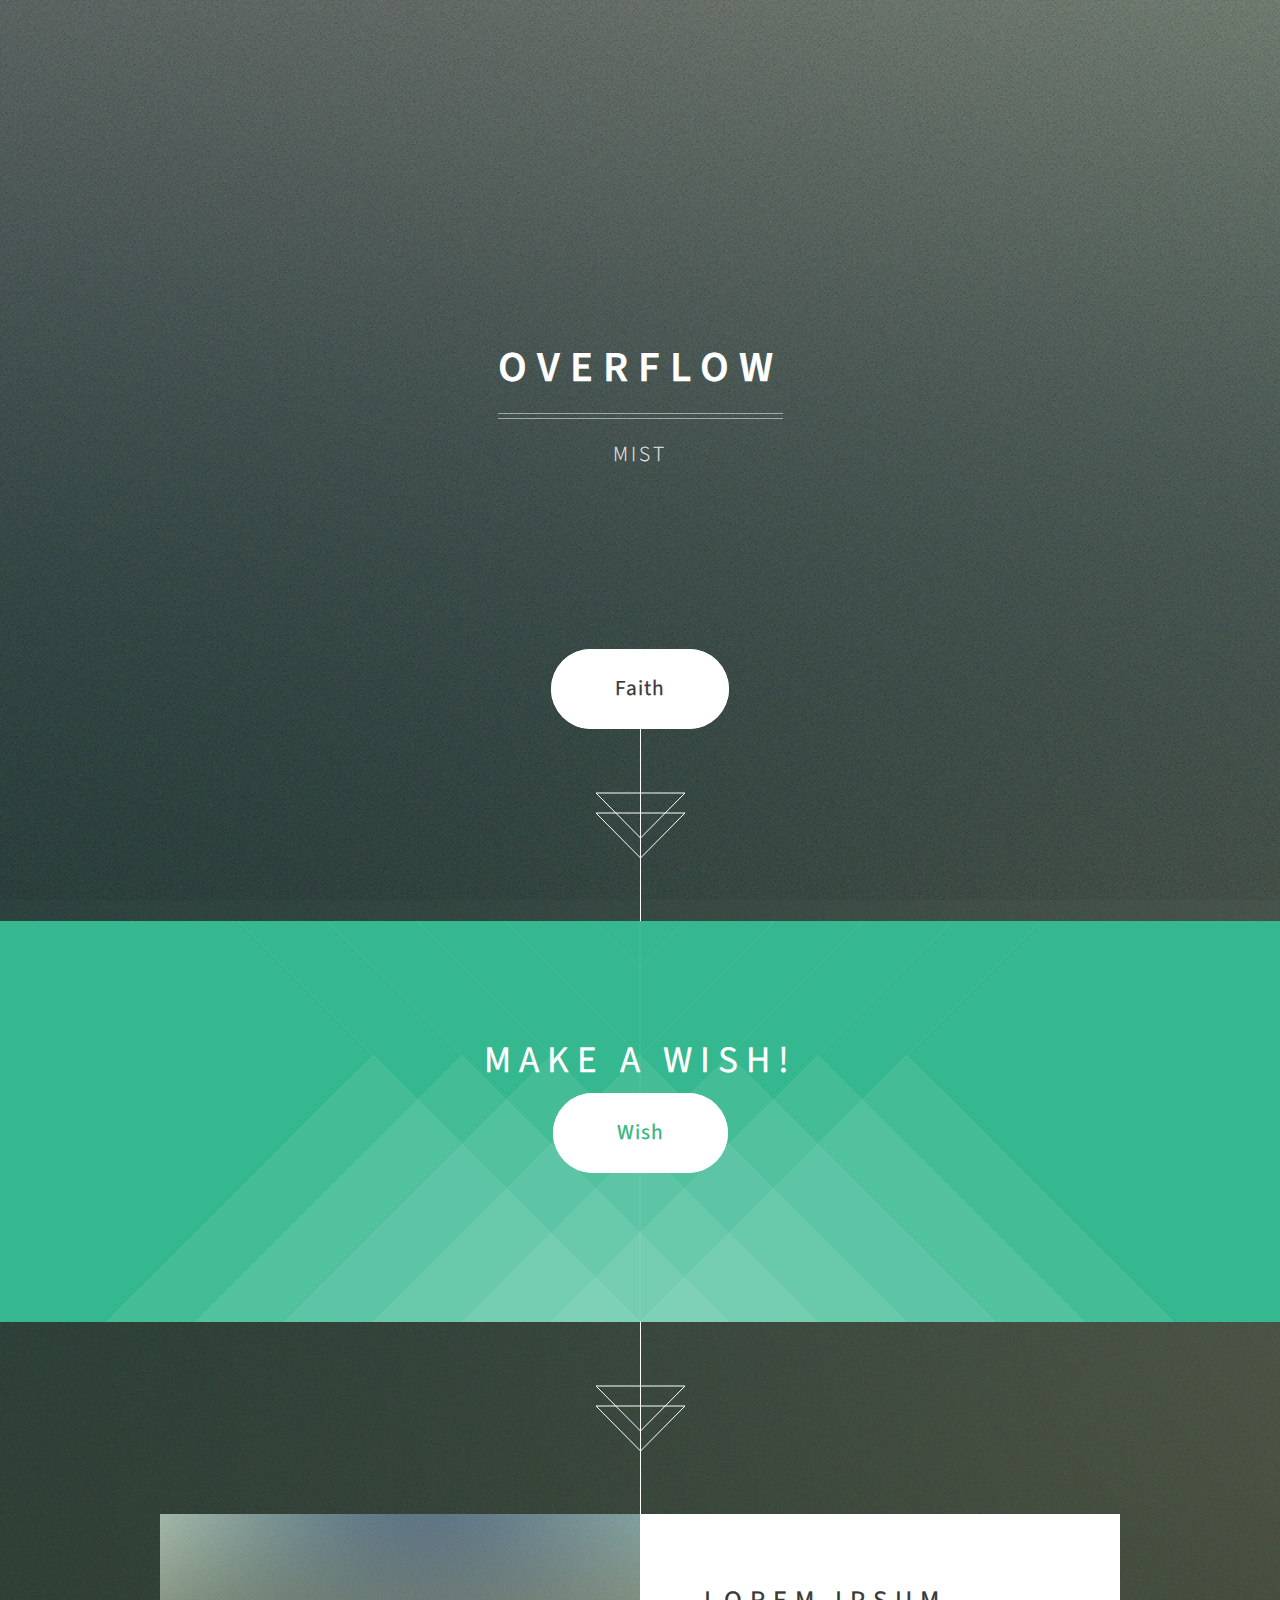
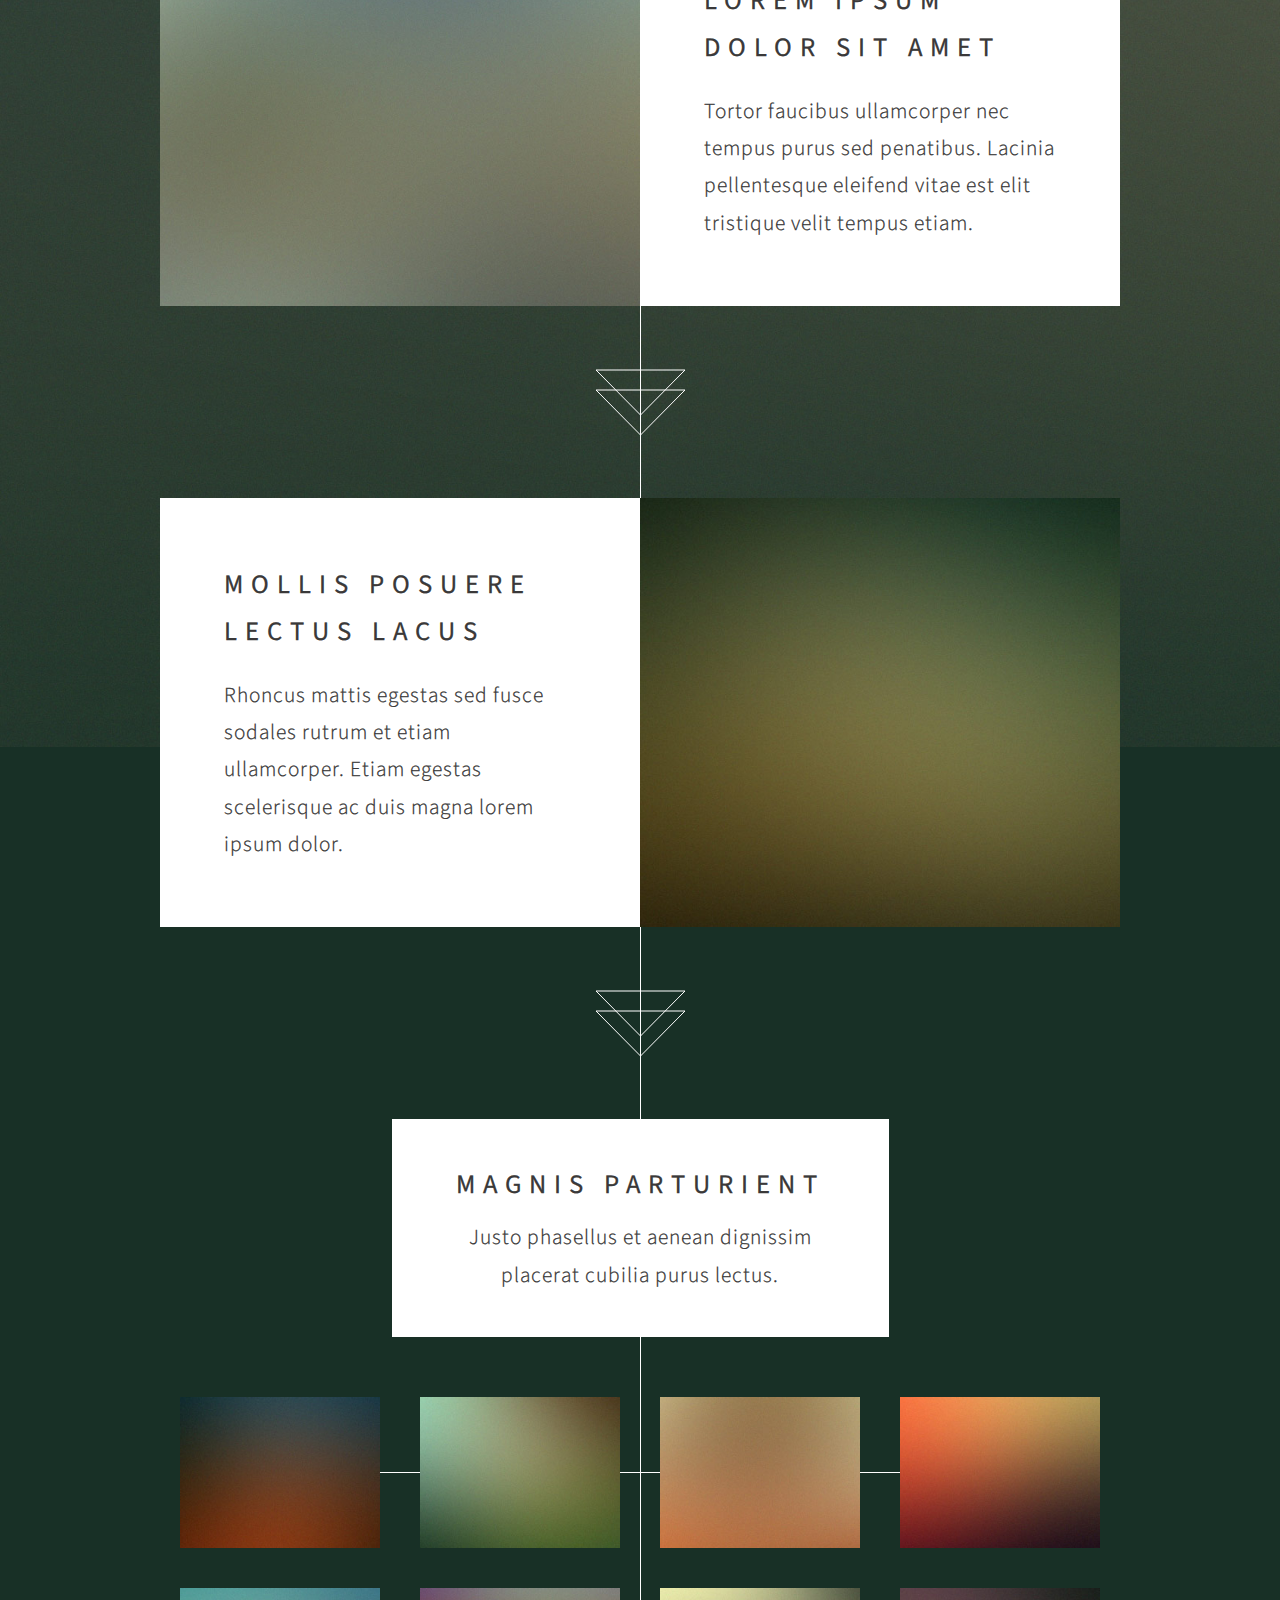
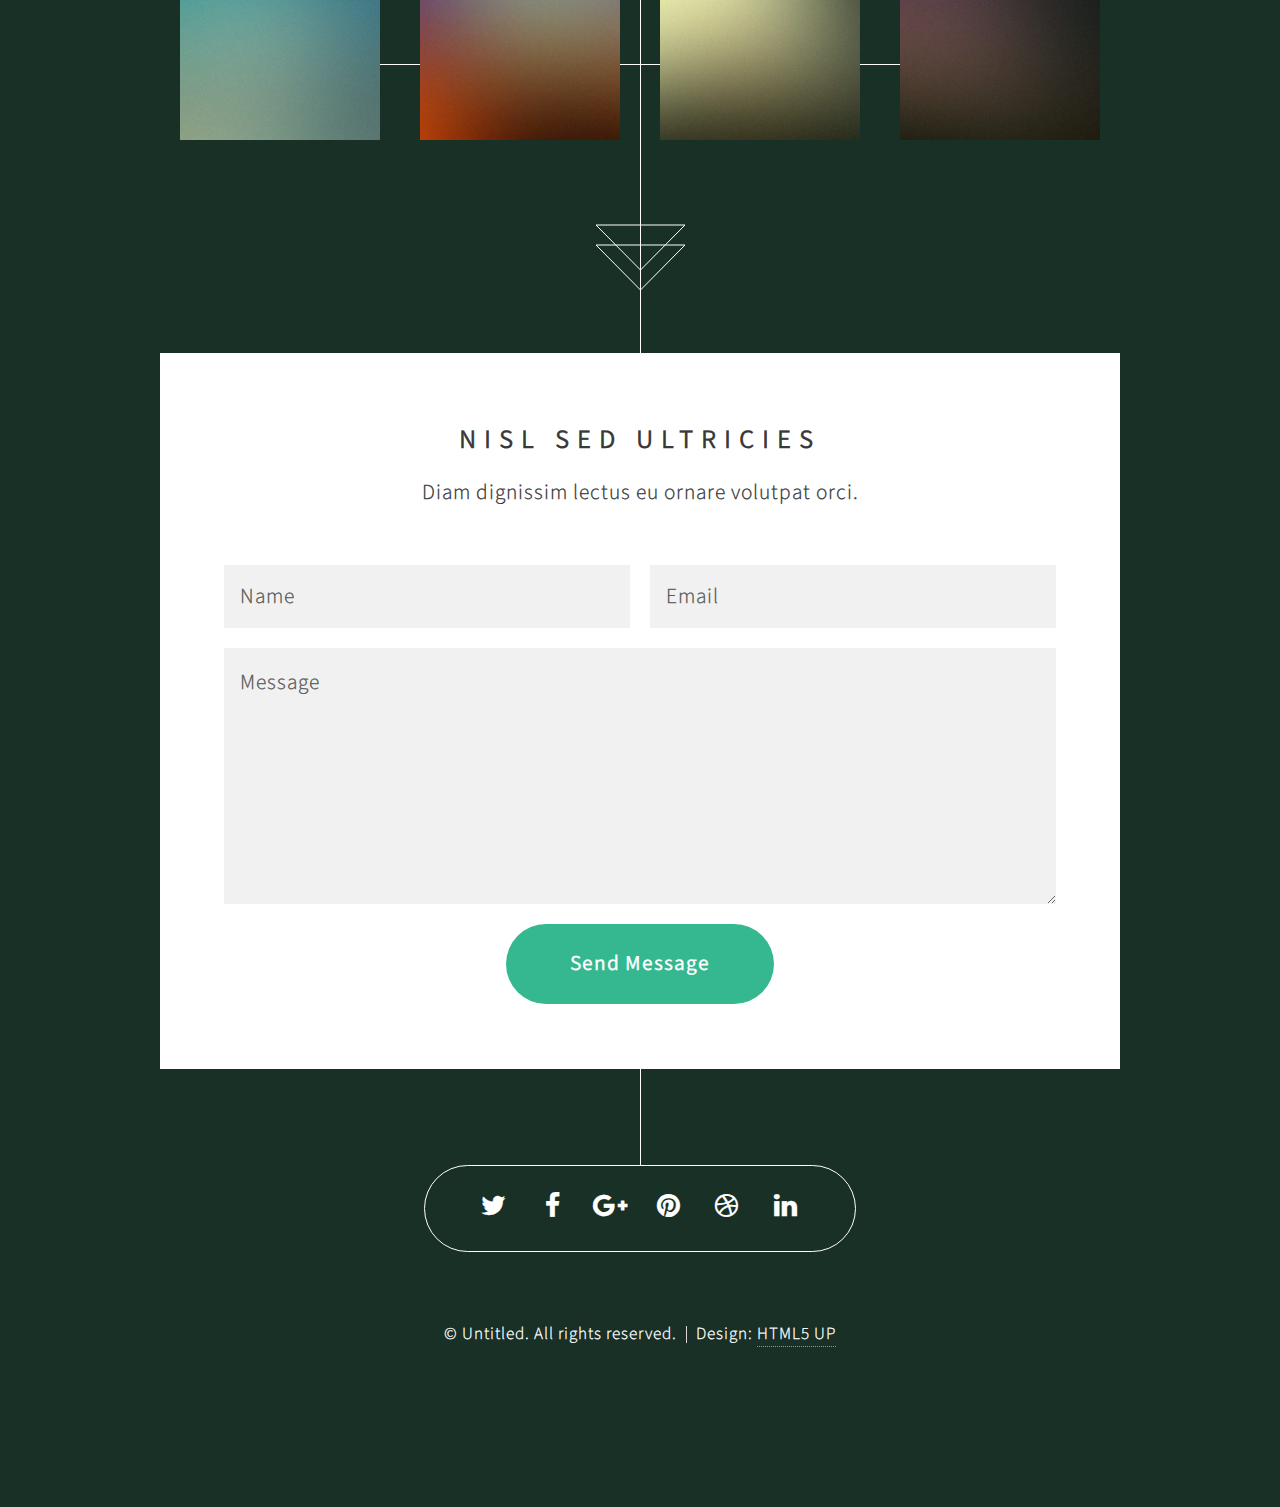
==== index.html @ a1694f2d "Getting rid of header and footer" ====
<!DOCTYPE HTML>
<!--
	Overflow by HTML5 UP
	html5up.net | @ajlkn
	Free for personal and commercial use under the CCA 3.0 license (html5up.net/license)
-->
<html>
	<head>
		<title>Overflow by HTML5 UP</title>
		<meta charset="utf-8" />
		<meta name="viewport" content="width=device-width, initial-scale=1" />
		<!--[if lte IE 8]><script src="assets/js/ie/html5shiv.js"></script><![endif]-->
		<link rel="stylesheet" href="assets/css/main.css" />
		<!--[if lte IE 8]><link rel="stylesheet" href="assets/css/ie8.css" /><![endif]-->
	</head>
	<body>

		<!-- Header -->
			<section id="header">
				<header>
					<h1>Overflow</h1>
					<p>Mist</p>
				</header>
				<footer>
					<a href="#banner" class="button style2 scrolly-middle">Faith</a>
				</footer>
			</section>

		<!-- Banner -->
			<section id="banner">
				<header>
					<h2>Make a wish!</h2>
					<a href="#first" class="button style2 scrolly">Wish</a>
				</footer>
			</section>

		<!-- Feature 1 -->
			<article id="first" class="container box style1 right">
				<a href="#" class="image fit"><img src="images/pic01.jpg" alt="" /></a>
				<div class="inner">
					<header>
						<h2>Lorem ipsum<br />
						dolor sit amet</h2>
					</header>
					<p>Tortor faucibus ullamcorper nec tempus purus sed penatibus. Lacinia pellentesque eleifend vitae est elit tristique velit tempus etiam.</p>
				</div>
			</article>

		<!-- Feature 2 -->
			<article class="container box style1 left">
				<a href="#" class="image fit"><img src="images/pic02.jpg" alt="" /></a>
				<div class="inner">
					<header>
						<h2>Mollis posuere<br />
						lectus lacus</h2>
					</header>
					<p>Rhoncus mattis egestas sed fusce sodales rutrum et etiam ullamcorper. Etiam egestas scelerisque ac duis magna lorem ipsum dolor.</p>
				</div>
			</article>

		<!-- Portfolio -->
			<article class="container box style2">
				<header>
					<h2>Magnis parturient</h2>
					<p>Justo phasellus et aenean dignissim<br />
					placerat cubilia purus lectus.</p>
				</header>
				<div class="inner gallery">
					<div class="row 0%">
						<div class="3u 12u(mobile)"><a href="images/fulls/01.jpg" class="image fit"><img src="images/thumbs/01.jpg" alt="" title="Ad infinitum" /></a></div>
						<div class="3u 12u(mobile)"><a href="images/fulls/02.jpg" class="image fit"><img src="images/thumbs/02.jpg" alt="" title="Dressed in Clarity" /></a></div>
						<div class="3u 12u(mobile)"><a href="images/fulls/03.jpg" class="image fit"><img src="images/thumbs/03.jpg" alt="" title="Raven" /></a></div>
						<div class="3u 12u(mobile)"><a href="images/fulls/04.jpg" class="image fit"><img src="images/thumbs/04.jpg" alt="" title="I'll have a cup of Disneyland, please" /></a></div>
					</div>
					<div class="row 0%">
						<div class="3u 12u(mobile)"><a href="images/fulls/05.jpg" class="image fit"><img src="images/thumbs/05.jpg" alt="" title="Cherish" /></a></div>
						<div class="3u 12u(mobile)"><a href="images/fulls/06.jpg" class="image fit"><img src="images/thumbs/06.jpg" alt="" title="Different." /></a></div>
						<div class="3u 12u(mobile)"><a href="images/fulls/07.jpg" class="image fit"><img src="images/thumbs/07.jpg" alt="" title="History was made here" /></a></div>
						<div class="3u 12u(mobile)"><a href="images/fulls/08.jpg" class="image fit"><img src="images/thumbs/08.jpg" alt="" title="People come and go and walk away" /></a></div>
					</div>
				</div>
			</article>

		<!-- Contact -->
			<article class="container box style3">
				<header>
					<h2>Nisl sed ultricies</h2>
					<p>Diam dignissim lectus eu ornare volutpat orci.</p>
				</header>
				<form method="post" action="#">
					<div class="row 50%">
						<div class="6u 12u$(mobile)"><input type="text" class="text" name="name" placeholder="Name" /></div>
						<div class="6u$ 12u$(mobile)"><input type="text" class="text" name="email" placeholder="Email" /></div>
						<div class="12u$">
							<textarea name="message" placeholder="Message"></textarea>
						</div>
						<div class="12u$">
							<ul class="actions">
								<li><input type="submit" value="Send Message" /></li>
							</ul>
						</div>
					</div>
				</form>
			</article>

		<!-- Generic -->
		<!--
			<article class="container box style3">
				<header>
					<h2>Generic Box</h2>
					<p>Just a generic box. Nothing to see here.</p>
				</header>
				<section>
					<header>
						<h3>Paragraph</h3>
						<p>This is a subtitle</p>
					</header>
					<p>Phasellus nisl nisl, varius id <sup>porttitor sed pellentesque</sup> ac orci. Pellentesque
					habitant <strong>strong</strong> tristique <b>bold</b> et netus <i>italic</i> malesuada <em>emphasized</em> ac turpis egestas. Morbi
					leo suscipit ut. Praesent <sub>id turpis vitae</sub> turpis pretium ultricies. Vestibulum sit
					amet risus elit.</p>
				</section>
				<section>
					<header>
						<h3>Blockquote</h3>
					</header>
					<blockquote>Fringilla nisl. Donec accumsan interdum nisi, quis tincidunt felis sagittis eget.
					tempus euismod. Vestibulum ante ipsum primis in faucibus.</blockquote>
				</section>
				<section>
					<header>
						<h3>Divider</h3>
					</header>
					<p>Donec consectetur <a href="#">vestibulum dolor et pulvinar</a>. Etiam vel felis enim, at viverra
					ligula. Ut porttitor sagittis lorem, quis eleifend nisi ornare vel. Praesent nec orci
					facilisis leo magna. Cras sit amet urna eros, id egestas urna. Quisque aliquam
					tempus euismod. Vestibulum ante ipsum primis in faucibus orci luctus et ultrices
					posuere cubilia.</p>
					<hr />
					<p>Donec consectetur vestibulum dolor et pulvinar. Etiam vel felis enim, at viverra
					ligula. Ut porttitor sagittis lorem, quis eleifend nisi ornare vel. Praesent nec orci
					facilisis leo magna. Cras sit amet urna eros, id egestas urna. Quisque aliquam
					tempus euismod. Vestibulum ante ipsum primis in faucibus orci luctus et ultrices
					posuere cubilia.</p>
				</section>
				<section>
					<header>
						<h3>Unordered List</h3>
					</header>
					<ul class="default">
						<li>Donec consectetur vestibulum dolor et pulvinar. Etiam vel felis enim, at viverra ligula. Ut porttitor sagittis lorem, quis eleifend nisi ornare vel.</li>
						<li>Donec consectetur vestibulum dolor et pulvinar. Etiam vel felis enim, at viverra ligula. Ut porttitor sagittis lorem, quis eleifend nisi ornare vel.</li>
						<li>Donec consectetur vestibulum dolor et pulvinar. Etiam vel felis enim, at viverra ligula. Ut porttitor sagittis lorem, quis eleifend nisi ornare vel.</li>
						<li>Donec consectetur vestibulum dolor et pulvinar. Etiam vel felis enim, at viverra ligula. Ut porttitor sagittis lorem, quis eleifend nisi ornare vel.</li>
					</ul>
				</section>
				<section>
					<header>
						<h3>Ordered List</h3>
					</header>
					<ol class="default">
						<li>Donec consectetur vestibulum dolor et pulvinar. Etiam vel felis enim, at viverra ligula. Ut porttitor sagittis lorem, quis eleifend nisi ornare vel.</li>
						<li>Donec consectetur vestibulum dolor et pulvinar. Etiam vel felis enim, at viverra ligula. Ut porttitor sagittis lorem, quis eleifend nisi ornare vel.</li>
						<li>Donec consectetur vestibulum dolor et pulvinar. Etiam vel felis enim, at viverra ligula. Ut porttitor sagittis lorem, quis eleifend nisi ornare vel.</li>
						<li>Donec consectetur vestibulum dolor et pulvinar. Etiam vel felis enim, at viverra ligula. Ut porttitor sagittis lorem, quis eleifend nisi ornare vel.</li>
					</ol>
				</section>
				<section>
					<header>
						<h3>Table</h3>
					</header>
					<div class="table-wrapper">
						<table class="default">
							<thead>
								<tr>
									<th>ID</th>
									<th>Name</th>
									<th>Description</th>
									<th>Price</th>
								</tr>
							</thead>
							<tbody>
								<tr>
									<td>45815</td>
									<td>Something</td>
									<td>Ut porttitor sagittis lorem quis nisi ornare.</td>
									<td>29.99</td>
								</tr>
								<tr>
									<td>24524</td>
									<td>Nothing</td>
									<td>Ut porttitor sagittis lorem quis nisi ornare.</td>
									<td>19.99</td>
								</tr>
								<tr>
									<td>45815</td>
									<td>Something</td>
									<td>Ut porttitor sagittis lorem quis nisi ornare.</td>
									<td>29.99</td>
								</tr>
								<tr>
									<td>24524</td>
									<td>Nothing</td>
									<td>Ut porttitor sagittis lorem quis nisi ornare.</td>
									<td>19.99</td>
								</tr>
							</tbody>
							<tfoot>
								<tr>
									<td colspan="3"></td>
									<td>100.00</td>
								</tr>
							</tfoot>
						</table>
					</div>
				</section>
				<section>
					<header>
						<h3>Form</h3>
					</header>
					<form method="post" action="#">
						<div class="row">
							<div class="6u">
								<input class="text" type="text" name="name" id="name" value="" placeholder="John Doe" />
							</div>
							<div class="6u">
								<input class="text" type="text" name="email" id="email" value="" placeholder="johndoe@domain.tld" />
							</div>
						</div>
						<div class="row">
							<div class="12u">
								<select name="department" id="department">
									<option value="">Choose a department</option>
									<option value="1">Manufacturing</option>
									<option value="2">Administration</option>
									<option value="3">Support</option>
								</select>
							</div>
						</div>
						<div class="row">
							<div class="12u">
								<input class="text" type="text" name="subject" id="subject" value="" placeholder="Enter your subject" />
							</div>
						</div>
						<div class="row">
							<div class="12u">
								<textarea name="message" id="message" placeholder="Enter your message"></textarea>
							</div>
						</div>
						<div class="row">
							<div class="12u">
								<ul class="actions">
									<li><input type="submit" value="Submit" /></li>
									<li><input type="reset" class="style3" value="Clear Form" /></li>
								</ul>
							</div>
						</div>
					</form>
				</section>
			</article>
		-->

		<section id="footer">
			<ul class="icons">
				<li><a href="#" class="icon fa-twitter"><span class="label">Twitter</span></a></li>
				<li><a href="#" class="icon fa-facebook"><span class="label">Facebook</span></a></li>
				<li><a href="#" class="icon fa-google-plus"><span class="label">Google+</span></a></li>
				<li><a href="#" class="icon fa-pinterest"><span class="label">Pinterest</span></a></li>
				<li><a href="#" class="icon fa-dribbble"><span class="label">Dribbble</span></a></li>
				<li><a href="#" class="icon fa-linkedin"><span class="label">LinkedIn</span></a></li>
			</ul>
			<div class="copyright">
				<ul class="menu">
					<li>&copy; Untitled. All rights reserved.</li><li>Design: <a href="http://html5up.net">HTML5 UP</a></li>
				</ul>
			</div>
		</section>

		<!-- Scripts -->
			<script src="assets/js/jquery.min.js"></script>
			<script src="assets/js/jquery.scrolly.min.js"></script>
			<script src="assets/js/jquery.poptrox.min.js"></script>
			<script src="assets/js/skel.min.js"></script>
			<script src="assets/js/util.js"></script>
			<!--[if lte IE 8]><script src="assets/js/ie/respond.min.js"></script><![endif]-->
			<script src="assets/js/main.js"></script>

	</body>
</html>
---- assets/css/main.css ----
@import url("http://fonts.googleapis.com/css?family=Source+Sans+Pro:300,300italic,400,600");
@import url("font-awesome.min.css");

/*
	Overflow by HTML5 UP
	html5up.net | @ajlkn
	Free for personal and commercial use under the CCA 3.0 license (html5up.net/license)
*/

/* Reset */

	html, body, div, span, applet, object, iframe, h1, h2, h3, h4, h5, h6, p, blockquote, pre, a, abbr, acronym, address, big, cite, code, del, dfn, em, img, ins, kbd, q, s, samp, small, strike, strong, sub, sup, tt, var, b, u, i, center, dl, dt, dd, ol, ul, li, fieldset, form, label, legend, table, caption, tbody, tfoot, thead, tr, th, td, article, aside, canvas, details, embed, figure, figcaption, footer, header, hgroup, menu, nav, output, ruby, section, summary, time, mark, audio, video {
		margin: 0;
		padding: 0;
		border: 0;
		font-size: 100%;
		font: inherit;
		vertical-align: baseline;
	}

	article, aside, details, figcaption, figure, footer, header, hgroup, menu, nav, section {
		display: block;
	}

	body {
		line-height: 1;
	}

	ol, ul {
		list-style: none;
	}

	blockquote, q {
		quotes: none;
	}

	blockquote:before, blockquote:after, q:before, q:after {
		content: '';
		content: none;
	}

	table {
		border-collapse: collapse;
		border-spacing: 0;
	}

	body {
		-webkit-text-size-adjust: none;
	}

/* Box Model */

	*, *:before, *:after {
		-moz-box-sizing: border-box;
		-webkit-box-sizing: border-box;
		box-sizing: border-box;
	}

/* Containers */

	.container {
		margin-left: auto;
		margin-right: auto;
	}

	.container.\31 25\25 {
		width: 100%;
		max-width: 1425px;
		min-width: 1140px;
	}

	.container.\37 5\25 {
		width: 855px;
	}

	.container.\35 0\25 {
		width: 570px;
	}

	.container.\32 5\25 {
		width: 285px;
	}

	.container {
		width: 1140px;
	}

	@media screen and (max-width: 1680px) {

		.container.\31 25\25 {
			width: 100%;
			max-width: 1200px;
			min-width: 960px;
		}

		.container.\37 5\25 {
			width: 720px;
		}

		.container.\35 0\25 {
			width: 480px;
		}

		.container.\32 5\25 {
			width: 240px;
		}

		.container {
			width: 960px;
		}

	}

	@media screen and (max-width: 1080px) {

		.container.\31 25\25 {
			width: 100%;
			max-width: 118.75%;
			min-width: 95%;
		}

		.container.\37 5\25 {
			width: 71.25%;
		}

		.container.\35 0\25 {
			width: 47.5%;
		}

		.container.\32 5\25 {
			width: 23.75%;
		}

		.container {
			width: 95%;
		}

	}

	@media screen and (max-width: 840px) {

		.container.\31 25\25 {
			width: 100%;
			max-width: 118.75%;
			min-width: 95%;
		}

		.container.\37 5\25 {
			width: 71.25%;
		}

		.container.\35 0\25 {
			width: 47.5%;
		}

		.container.\32 5\25 {
			width: 23.75%;
		}

		.container {
			width: 95%;
		}

	}

	@media screen and (max-width: 736px) {

		.container.\31 25\25 {
			width: 100%;
			max-width: 118.75%;
			min-width: 95%;
		}

		.container.\37 5\25 {
			width: 71.25%;
		}

		.container.\35 0\25 {
			width: 47.5%;
		}

		.container.\32 5\25 {
			width: 23.75%;
		}

		.container {
			width: 95% !important;
		}

	}

/* Grid */

	.row {
		border-bottom: solid 1px transparent;
		-moz-box-sizing: border-box;
		-webkit-box-sizing: border-box;
		box-sizing: border-box;
	}

	.row > * {
		float: left;
		-moz-box-sizing: border-box;
		-webkit-box-sizing: border-box;
		box-sizing: border-box;
	}

	.row:after, .row:before {
		content: '';
		display: block;
		clear: both;
		height: 0;
	}

	.row.uniform > * > :first-child {
		margin-top: 0;
	}

	.row.uniform > * > :last-child {
		margin-bottom: 0;
	}

	.row.\30 \25 > * {
		padding: 0px 0 0 0px;
	}

	.row.\30 \25 {
		margin: 0px 0 -1px 0px;
	}

	.row.uniform.\30 \25 > * {
		padding: 0px 0 0 0px;
	}

	.row.uniform.\30 \25 {
		margin: 0px 0 -1px 0px;
	}

	.row > * {
		padding: 40px 0 0 40px;
	}

	.row {
		margin: -40px 0 -1px -40px;
	}

	.row.uniform > * {
		padding: 40px 0 0 40px;
	}

	.row.uniform {
		margin: -40px 0 -1px -40px;
	}

	.row.\32 00\25 > * {
		padding: 80px 0 0 80px;
	}

	.row.\32 00\25 {
		margin: -80px 0 -1px -80px;
	}

	.row.uniform.\32 00\25 > * {
		padding: 80px 0 0 80px;
	}

	.row.uniform.\32 00\25 {
		margin: -80px 0 -1px -80px;
	}

	.row.\31 50\25 > * {
		padding: 60px 0 0 60px;
	}

	.row.\31 50\25 {
		margin: -60px 0 -1px -60px;
	}

	.row.uniform.\31 50\25 > * {
		padding: 60px 0 0 60px;
	}

	.row.uniform.\31 50\25 {
		margin: -60px 0 -1px -60px;
	}

	.row.\35 0\25 > * {
		padding: 20px 0 0 20px;
	}

	.row.\35 0\25 {
		margin: -20px 0 -1px -20px;
	}

	.row.uniform.\35 0\25 > * {
		padding: 20px 0 0 20px;
	}

	.row.uniform.\35 0\25 {
		margin: -20px 0 -1px -20px;
	}

	.row.\32 5\25 > * {
		padding: 10px 0 0 10px;
	}

	.row.\32 5\25 {
		margin: -10px 0 -1px -10px;
	}

	.row.uniform.\32 5\25 > * {
		padding: 10px 0 0 10px;
	}

	.row.uniform.\32 5\25 {
		margin: -10px 0 -1px -10px;
	}

	.\31 2u, .\31 2u\24 {
		width: 100%;
		clear: none;
		margin-left: 0;
	}

	.\31 1u, .\31 1u\24 {
		width: 91.6666666667%;
		clear: none;
		margin-left: 0;
	}

	.\31 0u, .\31 0u\24 {
		width: 83.3333333333%;
		clear: none;
		margin-left: 0;
	}

	.\39 u, .\39 u\24 {
		width: 75%;
		clear: none;
		margin-left: 0;
	}

	.\38 u, .\38 u\24 {
		width: 66.6666666667%;
		clear: none;
		margin-left: 0;
	}

	.\37 u, .\37 u\24 {
		width: 58.3333333333%;
		clear: none;
		margin-left: 0;
	}

	.\36 u, .\36 u\24 {
		width: 50%;
		clear: none;
		margin-left: 0;
	}

	.\35 u, .\35 u\24 {
		width: 41.6666666667%;
		clear: none;
		margin-left: 0;
	}

	.\34 u, .\34 u\24 {
		width: 33.3333333333%;
		clear: none;
		margin-left: 0;
	}

	.\33 u, .\33 u\24 {
		width: 25%;
		clear: none;
		margin-left: 0;
	}

	.\32 u, .\32 u\24 {
		width: 16.6666666667%;
		clear: none;
		margin-left: 0;
	}

	.\31 u, .\31 u\24 {
		width: 8.3333333333%;
		clear: none;
		margin-left: 0;
	}

	.\31 2u\24 + *,
	.\31 1u\24 + *,
	.\31 0u\24 + *,
	.\39 u\24 + *,
	.\38 u\24 + *,
	.\37 u\24 + *,
	.\36 u\24 + *,
	.\35 u\24 + *,
	.\34 u\24 + *,
	.\33 u\24 + *,
	.\32 u\24 + *,
	.\31 u\24 + * {
		clear: left;
	}

	.\-11u {
		margin-left: 91.66667%;
	}

	.\-10u {
		margin-left: 83.33333%;
	}

	.\-9u {
		margin-left: 75%;
	}

	.\-8u {
		margin-left: 66.66667%;
	}

	.\-7u {
		margin-left: 58.33333%;
	}

	.\-6u {
		margin-left: 50%;
	}

	.\-5u {
		margin-left: 41.66667%;
	}

	.\-4u {
		margin-left: 33.33333%;
	}

	.\-3u {
		margin-left: 25%;
	}

	.\-2u {
		margin-left: 16.66667%;
	}

	.\-1u {
		margin-left: 8.33333%;
	}

	@media screen and (max-width: 1680px) {

		.row > * {
			padding: 40px 0 0 40px;
		}

		.row {
			margin: -40px 0 -1px -40px;
		}

		.row.uniform > * {
			padding: 40px 0 0 40px;
		}

		.row.uniform {
			margin: -40px 0 -1px -40px;
		}

		.row.\32 00\25 > * {
			padding: 80px 0 0 80px;
		}

		.row.\32 00\25 {
			margin: -80px 0 -1px -80px;
		}

		.row.uniform.\32 00\25 > * {
			padding: 80px 0 0 80px;
		}

		.row.uniform.\32 00\25 {
			margin: -80px 0 -1px -80px;
		}

		.row.\31 50\25 > * {
			padding: 60px 0 0 60px;
		}

		.row.\31 50\25 {
			margin: -60px 0 -1px -60px;
		}

		.row.uniform.\31 50\25 > * {
			padding: 60px 0 0 60px;
		}

		.row.uniform.\31 50\25 {
			margin: -60px 0 -1px -60px;
		}

		.row.\35 0\25 > * {
			padding: 20px 0 0 20px;
		}

		.row.\35 0\25 {
			margin: -20px 0 -1px -20px;
		}

		.row.uniform.\35 0\25 > * {
			padding: 20px 0 0 20px;
		}

		.row.uniform.\35 0\25 {
			margin: -20px 0 -1px -20px;
		}

		.row.\32 5\25 > * {
			padding: 10px 0 0 10px;
		}

		.row.\32 5\25 {
			margin: -10px 0 -1px -10px;
		}

		.row.uniform.\32 5\25 > * {
			padding: 10px 0 0 10px;
		}

		.row.uniform.\32 5\25 {
			margin: -10px 0 -1px -10px;
		}

		.\31 2u\28wide\29, .\31 2u\24\28wide\29 {
			width: 100%;
			clear: none;
			margin-left: 0;
		}

		.\31 1u\28wide\29, .\31 1u\24\28wide\29 {
			width: 91.6666666667%;
			clear: none;
			margin-left: 0;
		}

		.\31 0u\28wide\29, .\31 0u\24\28wide\29 {
			width: 83.3333333333%;
			clear: none;
			margin-left: 0;
		}

		.\39 u\28wide\29, .\39 u\24\28wide\29 {
			width: 75%;
			clear: none;
			margin-left: 0;
		}

		.\38 u\28wide\29, .\38 u\24\28wide\29 {
			width: 66.6666666667%;
			clear: none;
			margin-left: 0;
		}

		.\37 u\28wide\29, .\37 u\24\28wide\29 {
			width: 58.3333333333%;
			clear: none;
			margin-left: 0;
		}

		.\36 u\28wide\29, .\36 u\24\28wide\29 {
			width: 50%;
			clear: none;
			margin-left: 0;
		}

		.\35 u\28wide\29, .\35 u\24\28wide\29 {
			width: 41.6666666667%;
			clear: none;
			margin-left: 0;
		}

		.\34 u\28wide\29, .\34 u\24\28wide\29 {
			width: 33.3333333333%;
			clear: none;
			margin-left: 0;
		}

		.\33 u\28wide\29, .\33 u\24\28wide\29 {
			width: 25%;
			clear: none;
			margin-left: 0;
		}

		.\32 u\28wide\29, .\32 u\24\28wide\29 {
			width: 16.6666666667%;
			clear: none;
			margin-left: 0;
		}

		.\31 u\28wide\29, .\31 u\24\28wide\29 {
			width: 8.3333333333%;
			clear: none;
			margin-left: 0;
		}

		.\31 2u\24\28wide\29 + *,
		.\31 1u\24\28wide\29 + *,
		.\31 0u\24\28wide\29 + *,
		.\39 u\24\28wide\29 + *,
		.\38 u\24\28wide\29 + *,
		.\37 u\24\28wide\29 + *,
		.\36 u\24\28wide\29 + *,
		.\35 u\24\28wide\29 + *,
		.\34 u\24\28wide\29 + *,
		.\33 u\24\28wide\29 + *,
		.\32 u\24\28wide\29 + *,
		.\31 u\24\28wide\29 + * {
			clear: left;
		}

		.\-11u\28wide\29 {
			margin-left: 91.66667%;
		}

		.\-10u\28wide\29 {
			margin-left: 83.33333%;
		}

		.\-9u\28wide\29 {
			margin-left: 75%;
		}

		.\-8u\28wide\29 {
			margin-left: 66.66667%;
		}

		.\-7u\28wide\29 {
			margin-left: 58.33333%;
		}

		.\-6u\28wide\29 {
			margin-left: 50%;
		}

		.\-5u\28wide\29 {
			margin-left: 41.66667%;
		}

		.\-4u\28wide\29 {
			margin-left: 33.33333%;
		}

		.\-3u\28wide\29 {
			margin-left: 25%;
		}

		.\-2u\28wide\29 {
			margin-left: 16.66667%;
		}

		.\-1u\28wide\29 {
			margin-left: 8.33333%;
		}

	}

	@media screen and (max-width: 1080px) {

		.row > * {
			padding: 40px 0 0 40px;
		}

		.row {
			margin: -40px 0 -1px -40px;
		}

		.row.uniform > * {
			padding: 40px 0 0 40px;
		}

		.row.uniform {
			margin: -40px 0 -1px -40px;
		}

		.row.\32 00\25 > * {
			padding: 80px 0 0 80px;
		}

		.row.\32 00\25 {
			margin: -80px 0 -1px -80px;
		}

		.row.uniform.\32 00\25 > * {
			padding: 80px 0 0 80px;
		}

		.row.uniform.\32 00\25 {
			margin: -80px 0 -1px -80px;
		}

		.row.\31 50\25 > * {
			padding: 60px 0 0 60px;
		}

		.row.\31 50\25 {
			margin: -60px 0 -1px -60px;
		}

		.row.uniform.\31 50\25 > * {
			padding: 60px 0 0 60px;
		}

		.row.uniform.\31 50\25 {
			margin: -60px 0 -1px -60px;
		}

		.row.\35 0\25 > * {
			padding: 20px 0 0 20px;
		}

		.row.\35 0\25 {
			margin: -20px 0 -1px -20px;
		}

		.row.uniform.\35 0\25 > * {
			padding: 20px 0 0 20px;
		}

		.row.uniform.\35 0\25 {
			margin: -20px 0 -1px -20px;
		}

		.row.\32 5\25 > * {
			padding: 10px 0 0 10px;
		}

		.row.\32 5\25 {
			margin: -10px 0 -1px -10px;
		}

		.row.uniform.\32 5\25 > * {
			padding: 10px 0 0 10px;
		}

		.row.uniform.\32 5\25 {
			margin: -10px 0 -1px -10px;
		}

		.\31 2u\28normal\29, .\31 2u\24\28normal\29 {
			width: 100%;
			clear: none;
			margin-left: 0;
		}

		.\31 1u\28normal\29, .\31 1u\24\28normal\29 {
			width: 91.6666666667%;
			clear: none;
			margin-left: 0;
		}

		.\31 0u\28normal\29, .\31 0u\24\28normal\29 {
			width: 83.3333333333%;
			clear: none;
			margin-left: 0;
		}

		.\39 u\28normal\29, .\39 u\24\28normal\29 {
			width: 75%;
			clear: none;
			margin-left: 0;
		}

		.\38 u\28normal\29, .\38 u\24\28normal\29 {
			width: 66.6666666667%;
			clear: none;
			margin-left: 0;
		}

		.\37 u\28normal\29, .\37 u\24\28normal\29 {
			width: 58.3333333333%;
			clear: none;
			margin-left: 0;
		}

		.\36 u\28normal\29, .\36 u\24\28normal\29 {
			width: 50%;
			clear: none;
			margin-left: 0;
		}

		.\35 u\28normal\29, .\35 u\24\28normal\29 {
			width: 41.6666666667%;
			clear: none;
			margin-left: 0;
		}

		.\34 u\28normal\29, .\34 u\24\28normal\29 {
			width: 33.3333333333%;
			clear: none;
			margin-left: 0;
		}

		.\33 u\28normal\29, .\33 u\24\28normal\29 {
			width: 25%;
			clear: none;
			margin-left: 0;
		}

		.\32 u\28normal\29, .\32 u\24\28normal\29 {
			width: 16.6666666667%;
			clear: none;
			margin-left: 0;
		}

		.\31 u\28normal\29, .\31 u\24\28normal\29 {
			width: 8.3333333333%;
			clear: none;
			margin-left: 0;
		}

		.\31 2u\24\28normal\29 + *,
		.\31 1u\24\28normal\29 + *,
		.\31 0u\24\28normal\29 + *,
		.\39 u\24\28normal\29 + *,
		.\38 u\24\28normal\29 + *,
		.\37 u\24\28normal\29 + *,
		.\36 u\24\28normal\29 + *,
		.\35 u\24\28normal\29 + *,
		.\34 u\24\28normal\29 + *,
		.\33 u\24\28normal\29 + *,
		.\32 u\24\28normal\29 + *,
		.\31 u\24\28normal\29 + * {
			clear: left;
		}

		.\-11u\28normal\29 {
			margin-left: 91.66667%;
		}

		.\-10u\28normal\29 {
			margin-left: 83.33333%;
		}

		.\-9u\28normal\29 {
			margin-left: 75%;
		}

		.\-8u\28normal\29 {
			margin-left: 66.66667%;
		}

		.\-7u\28normal\29 {
			margin-left: 58.33333%;
		}

		.\-6u\28normal\29 {
			margin-left: 50%;
		}

		.\-5u\28normal\29 {
			margin-left: 41.66667%;
		}

		.\-4u\28normal\29 {
			margin-left: 33.33333%;
		}

		.\-3u\28normal\29 {
			margin-left: 25%;
		}

		.\-2u\28normal\29 {
			margin-left: 16.66667%;
		}

		.\-1u\28normal\29 {
			margin-left: 8.33333%;
		}

	}

	@media screen and (max-width: 840px) {

		.row > * {
			padding: 30px 0 0 30px;
		}

		.row {
			margin: -30px 0 -1px -30px;
		}

		.row.uniform > * {
			padding: 30px 0 0 30px;
		}

		.row.uniform {
			margin: -30px 0 -1px -30px;
		}

		.row.\32 00\25 > * {
			padding: 60px 0 0 60px;
		}

		.row.\32 00\25 {
			margin: -60px 0 -1px -60px;
		}

		.row.uniform.\32 00\25 > * {
			padding: 60px 0 0 60px;
		}

		.row.uniform.\32 00\25 {
			margin: -60px 0 -1px -60px;
		}

		.row.\31 50\25 > * {
			padding: 45px 0 0 45px;
		}

		.row.\31 50\25 {
			margin: -45px 0 -1px -45px;
		}

		.row.uniform.\31 50\25 > * {
			padding: 45px 0 0 45px;
		}

		.row.uniform.\31 50\25 {
			margin: -45px 0 -1px -45px;
		}

		.row.\35 0\25 > * {
			padding: 15px 0 0 15px;
		}

		.row.\35 0\25 {
			margin: -15px 0 -1px -15px;
		}

		.row.uniform.\35 0\25 > * {
			padding: 15px 0 0 15px;
		}

		.row.uniform.\35 0\25 {
			margin: -15px 0 -1px -15px;
		}

		.row.\32 5\25 > * {
			padding: 7.5px 0 0 7.5px;
		}

		.row.\32 5\25 {
			margin: -7.5px 0 -1px -7.5px;
		}

		.row.uniform.\32 5\25 > * {
			padding: 7.5px 0 0 7.5px;
		}

		.row.uniform.\32 5\25 {
			margin: -7.5px 0 -1px -7.5px;
		}

		.\31 2u\28narrow\29, .\31 2u\24\28narrow\29 {
			width: 100%;
			clear: none;
			margin-left: 0;
		}

		.\31 1u\28narrow\29, .\31 1u\24\28narrow\29 {
			width: 91.6666666667%;
			clear: none;
			margin-left: 0;
		}

		.\31 0u\28narrow\29, .\31 0u\24\28narrow\29 {
			width: 83.3333333333%;
			clear: none;
			margin-left: 0;
		}

		.\39 u\28narrow\29, .\39 u\24\28narrow\29 {
			width: 75%;
			clear: none;
			margin-left: 0;
		}

		.\38 u\28narrow\29, .\38 u\24\28narrow\29 {
			width: 66.6666666667%;
			clear: none;
			margin-left: 0;
		}

		.\37 u\28narrow\29, .\37 u\24\28narrow\29 {
			width: 58.3333333333%;
			clear: none;
			margin-left: 0;
		}

		.\36 u\28narrow\29, .\36 u\24\28narrow\29 {
			width: 50%;
			clear: none;
			margin-left: 0;
		}

		.\35 u\28narrow\29, .\35 u\24\28narrow\29 {
			width: 41.6666666667%;
			clear: none;
			margin-left: 0;
		}

		.\34 u\28narrow\29, .\34 u\24\28narrow\29 {
			width: 33.3333333333%;
			clear: none;
			margin-left: 0;
		}

		.\33 u\28narrow\29, .\33 u\24\28narrow\29 {
			width: 25%;
			clear: none;
			margin-left: 0;
		}

		.\32 u\28narrow\29, .\32 u\24\28narrow\29 {
			width: 16.6666666667%;
			clear: none;
			margin-left: 0;
		}

		.\31 u\28narrow\29, .\31 u\24\28narrow\29 {
			width: 8.3333333333%;
			clear: none;
			margin-left: 0;
		}

		.\31 2u\24\28narrow\29 + *,
		.\31 1u\24\28narrow\29 + *,
		.\31 0u\24\28narrow\29 + *,
		.\39 u\24\28narrow\29 + *,
		.\38 u\24\28narrow\29 + *,
		.\37 u\24\28narrow\29 + *,
		.\36 u\24\28narrow\29 + *,
		.\35 u\24\28narrow\29 + *,
		.\34 u\24\28narrow\29 + *,
		.\33 u\24\28narrow\29 + *,
		.\32 u\24\28narrow\29 + *,
		.\31 u\24\28narrow\29 + * {
			clear: left;
		}

		.\-11u\28narrow\29 {
			margin-left: 91.66667%;
		}

		.\-10u\28narrow\29 {
			margin-left: 83.33333%;
		}

		.\-9u\28narrow\29 {
			margin-left: 75%;
		}

		.\-8u\28narrow\29 {
			margin-left: 66.66667%;
		}

		.\-7u\28narrow\29 {
			margin-left: 58.33333%;
		}

		.\-6u\28narrow\29 {
			margin-left: 50%;
		}

		.\-5u\28narrow\29 {
			margin-left: 41.66667%;
		}

		.\-4u\28narrow\29 {
			margin-left: 33.33333%;
		}

		.\-3u\28narrow\29 {
			margin-left: 25%;
		}

		.\-2u\28narrow\29 {
			margin-left: 16.66667%;
		}

		.\-1u\28narrow\29 {
			margin-left: 8.33333%;
		}

	}

	@media screen and (max-width: 736px) {

		.row > * {
			padding: 20px 0 0 20px;
		}

		.row {
			margin: -20px 0 -1px -20px;
		}

		.row.uniform > * {
			padding: 20px 0 0 20px;
		}

		.row.uniform {
			margin: -20px 0 -1px -20px;
		}

		.row.\32 00\25 > * {
			padding: 40px 0 0 40px;
		}

		.row.\32 00\25 {
			margin: -40px 0 -1px -40px;
		}

		.row.uniform.\32 00\25 > * {
			padding: 40px 0 0 40px;
		}

		.row.uniform.\32 00\25 {
			margin: -40px 0 -1px -40px;
		}

		.row.\31 50\25 > * {
			padding: 30px 0 0 30px;
		}

		.row.\31 50\25 {
			margin: -30px 0 -1px -30px;
		}

		.row.uniform.\31 50\25 > * {
			padding: 30px 0 0 30px;
		}

		.row.uniform.\31 50\25 {
			margin: -30px 0 -1px -30px;
		}

		.row.\35 0\25 > * {
			padding: 10px 0 0 10px;
		}

		.row.\35 0\25 {
			margin: -10px 0 -1px -10px;
		}

		.row.uniform.\35 0\25 > * {
			padding: 10px 0 0 10px;
		}

		.row.uniform.\35 0\25 {
			margin: -10px 0 -1px -10px;
		}

		.row.\32 5\25 > * {
			padding: 5px 0 0 5px;
		}

		.row.\32 5\25 {
			margin: -5px 0 -1px -5px;
		}

		.row.uniform.\32 5\25 > * {
			padding: 5px 0 0 5px;
		}

		.row.uniform.\32 5\25 {
			margin: -5px 0 -1px -5px;
		}

		.\31 2u\28mobile\29, .\31 2u\24\28mobile\29 {
			width: 100%;
			clear: none;
			margin-left: 0;
		}

		.\31 1u\28mobile\29, .\31 1u\24\28mobile\29 {
			width: 91.6666666667%;
			clear: none;
			margin-left: 0;
		}

		.\31 0u\28mobile\29, .\31 0u\24\28mobile\29 {
			width: 83.3333333333%;
			clear: none;
			margin-left: 0;
		}

		.\39 u\28mobile\29, .\39 u\24\28mobile\29 {
			width: 75%;
			clear: none;
			margin-left: 0;
		}

		.\38 u\28mobile\29, .\38 u\24\28mobile\29 {
			width: 66.6666666667%;
			clear: none;
			margin-left: 0;
		}

		.\37 u\28mobile\29, .\37 u\24\28mobile\29 {
			width: 58.3333333333%;
			clear: none;
			margin-left: 0;
		}

		.\36 u\28mobile\29, .\36 u\24\28mobile\29 {
			width: 50%;
			clear: none;
			margin-left: 0;
		}

		.\35 u\28mobile\29, .\35 u\24\28mobile\29 {
			width: 41.6666666667%;
			clear: none;
			margin-left: 0;
		}

		.\34 u\28mobile\29, .\34 u\24\28mobile\29 {
			width: 33.3333333333%;
			clear: none;
			margin-left: 0;
		}

		.\33 u\28mobile\29, .\33 u\24\28mobile\29 {
			width: 25%;
			clear: none;
			margin-left: 0;
		}

		.\32 u\28mobile\29, .\32 u\24\28mobile\29 {
			width: 16.6666666667%;
			clear: none;
			margin-left: 0;
		}

		.\31 u\28mobile\29, .\31 u\24\28mobile\29 {
			width: 8.3333333333%;
			clear: none;
			margin-left: 0;
		}

		.\31 2u\24\28mobile\29 + *,
		.\31 1u\24\28mobile\29 + *,
		.\31 0u\24\28mobile\29 + *,
		.\39 u\24\28mobile\29 + *,
		.\38 u\24\28mobile\29 + *,
		.\37 u\24\28mobile\29 + *,
		.\36 u\24\28mobile\29 + *,
		.\35 u\24\28mobile\29 + *,
		.\34 u\24\28mobile\29 + *,
		.\33 u\24\28mobile\29 + *,
		.\32 u\24\28mobile\29 + *,
		.\31 u\24\28mobile\29 + * {
			clear: left;
		}

		.\-11u\28mobile\29 {
			margin-left: 91.66667%;
		}

		.\-10u\28mobile\29 {
			margin-left: 83.33333%;
		}

		.\-9u\28mobile\29 {
			margin-left: 75%;
		}

		.\-8u\28mobile\29 {
			margin-left: 66.66667%;
		}

		.\-7u\28mobile\29 {
			margin-left: 58.33333%;
		}

		.\-6u\28mobile\29 {
			margin-left: 50%;
		}

		.\-5u\28mobile\29 {
			margin-left: 41.66667%;
		}

		.\-4u\28mobile\29 {
			margin-left: 33.33333%;
		}

		.\-3u\28mobile\29 {
			margin-left: 25%;
		}

		.\-2u\28mobile\29 {
			margin-left: 16.66667%;
		}

		.\-1u\28mobile\29 {
			margin-left: 8.33333%;
		}

	}

/* Basic */

	body {
		background-color: #183026;
		background-image: url("images/overlay.png"), url("../../images/bg.jpg");
		background-repeat: repeat, no-repeat;
		background-size: auto, cover;
		background-position: top left, center 0;
		background-attachment: fixed, fixed;
		font-family: 'Source Sans Pro', sans-serif;
		font-size: 18pt;
		line-height: 1.75em;
		font-weight: 300;
		letter-spacing: 1px;
		color: #3a3939;
		text-shadow: 0 0 0.5px rgba(58, 57, 57, 0.25);
		-webkit-text-stroke: 0.25px;
	}

		body.is-scroll {
			background-attachment: scroll, scroll;
			background-size: auto, 100% auto;
		}

		body.is-loading * {
			-moz-transition: none !important;
			-webkit-transition: none !important;
			-ms-transition: none !important;
			transition: none !important;
			-moz-animation: none !important;
			-webkit-animation: none !important;
			-ms-animation: none !important;
			animation: none !important;
		}

	input, textarea, select {
		font-family: 'Source Sans Pro', sans-serif;
		font-size: 18pt;
		line-height: 1.75em;
		font-weight: 300;
		letter-spacing: 1px;
		color: #3a3939;
		text-shadow: 0 0 0.5px rgba(58, 57, 57, 0.25);
		-webkit-text-stroke: 0.25px;
	}

	h1, h2, h3, h4, h5, h6 {
		font-weight: 400;
		text-transform: uppercase;
		line-height: 1.75em;
	}

	h1 a, h2 a, h3 a, h4 a, h5 a, h6 a {
		color: inherit;
		text-decoration: none;
	}

	h2 {
		font-size: 1.25em;
		letter-spacing: 8px;
	}

	h3 {
		font-size: 1em;
		letter-spacing: 5px;
	}

	strong, b {
		font-weight: 400;
	}

	em, i {
		font-style: italic;
	}

	a {
		-moz-transition: border-color 0.35s ease-in-out, color 0.35s ease-in-out;
		-webkit-transition: border-color 0.35s ease-in-out, color 0.35s ease-in-out;
		-ms-transition: border-color 0.35s ease-in-out, color 0.35s ease-in-out;
		transition: border-color 0.35s ease-in-out, color 0.35s ease-in-out;
		color: #35b88f;
		text-shadow: 0 0 0.5px rgba(53, 184, 143, 0.25);
		text-decoration: none;
		border-bottom: dotted 1px rgba(53, 184, 143, 0.5);
	}

		a:hover {
			border-bottom-color: rgba(53, 184, 143, 0);
		}

	sub {
		position: relative;
		top: 0.5em;
		font-size: 0.8em;
	}

	sup {
		position: relative;
		top: -0.5em;
		font-size: 0.8em;
	}

	hr {
		border: 0;
		border-top: solid 1px #dad9d9;
		margin: 2em 0 2em 0;
	}

	blockquote {
		border-left: solid 0.5em #eae9e9;
		padding: 1em 0 1em 2em;
		font-style: italic;
	}

	p, ul, ol, dl, table {
		margin-bottom: 1em;
	}

	header {
		margin-bottom: 1em;
	}

		header p {
			display: block;
			margin: 0.5em 0 0 0;
			padding: 0 0 1.5em 0;
		}

	footer {
		margin-top: 1em;
	}

	br.clear {
		clear: both;
	}

/* Sections/Article */

	section, article {
		margin-bottom: 3em;
	}

	section > :last-child,
	article > :last-child,
	section:last-child,
	article:last-child {
		margin-bottom: 0;
	}

	.row > section, .row > article {
		margin-bottom: 0;
	}

/* Image */

	.image {
		display: inline-block;
		border: 0;
	}

		.image img {
			display: block;
			width: 100%;
		}

		.image.featured {
			display: block;
			width: 100%;
			margin: 0 0 2em 0;
		}

		.image.fit {
			display: block;
			width: 100%;
		}

		.image.left {
			float: left;
			margin: 0 2em 2em 0;
		}

		.image.centered {
			display: block;
			margin: 0 0 2em 0;
		}

			.image.centered img {
				margin: 0 auto;
				width: auto;
			}

/* List */

	ul.default {
		list-style: disc;
		padding-left: 1em;
	}

		ul.default li {
			padding-left: 1.5em;
			margin-top: 1.5em;
		}

			ul.default li:first-child {
				margin-top: 0;
			}

	ul.icons {
		cursor: default;
	}

		ul.icons li {
			display: inline-block;
		}

		ul.icons a {
			display: inline-block;
			width: 2.5em;
			height: 2.5em;
			line-height: 2.5em;
			text-align: center;
			border: 0;
		}

	ul.menu {
		cursor: default;
	}

		ul.menu li {
			display: inline-block;
			line-height: 1em;
			border-left: solid 1px #dad9d9;
			padding: 0 0 0 0.5em;
			margin: 0 0 0 0.5em;
		}

			ul.menu li:first-child {
				border-left: 0;
				padding-left: 0;
				margin-left: 0;
			}

	ul.actions {
		cursor: default;
	}

		ul.actions li {
			display: inline-block;
			margin: 0 0 0 0.5em;
		}

			ul.actions li:first-child {
				margin-left: 0;
			}

	ol.default {
		list-style: decimal;
		padding-left: 1.25em;
	}

		ol.default li {
			padding-left: 1.25em;
			margin-top: 1.5em;
		}

/* Form */

	form label {
		display: block;
		margin: 0 0 0.5em 0;
	}

	form input[type="text"],
	form input[type="email"],
	form input[type="password"],
	form select,
	form textarea {
		-moz-transition: background-color 0.35s ease-in-out;
		-webkit-transition: background-color 0.35s ease-in-out;
		-ms-transition: background-color 0.35s ease-in-out;
		transition: background-color 0.35s ease-in-out;
		-webkit-appearance: none;
		display: block;
		border: 0;
		background: #f1f1f1;
		width: 100%;
		padding: 0.75em;
	}

		form input[type="text"]:focus,
		form input[type="email"]:focus,
		form input[type="password"]:focus,
		form select:focus,
		form textarea:focus {
			background: #f8f8f8;
		}

	form input[type="text"],
	form input[type="email"],
	form input[type="password"],
	form select {
		line-height: 1em;
	}

	form textarea {
		min-height: 12em;
	}

	form .formerize-placeholder {
		color: #5a5959 !important;
	}

	form ::-webkit-input-placeholder {
		color: #5a5959 !important;
	}

	form :-moz-placeholder {
		color: #5a5959 !important;
	}

	form ::-moz-placeholder {
		color: #5a5959 !important;
	}

	form :-ms-input-placeholder {
		color: #5a5959 !important;
	}

	form ::-moz-focus-inner {
		border: 0;
	}

	form ul.actions {
		margin-bottom: 0;
		text-align: center;
	}

/* Table */

	.table-wrapper {
		width: 100%;
		overflow-x: auto;
		-webkit-overflow-scrolling: touch;
	}

	table {
		width: 100%;
	}

		table.default {
			width: 100%;
		}

			table.default tbody tr {
				border-top: solid 1px #eae9e9;
			}

				table.default tbody tr:first-child {
					border-top: 0;
				}

			table.default td {
				padding: 0.75em 1.25em 0.75em 1.25em;
			}

			table.default th {
				text-align: left;
				font-weight: 400;
				padding: 0.75em 1.25em 0.75em 1.25em;
			}

			table.default thead {
				background: #f5f5f5;
			}

/* Button */

	input[type="button"],
	input[type="submit"],
	input[type="reset"],
	button,
	.button {
		-moz-transition: background-color 0.35s ease-in-out, color 0.35s ease-in-out;
		-webkit-transition: background-color 0.35s ease-in-out, color 0.35s ease-in-out;
		-ms-transition: background-color 0.35s ease-in-out, color 0.35s ease-in-out;
		transition: background-color 0.35s ease-in-out, color 0.35s ease-in-out;
		-webkit-appearance: none;
		position: relative;
		display: inline-block;
		border: 0;
		background: #35b88f;
		color: #fff;
		text-shadow: 0 0 0.5px rgba(255, 255, 255, 0.25);
		cursor: pointer;
		text-decoration: none;
		outline: 0;
		padding: 1em 3em 1em 3em;
		text-align: center;
		border-radius: 3em;
		font-weight: 400;
	}

		input[type="button"]:hover,
		input[type="submit"]:hover,
		input[type="reset"]:hover,
		button:hover,
		.button:hover {
			background: #45c89f;
		}

		input[type="button"].style2,
		input[type="submit"].style2,
		input[type="reset"].style2,
		button.style2,
		.button.style2 {
			color: #3a3939;
			background: #fff;
			box-shadow: inset 0 0 0 1px #fff;
		}

			input[type="button"].style2:hover,
			input[type="submit"].style2:hover,
			input[type="reset"].style2:hover,
			button.style2:hover,
			.button.style2:hover {
				background: rgba(255, 255, 255, 0.1);
				color: #fff !important;
				text-shadow: 0 0 0.5px rgba(255, 255, 255, 0.25) !important;
			}

		input[type="button"].style3,
		input[type="submit"].style3,
		input[type="reset"].style3,
		button.style3,
		.button.style3 {
			background: none;
			color: #3a3939;
			box-shadow: inset 0 0 0 1px #dad9d9;
		}

			input[type="button"].style3:hover,
			input[type="submit"].style3:hover,
			input[type="reset"].style3:hover,
			button.style3:hover,
			.button.style3:hover {
				background: rgba(58, 57, 57, 0.025);
			}

/* Box */

	.box {
		position: relative;
		margin-top: 9em;
		margin-bottom: 0;
	}

		.box:after {
			content: '';
			display: block;
			position: absolute;
			top: -9em;
			left: 50%;
			height: 9em;
			border-left: solid 1px #fff;
		}

		.box:before {
			content: '';
			display: block;
			width: 90px;
			height: 66px;
			position: absolute;
			left: 50%;
			top: -4.5em;
			margin-left: -45px;
			margin-top: -33px;
			background: url("images/arrow.svg") no-repeat;
		}

		.box :last-child {
			margin-bottom: 0;
		}

		.box.style1 {
			background: #fff;
			padding: 3em;
		}

			.box.style1 .image {
				display: block;
				position: absolute;
				top: 0;
				width: 50%;
				height: 100%;
				background: #152E33;
				overflow: hidden;
			}

				.box.style1 .image img {
					position: absolute;
					top: 0;
					height: 100%;
					width: auto;
				}

			.box.style1 .inner > :last-child {
				margin: 0;
			}

			.box.style1.right .image {
				left: 0;
			}

				.box.style1.right .image img {
					right: 0;
				}

			.box.style1.right .inner {
				margin-left: 50%;
				padding-left: 3em;
			}

			.box.style1.left .image {
				right: 0;
			}

				.box.style1.left .image img {
					left: 0;
				}

			.box.style1.left .inner {
				margin-right: 50%;
				padding-right: 3em;
			}

		.box.style2 {
			text-align: center;
		}

			.box.style2 header {
				display: inline-block;
				background: #fff;
				padding: 2em 3em 2em 3em;
				margin: 0;
			}

				.box.style2 header p {
					padding: 0;
				}

			.box.style2 .inner {
				position: relative;
				padding: 40px 0 0px 0;
			}

				.box.style2 .inner:after {
					content: '';
					display: block;
					position: absolute;
					top: 0;
					left: 50%;
					height: 100%;
					border-left: solid 1px #fff;
				}

				.box.style2 .inner .row {
					position: relative;
				}

					.box.style2 .inner .row:before {
						content: '';
						display: block;
						position: absolute;
						top: 50%;
						left: 20px;
						width: calc(100% - 40px);
						border-bottom: solid 1px #fff;
					}

				.box.style2 .inner .image {
					position: relative;
					z-index: 1;
					padding: 20px;
				}

		.box.style3 {
			background: #fff;
			padding: 3em;
		}

			.box.style3 header {
				text-align: center;
			}

/* Icons */

	.icon {
		text-decoration: none;
	}

		.icon:before {
			display: inline-block;
			font-family: FontAwesome;
			font-size: 1.25em;
			text-decoration: none;
			font-style: normal;
			font-weight: normal;
			line-height: 1;
			-webkit-font-smoothing: antialiased;
			-moz-osx-font-smoothing: grayscale;
		}

		.icon > .label {
			display: none;
		}

/* Header */

	#header {
		position: relative;
		color: #fff;
		text-shadow: 0 0 0.5px rgba(255, 255, 255, 0.25);
		text-align: center;
		margin: 0;
		padding: 14em 0 14em 0;
		cursor: default;
	}

		#header header {
			display: inline-block;
			padding: 0 0 4.5em 0;
		}

			#header header h1 {
				font-weight: 600;
				font-size: 2em;
				letter-spacing: 10px;
			}

			#header header p {
				border-top: solid 1px rgba(255, 255, 255, 0.5);
				color: rgba(255, 255, 255, 0.75);
				text-shadow: 0 0 0.5px rgba(255, 255, 255, 0.1875);
				font-size: 1em;
				text-transform: uppercase;
				letter-spacing: 3px;
				padding: 0;
				margin-top: 0.35em;
			}

				#header header p:before {
					content: '';
					display: block;
					border-top: solid 1px rgba(255, 255, 255, 0.5);
					margin: 4px 0 0.8em 0;
				}

		#header footer {
			position: absolute;
			bottom: 9em;
			margin: 0;
			width: 100%;
		}

			#header footer:after {
				content: '';
				display: block;
				position: absolute;
				bottom: -9em;
				left: 50%;
				height: 9em;
				border-left: solid 1px #fff;
			}

			#header footer:before {
				content: '';
				display: block;
				width: 90px;
				height: 66px;
				position: absolute;
				left: 50%;
				bottom: -4.5em;
				margin-left: -45px;
				margin-bottom: -33px;
				background: url("images/arrow.svg") no-repeat;
			}

/* Banner */

	#banner {
		position: relative;
		color: #fff;
		text-shadow: 0 0 0.5px rgba(255, 255, 255, 0.25);
		text-align: center;
		background: #35b88f url("images/banner.svg") bottom center no-repeat;
		padding: 5em 0 5em 0;
		margin: 0;
		background-size: 125% auto;
	}

		#banner .button {
			color: #35b882;
			text-shadow: 0 0 0.5px rgba(53, 184, 130, 0.25);
		}

		#banner header {
			margin: 0 0 2em 0;
		}

			#banner header h2 {
				font-weight: 400;
				font-size: 1.75em;
				letter-spacing: 8px;
			}

		#banner p {
			margin: 0;
		}

		#banner footer {
			margin: 2em 0 0 0;
		}

		#banner a {
			color: inherit;
			border-bottom-color: rgba(255, 255, 255, 0.5);
		}

			#banner a:hover {
				border-bottom-color: rgba(255, 255, 255, 0);
			}

/* Footer */

	#footer {
		position: relative;
		color: #fff;
		text-shadow: 0 0 0.5px rgba(255, 255, 255, 0.25);
		text-align: center;
		margin: 4.5em 0 0 0;
	}

		#footer:after {
			content: '';
			display: block;
			position: absolute;
			top: -4.5em;
			left: 50%;
			height: 4.5em;
			border-left: solid 1px #fff;
		}

		#footer a {
			color: #fff;
			text-shadow: 0 0 0.5px rgba(255, 255, 255, 0.25);
			border-bottom-color: rgba(255, 255, 255, 0.5);
		}

			#footer a:hover {
				color: #35b88f;
				text-shadow: 0 0 0.5px rgba(69, 200, 159, 0.25);
				border-bottom-color: rgba(53, 184, 143, 0.5);
			}

		#footer .icons {
			padding: 0.75em 2em 0.75em 2em;
			border-radius: 3em;
			border: solid 1px #fff;
			display: inline-block;
			margin: 0 0 3em 0;
		}

		#footer .copyright {
			margin: 0 0 9em 0;
			font-size: 0.8em;
		}

/* Poptrox */

	.poptrox-popup {
		-moz-box-sizing: content-box;
		-webkit-box-sizing: content-box;
		-ms-box-sizing: content-box;
		box-sizing: content-box;
		background: #fff;
		padding-bottom: 3em;
	}

		.poptrox-popup .loader {
			width: 48px;
			height: 48px;
			background: url("images/loader.gif");
			position: absolute;
			top: 50%;
			left: 50%;
			margin: -24px 0 0 -24px;
		}

		.poptrox-popup .caption {
			position: absolute;
			bottom: 0;
			left: 0;
			background: #fff;
			width: 100%;
			height: 3em;
			line-height: 3em;
			text-align: center;
			cursor: default;
			z-index: 1;
		}

		.poptrox-popup .nav-next,
		.poptrox-popup .nav-previous {
			-moz-transition: opacity 0.5s ease-in-out;
			-webkit-transition: opacity 0.5s ease-in-out;
			-ms-transition: opacity 0.5s ease-in-out;
			transition: opacity 0.5s ease-in-out;
			position: absolute;
			top: 0;
			width: 50%;
			height: 100%;
			opacity: 0;
			cursor: pointer;
			background: rgba(0, 0, 0, 0.01);
			-webkit-tap-highlight-color: rgba(255, 255, 255, 0);
		}

			.poptrox-popup .nav-next:before,
			.poptrox-popup .nav-previous:before {
				content: '';
				position: absolute;
				width: 96px;
				height: 64px;
				background: url("images/poptrox-nav.svg");
				top: calc(50% - 1.5em);
				margin: -32px 0 0 0;
			}

		.poptrox-popup:hover .nav-next,
		.poptrox-popup:hover .nav-previous {
			opacity: 0.5;
		}

			.poptrox-popup:hover .nav-next:hover,
			.poptrox-popup:hover .nav-previous:hover {
				opacity: 1.0;
			}

		.poptrox-popup .nav-next {
			right: 0;
		}

			.poptrox-popup .nav-next:before {
				right: 0;
			}

		.poptrox-popup .nav-previous {
			left: 0;
		}

			.poptrox-popup .nav-previous:before {
				-moz-transform: scaleX(-1);
				-webkit-transform: scaleX(-1);
				-ms-transform: scaleX(-1);
				transform: scaleX(-1);
				left: 0;
				-ms-filter: "FlipH";
				filter: FlipH;
			}

		.poptrox-popup .closer {
			-moz-transition: opacity 0.5s ease-in-out;
			-webkit-transition: opacity 0.5s ease-in-out;
			-ms-transition: opacity 0.5s ease-in-out;
			transition: opacity 0.5s ease-in-out;
			position: absolute;
			top: 0;
			right: 0;
			width: 64px;
			height: 64px;
			text-indent: -9999px;
			z-index: 2;
			opacity: 0;
			-webkit-tap-highlight-color: rgba(255, 255, 255, 0);
		}

			.poptrox-popup .closer:before {
				-moz-transition: background-color 0.5s ease-in-out;
				-webkit-transition: background-color 0.5s ease-in-out;
				-ms-transition: background-color 0.5s ease-in-out;
				transition: background-color 0.5s ease-in-out;
				content: '';
				display: block;
				position: absolute;
				right: 16px;
				top: 16px;
				width: 40px;
				height: 40px;
				border-radius: 100%;
				box-shadow: inset 0 0 0 1px #fff;
				background: rgba(255, 255, 255, 0.1) url("images/poptrox-closer.svg") center center;
				color: #fff !important;
			}

		.poptrox-popup:hover .closer {
			opacity: 0.5;
		}

			.poptrox-popup:hover .closer:hover {
				opacity: 1.0;
			}

/* Wide */

	@media screen and (max-width: 1680px) {

		/* Basic */

			body, input, textarea, select {
				font-size: 16pt;
			}

	}

/* Normal */

	@media screen and (max-width: 1080px) {

		/* Banner */

			#banner {
				padding: 4em 0 4em 0;
				background-size: auto, 175% auto;
			}

	}

/* Narrow */

	@media screen and (max-width: 840px) {

		/* Basic */

			body {
				background-color: #203936;
				background-image: url("images/overlay.png"), url("../../images/bg-alt.jpg");
				background-repeat: repeat, no-repeat;
				background-size: auto, 100% auto;
				background-position: top left, top center;
				background-attachment: scroll, scroll;
				font-size: 14pt;
			}

			input, textarea, select {
				font-size: 14pt;
			}

			h1, h2, h3, h4, h5, h6 {
				line-height: 1.5em;
			}

			header p {
				margin: 0.25em 0 0 0;
				padding: 0 0 0.5em 0;
			}

		/* Box */

			.box {
				position: relative;
			}

				.box section {
					margin: 0 0 2em 0;
				}

				.box.style1 {
					padding: 2.5em 2em 2.5em 2em;
				}

					.box.style1.right .inner {
						padding-left: 2em;
					}

					.box.style1.left .inner {
						padding-right: 2em;
					}

				.box.style2 header {
					padding: 2em;
				}

				.box.style2 .inner {
					position: relative;
					padding: 30px 0 0 0;
				}

				.box.style3 {
					padding: 2.5em 2em 2.5em 2em;
				}

		/* Banner */

			#banner {
				padding: 3.5em;
				background-size: 200% auto;
			}

				#banner br {
					display: none;
				}

	}

/* Mobile */

	@media screen and (max-width: 736px) {

		/* Basic */

			* {
				text-shadow: none !important;
			}

			body, input, textarea, select {
				line-height: 1.5em;
				font-size: 12pt;
				letter-spacing: 0;
			}

			h2, h3, h4, h5, h6 {
				font-size: 1em;
			}

			h2 {
				font-size: 1.25em;
				letter-spacing: 4px;
			}

		/* List */

			ul.default li {
				padding-left: 0.5em;
			}

			ul.icons a {
				width: 2em;
				height: 2em;
				line-height: 2em;
			}

			ul.menu li {
				display: block;
				padding: 0;
				border: 0;
				margin: 1em 0 0 0;
			}

				ul.menu li:first-child {
					margin-top: 0;
				}

			ul.actions li {
				display: block;
				margin: 1em 0 0 0;
			}

				ul.actions li:first-child {
					margin-top: 0;
				}

			ol.default li {
				padding-left: 0.25em;
			}

		/* Button */

			input[type="button"],
			input[type="submit"],
			input[type="reset"],
			button,
			.button {
				padding: 0.75em 0 0.75em 0;
				width: 100%;
				max-width: 320px;
			}

		/* Box */

			.box {
				margin-top: 4.5em;
			}

				.box:after {
					top: -4.5em;
					height: 4.5em;
				}

				.box:before {
					width: 45px;
					height: 33px;
					top: -2.25em;
					margin-left: -22.5px;
					margin-top: -16.5px;
					background-size: 45px 33px;
				}

				.box.style1 {
					padding: 0;
					text-align: center;
				}

					.box.style1 .image {
						position: relative !important;
						left: 0 !important;
						width: 100% !important;
						height: auto !important;
					}

						.box.style1 .image img {
							position: relative;
							height: auto;
							width: 100%;
						}

					.box.style1 .inner {
						margin: 0 !important;
						padding: 2em 1.25em 2em 1.25em !important;
					}

				.box.style2 .inner .row:before {
					display: none;
				}

				.box.style2 .inner .image {
					padding: 0;
					max-width: 250px;
					margin: 0 auto 20px auto;
				}

				.box.style3 {
					padding: 2em 1.25em 2em 1.25em;
				}

		/* Header */

			#header {
				padding: 6em 0 6em 0;
			}

				#header header {
					padding-left: 2em;
					padding-right: 2em;
				}

					#header header h1 {
						font-size: 1.75em;
						letter-spacing: 6px;
					}

				#header footer {
					bottom: 4.5em;
					padding: 0 2em 0 2em;
				}

					#header footer:after {
						bottom: -4.5em;
						left: 50%;
						height: 4.5em;
					}

					#header footer:before {
						width: 45px;
						height: 33px;
						bottom: -2.25em;
						margin-left: -22.5px;
						margin-bottom: -16.5px;
						background-size: 45px 33px;
					}

		/* Banner */

			#banner {
				padding: 3em 2em 3em 2em;
				background-size: auto 150%;
			}

				#banner header {
					margin: 0 0 1em 0;
				}

					#banner header h2 {
						font-size: 1.5em;
						letter-spacing: 6px;
					}

		/* Footer */

			#footer .icons {
				padding: 0.5em 1.25em 0.5em 1.25em;
			}

			#footer .copyright {
				font-size: 1em;
				margin: 0 0 4em 0;
			}

		/* Poptrox */

			.poptrox-popup .nav-next,
			.poptrox-popup .nav-previous {
				opacity: 1.0;
			}

				.poptrox-popup .nav-next:before,
				.poptrox-popup .nav-previous:before {
					display: none;
				}

			.poptrox-popup .closer {
				opacity: 0.5;
			}

	}
---- assets/css/ie8.css ----
/*
	Overflow by HTML5 UP
	html5up.net | @ajlkn
	Free for personal and commercial use under the CCA 3.0 license (html5up.net/license)
*/

/* Basic */

	body {
		background-image: url("../../images/bg.jpg");
		background-repeat: no-repeat;
		background-size: cover;
		background-position: auto;
		background-attachment: scroll;
		-ms-behavior: url("assets/js/ie/backgroundsize.min.htc");
	}

/* Section/Article */

	section > .last-child,
	article > .last-child,
	section.last-child,
	article.last-child {
		margin-bottom: 0;
	}

/* Button */

	input[type="button"],
	input[type="submit"],
	input[type="reset"],
	button,
	.button {
		position: relative;
		-ms-behavior: url("assets/js/ie/PIE.htc");
	}

		input[type="button"].style2:hover,
		input[type="submit"].style2:hover,
		input[type="reset"].style2:hover,
		button.style2:hover,
		.button.style2:hover {
			color: #35b88f !important;
		}

		input[type="button"].style3,
		input[type="submit"].style3,
		input[type="reset"].style3,
		button.style3,
		.button.style3 {
			background: #fefefe;
			border: solid 1px #dad9d9;
		}

/* Footer */

	#footer .icons {
		position: relative;
		-ms-behavior: url("assets/js/ie/PIE.htc");
	}

/* Header */

	#header header p {
		border-top: solid 1px #888;
	}
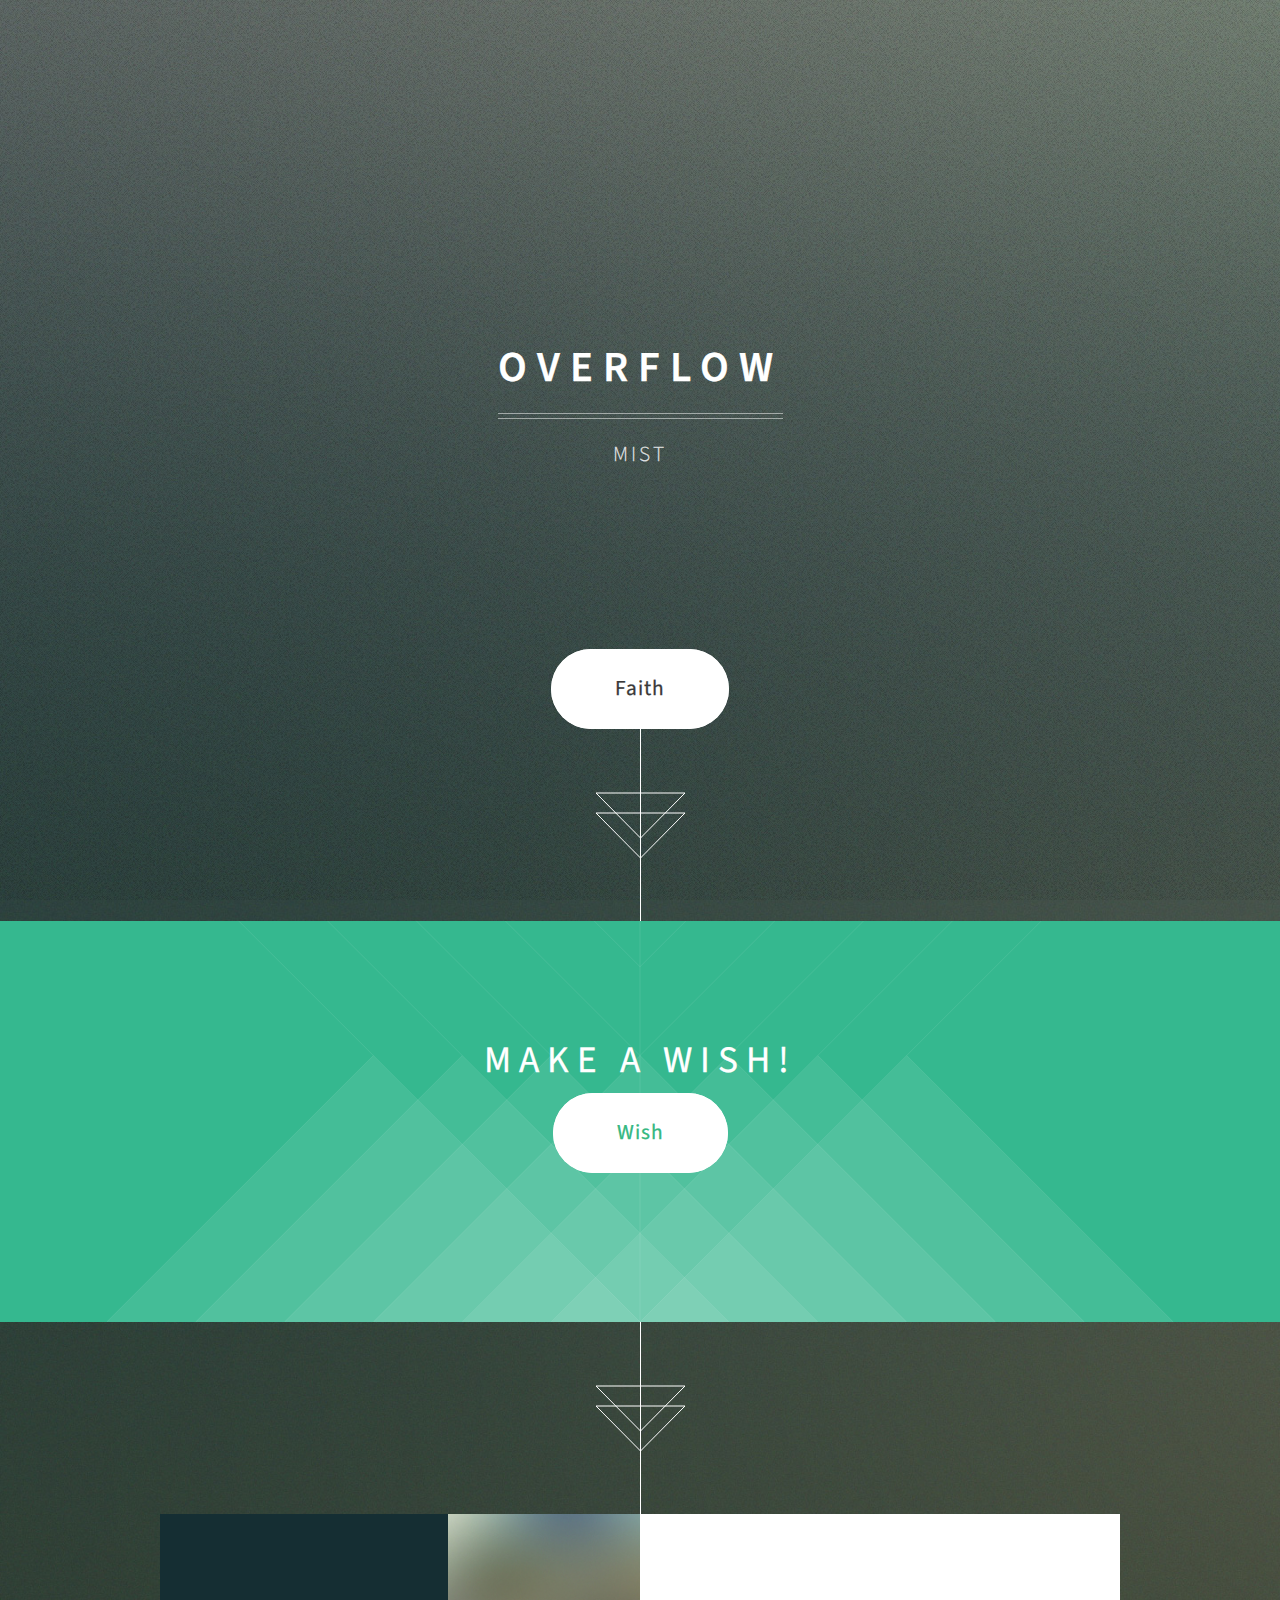
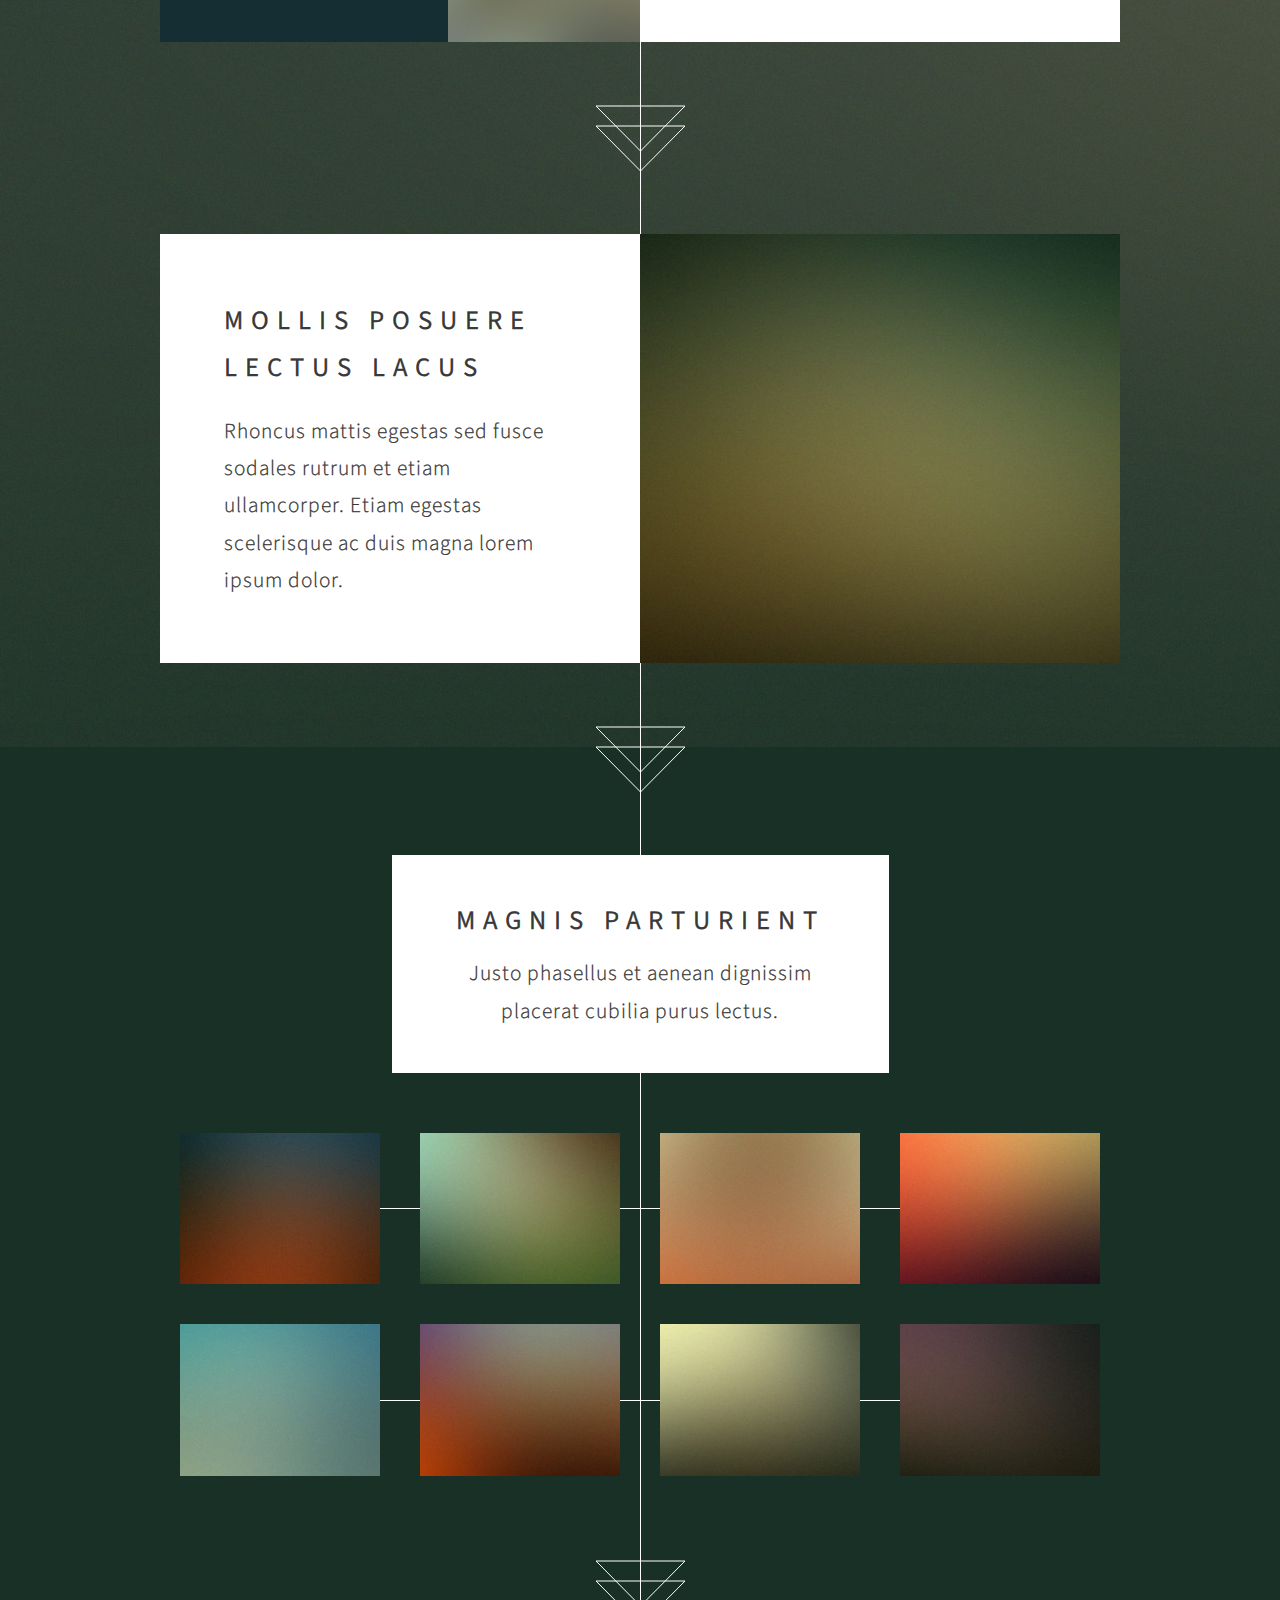
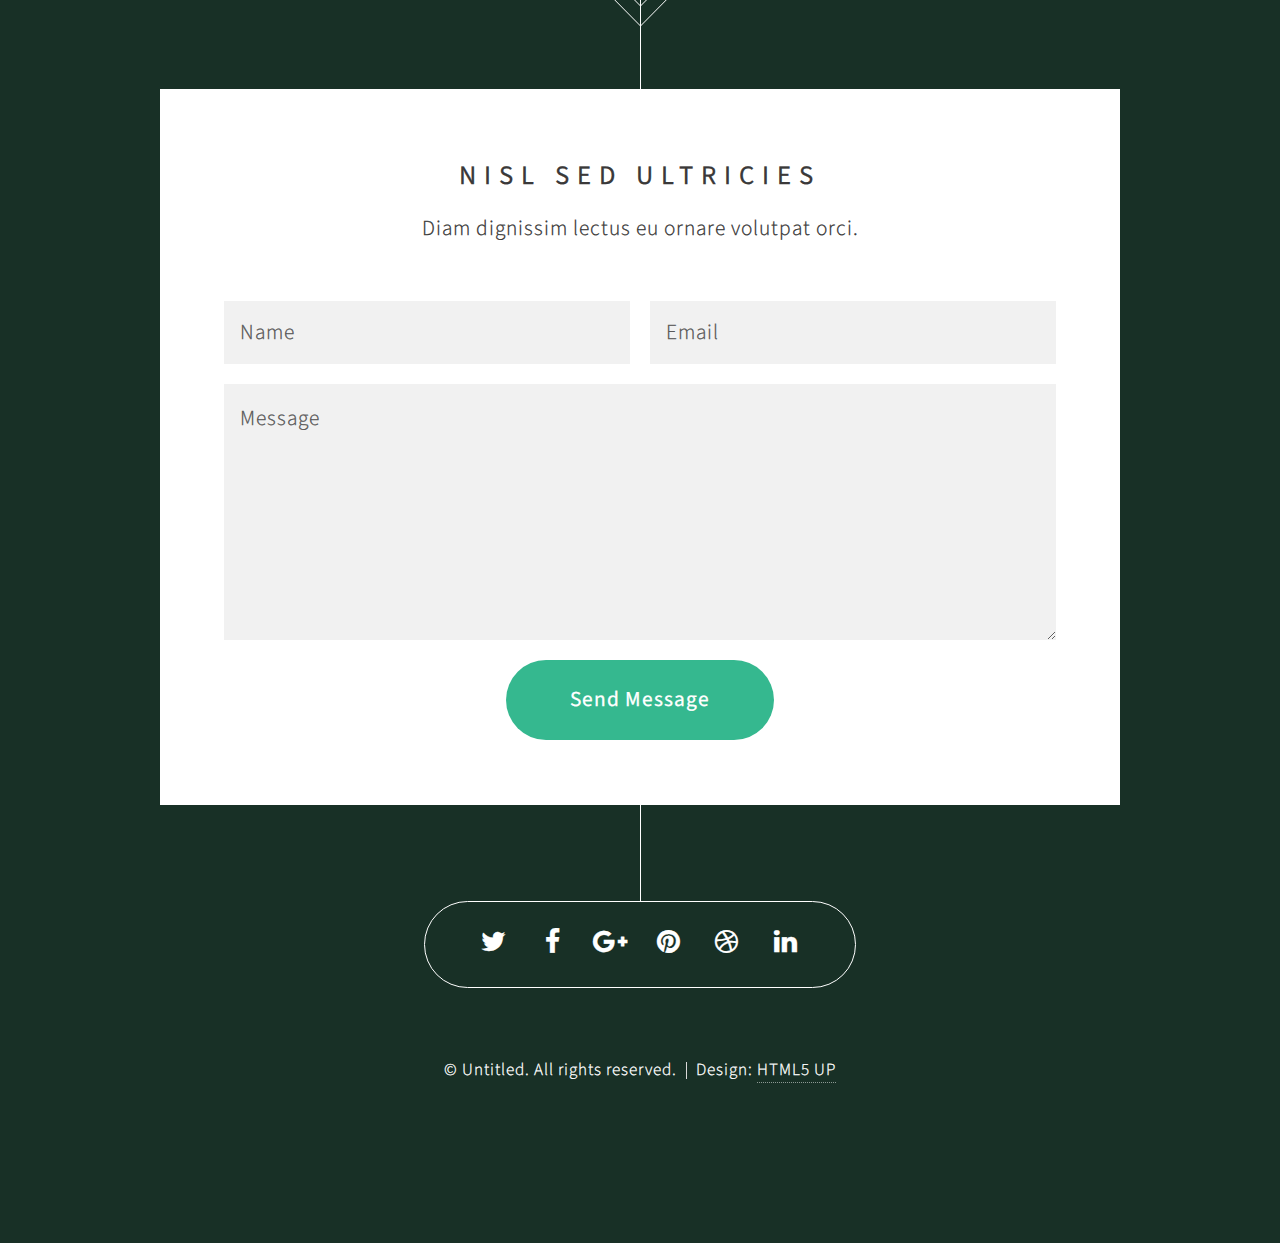
==== commit 56764947: "No latin!" ====
--- a/index.html
+++ b/index.html
@@ -39,10 +39,7 @@
 				<a href="#" class="image fit"><img src="images/pic01.jpg" alt="" /></a>
 				<div class="inner">
 					<header>
-						<h2>Lorem ipsum<br />
-						dolor sit amet</h2>
-					</header>
-					<p>Tortor faucibus ullamcorper nec tempus purus sed penatibus. Lacinia pellentesque eleifend vitae est elit tristique velit tempus etiam.</p>
+					</header>
 				</div>
 			</article>
 
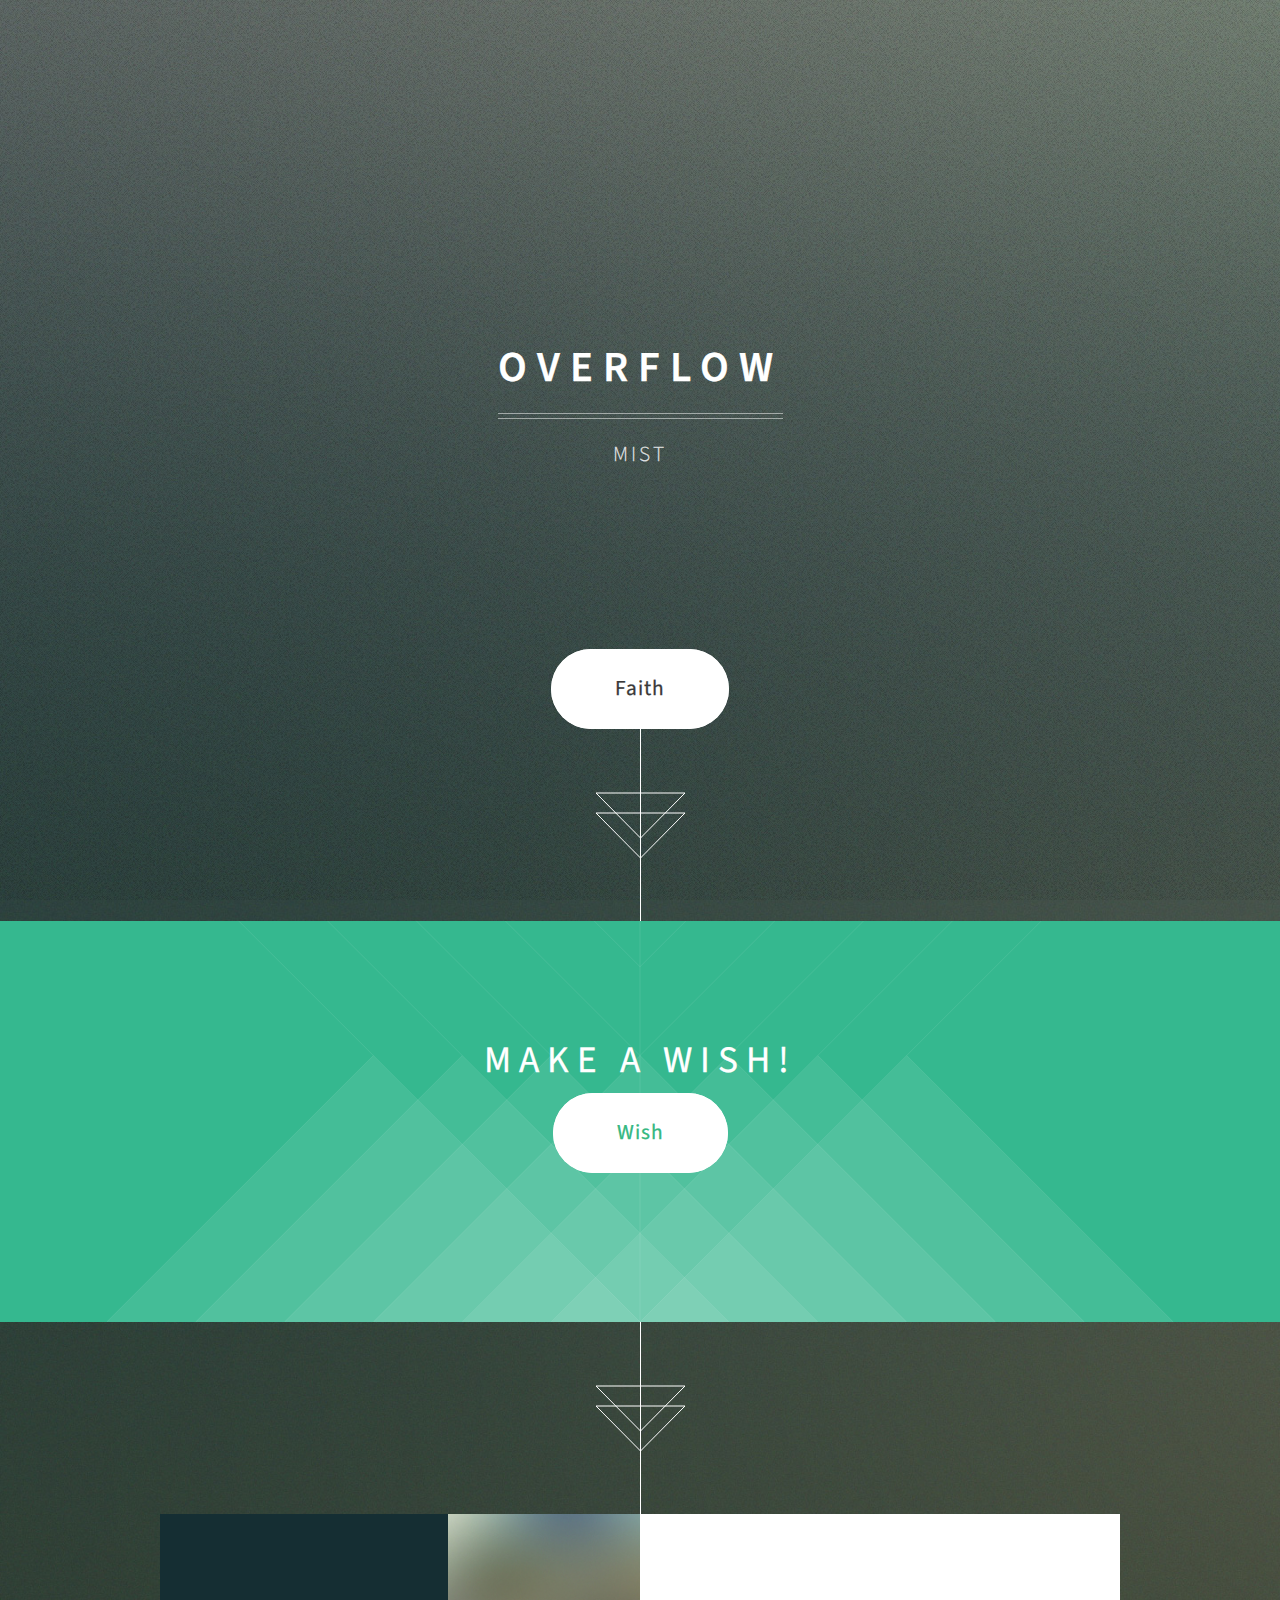
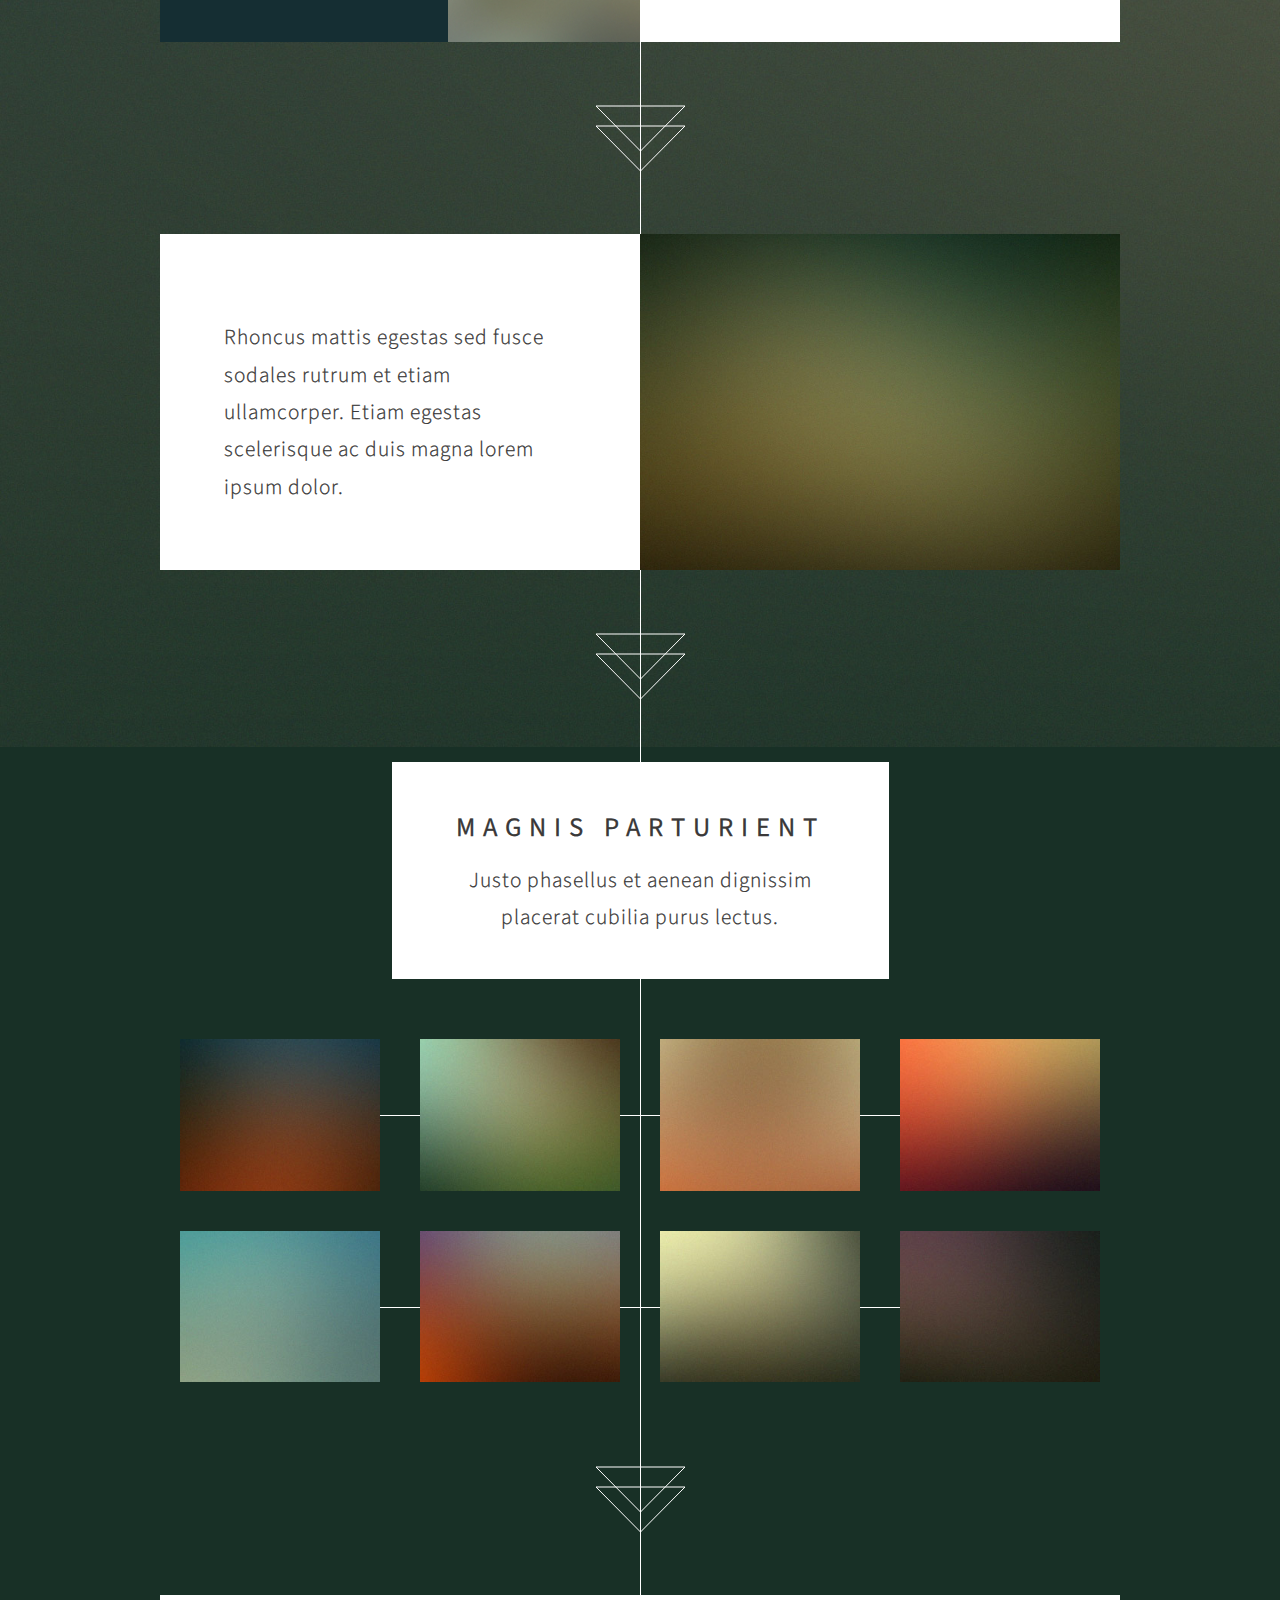
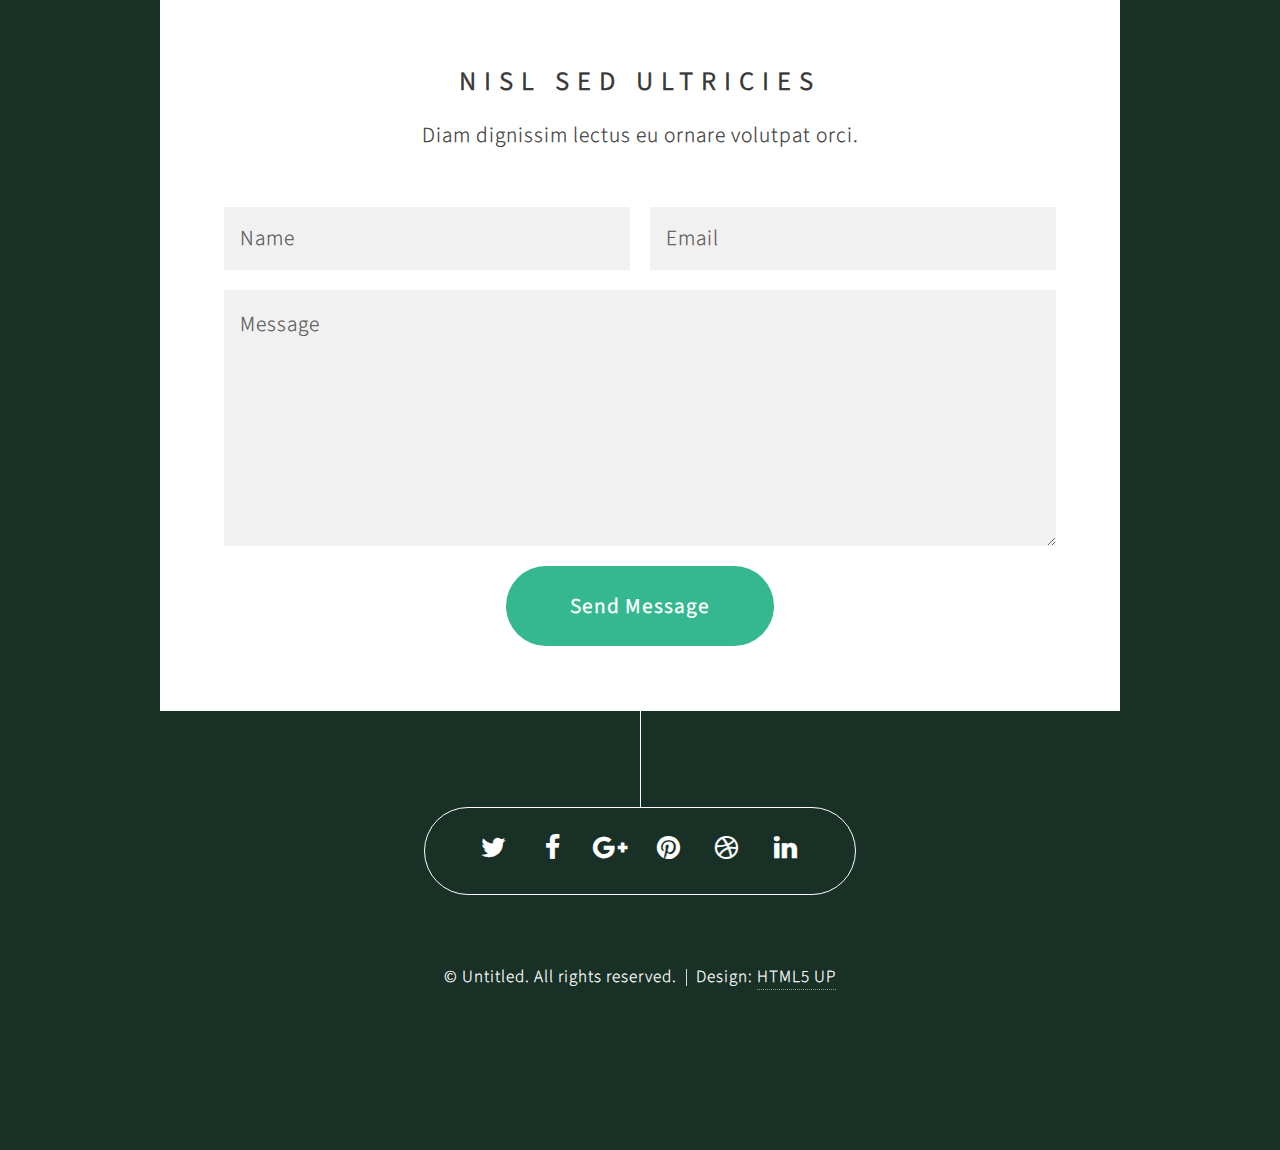
==== commit 8ac8023d: "delete" ====
--- a/index.html
+++ b/index.html
@@ -48,8 +48,6 @@
 				<a href="#" class="image fit"><img src="images/pic02.jpg" alt="" /></a>
 				<div class="inner">
 					<header>
-						<h2>Mollis posuere<br />
-						lectus lacus</h2>
 					</header>
 					<p>Rhoncus mattis egestas sed fusce sodales rutrum et etiam ullamcorper. Etiam egestas scelerisque ac duis magna lorem ipsum dolor.</p>
 				</div>
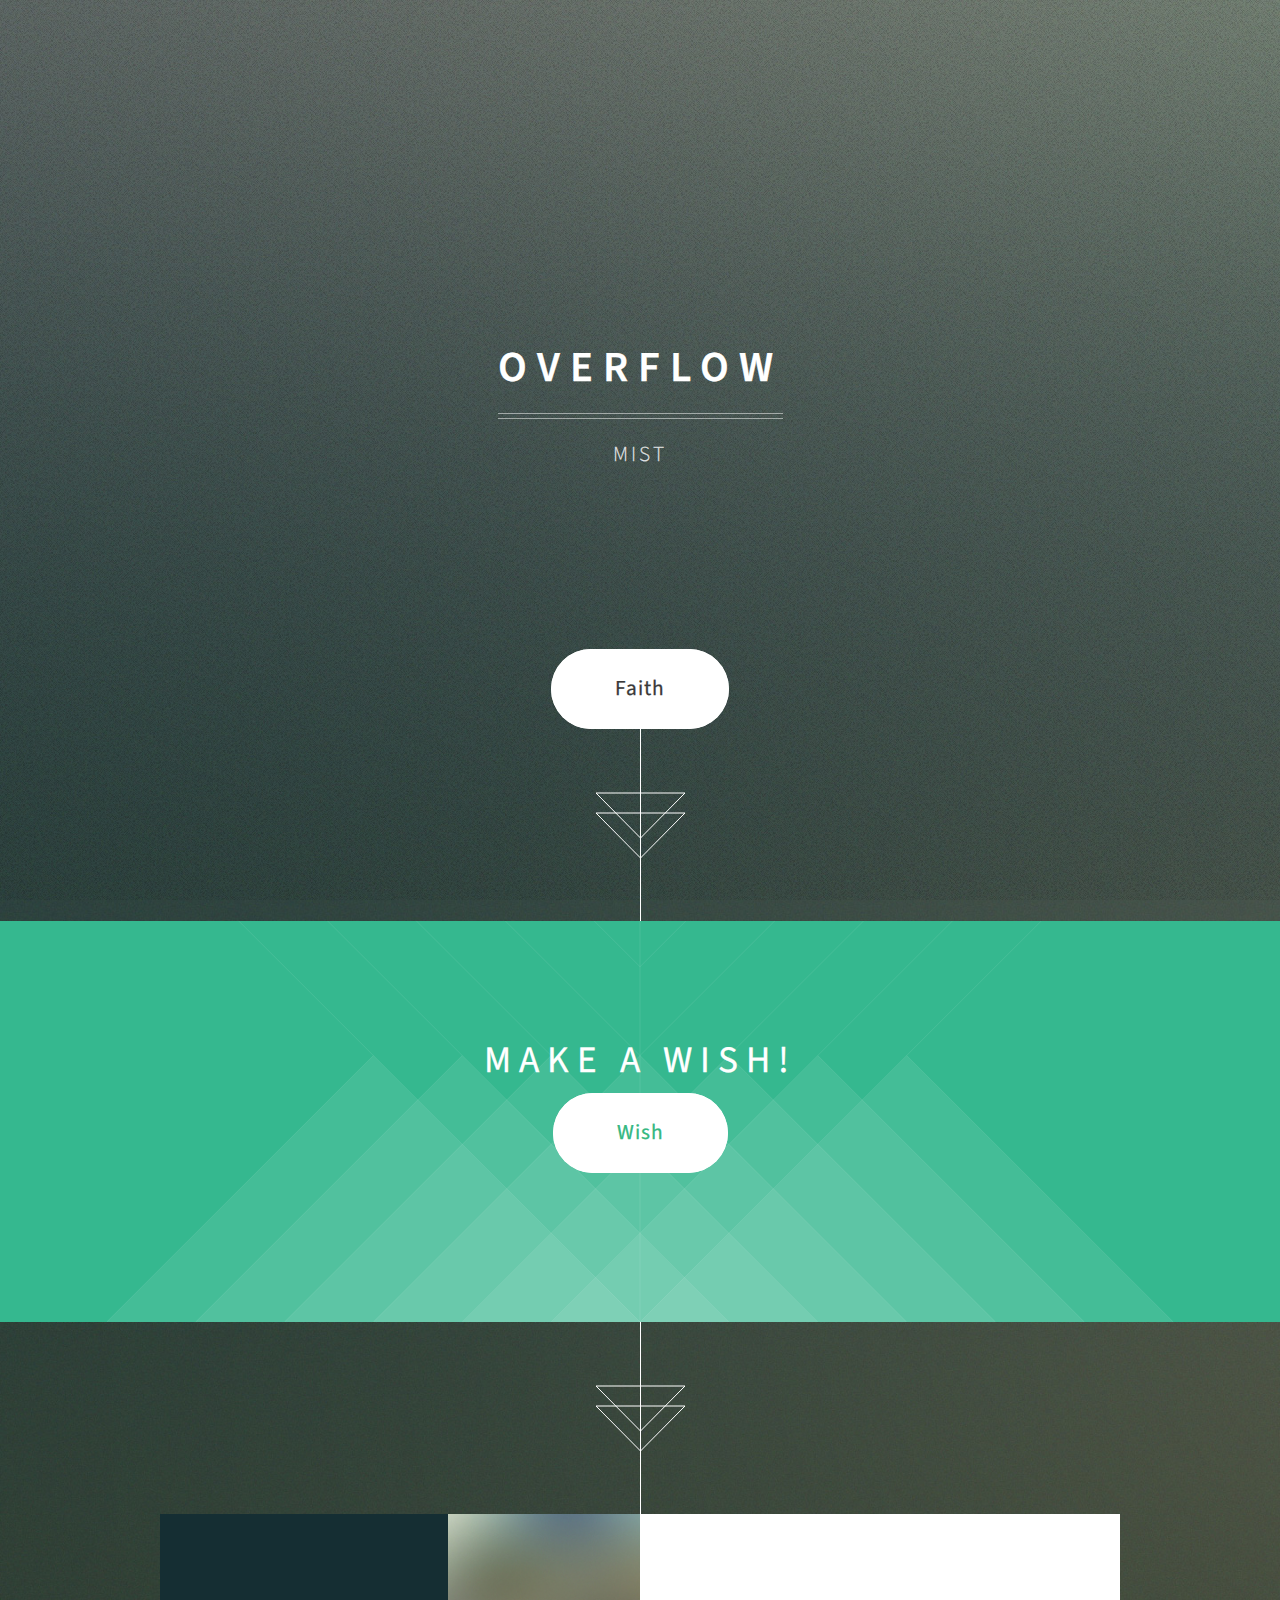
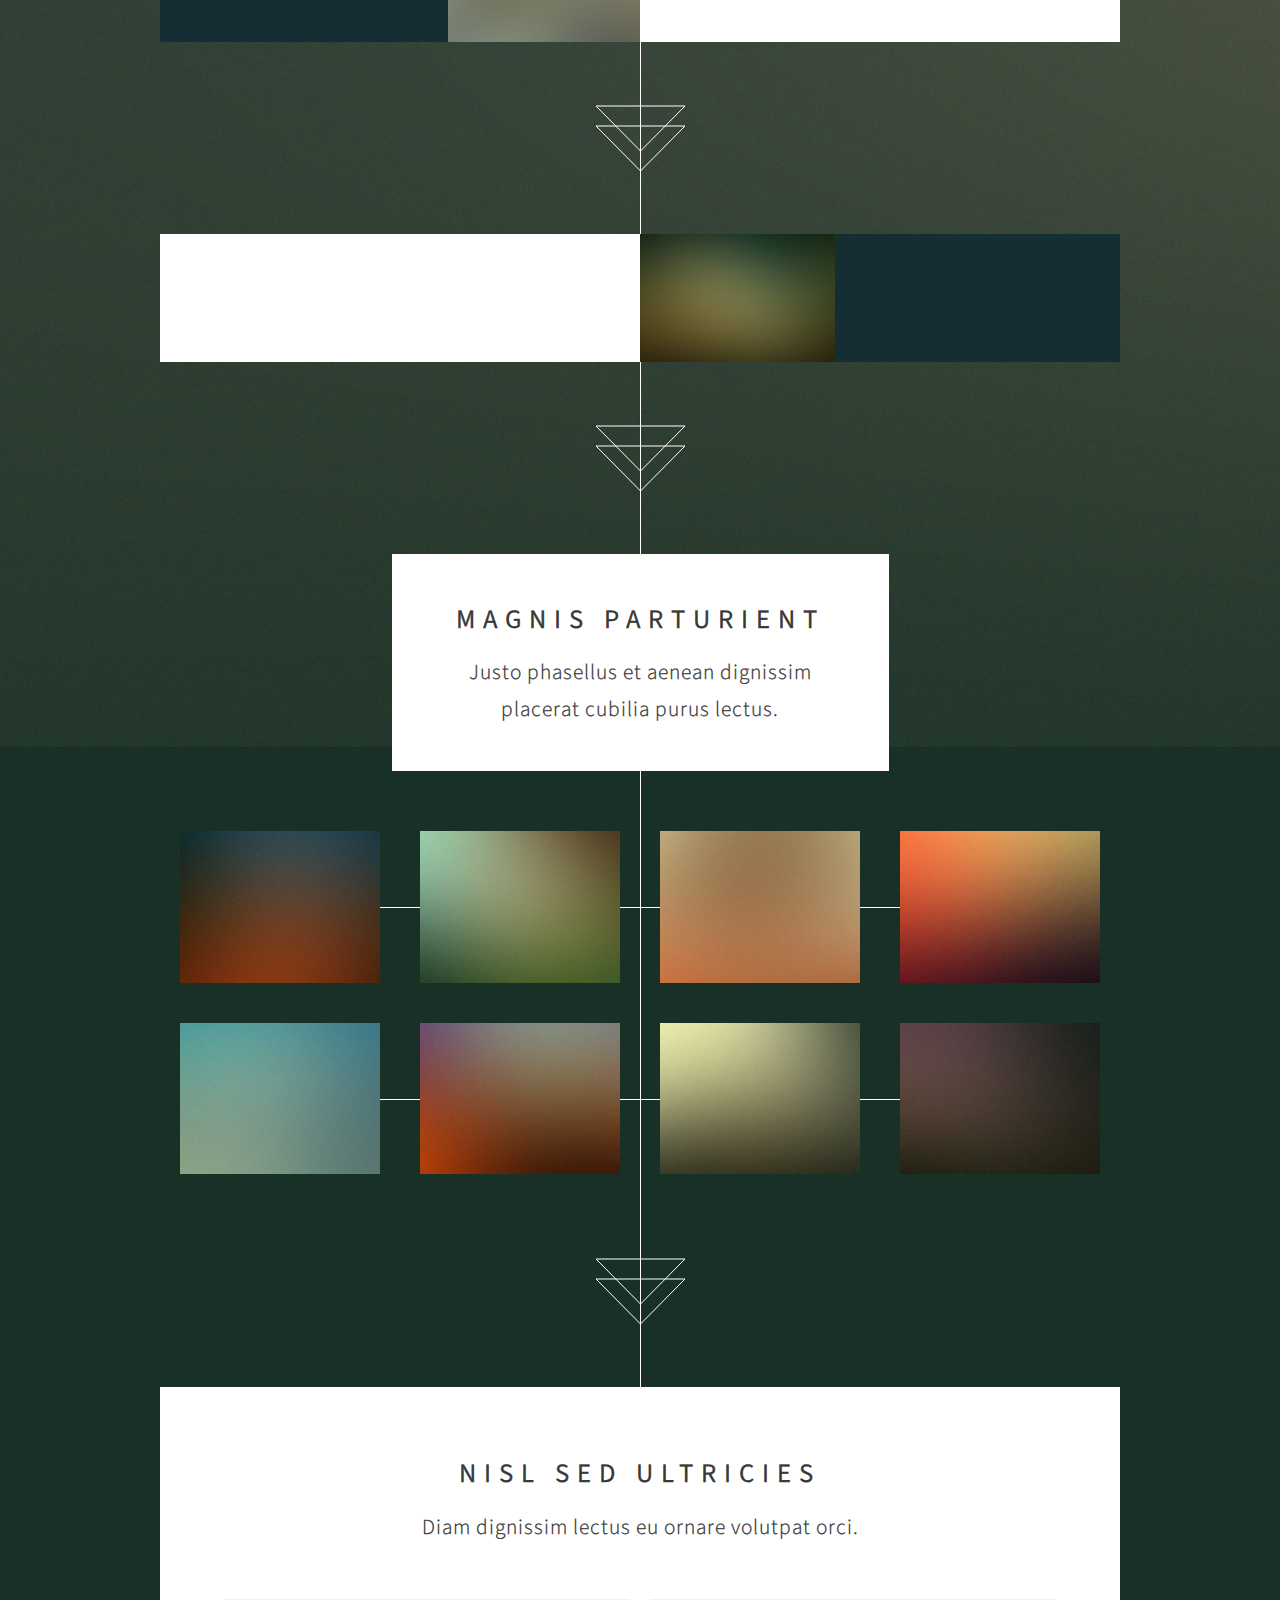
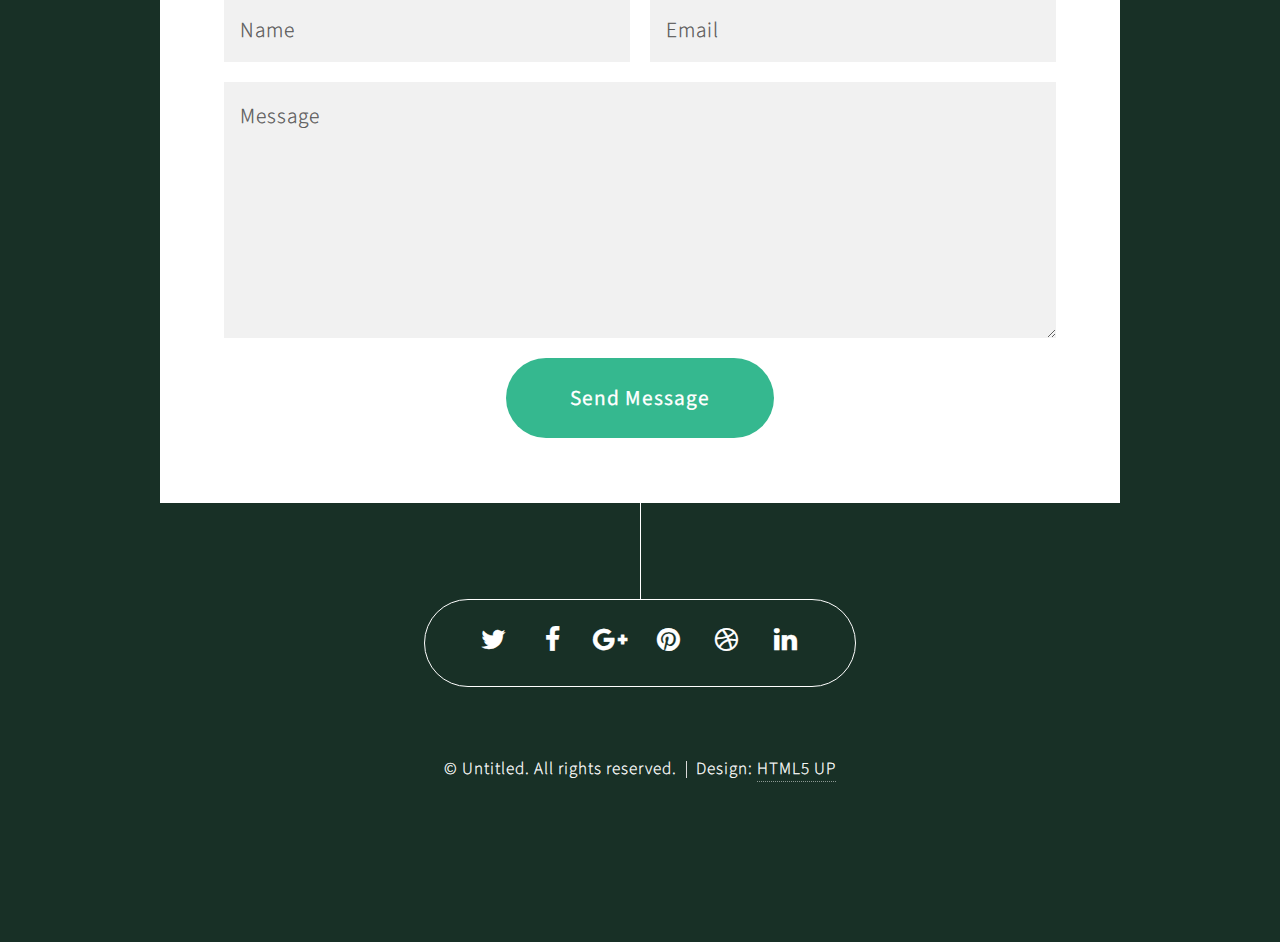
==== commit 92a685c6: "eye" ====
--- a/index.html
+++ b/index.html
@@ -49,8 +49,6 @@
 				<div class="inner">
 					<header>
 					</header>
-					<p>Rhoncus mattis egestas sed fusce sodales rutrum et etiam ullamcorper. Etiam egestas scelerisque ac duis magna lorem ipsum dolor.</p>
-				</div>
 			</article>
 
 		<!-- Portfolio -->
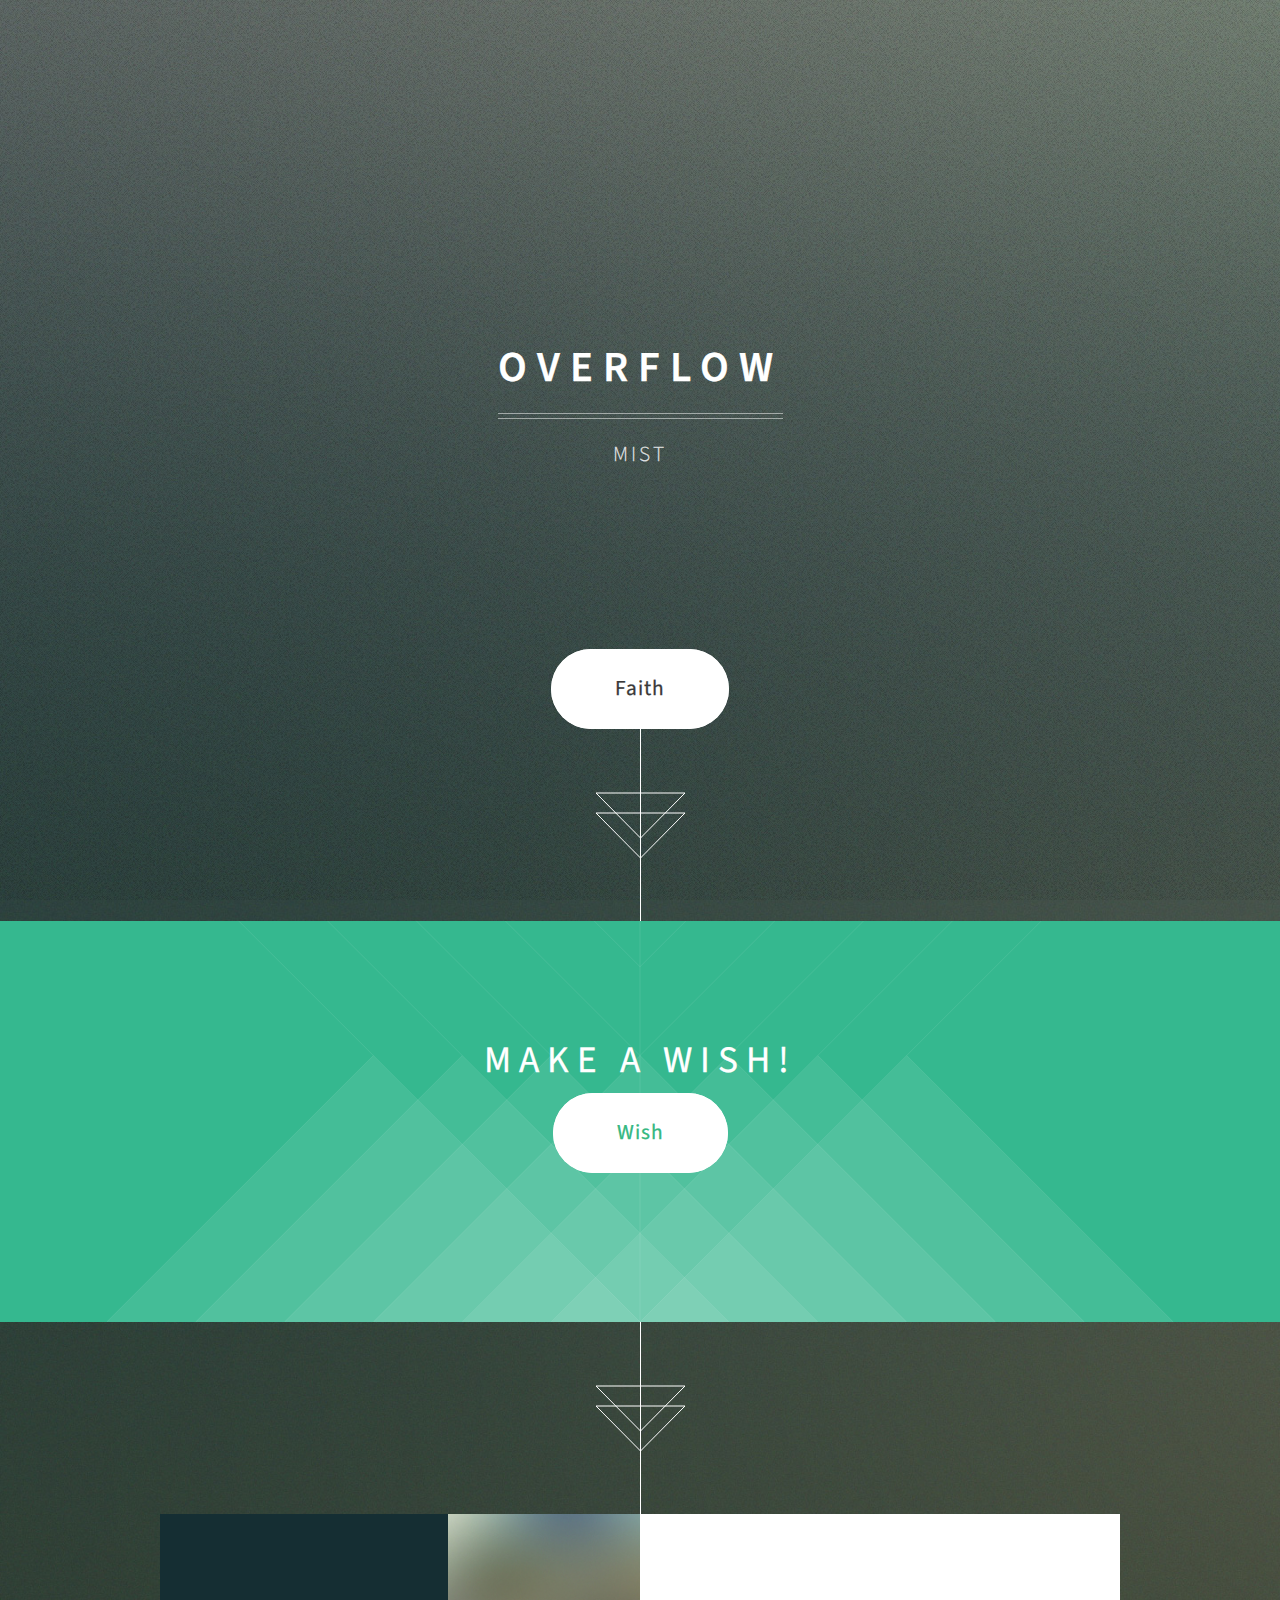
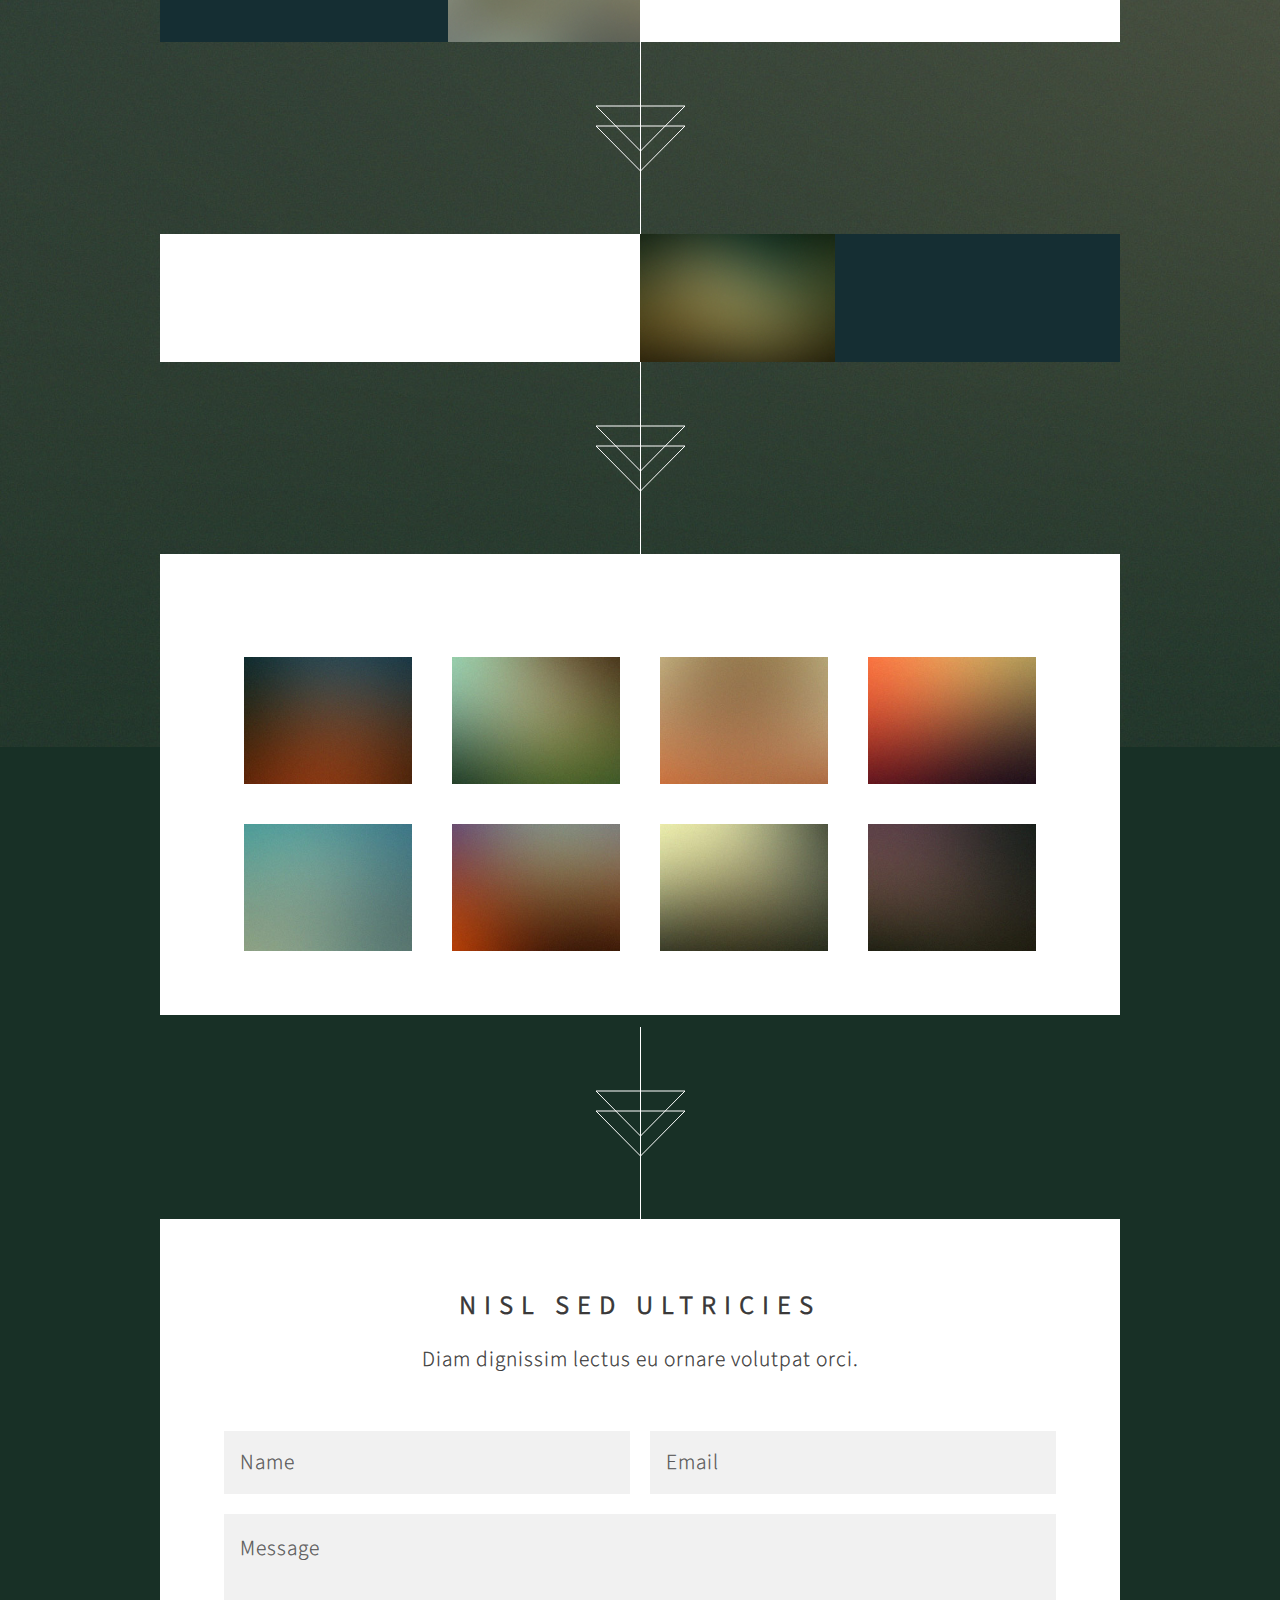
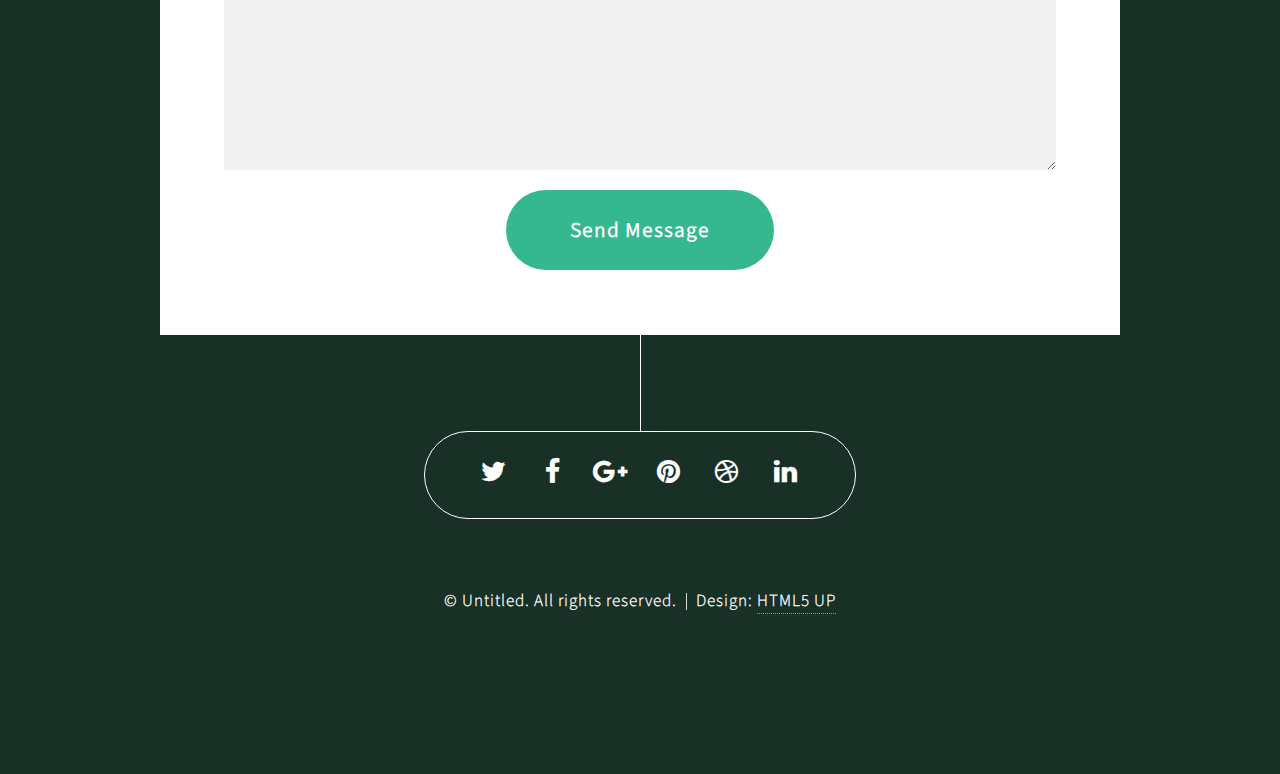
==== commit 3b463315: "lute" ====
--- a/index.html
+++ b/index.html
@@ -54,10 +54,7 @@
 		<!-- Portfolio -->
 			<article class="container box style2">
 				<header>
-					<h2>Magnis parturient</h2>
-					<p>Justo phasellus et aenean dignissim<br />
-					placerat cubilia purus lectus.</p>
-				</header>
+					
 				<div class="inner gallery">
 					<div class="row 0%">
 						<div class="3u 12u(mobile)"><a href="images/fulls/01.jpg" class="image fit"><img src="images/thumbs/01.jpg" alt="" title="Ad infinitum" /></a></div>
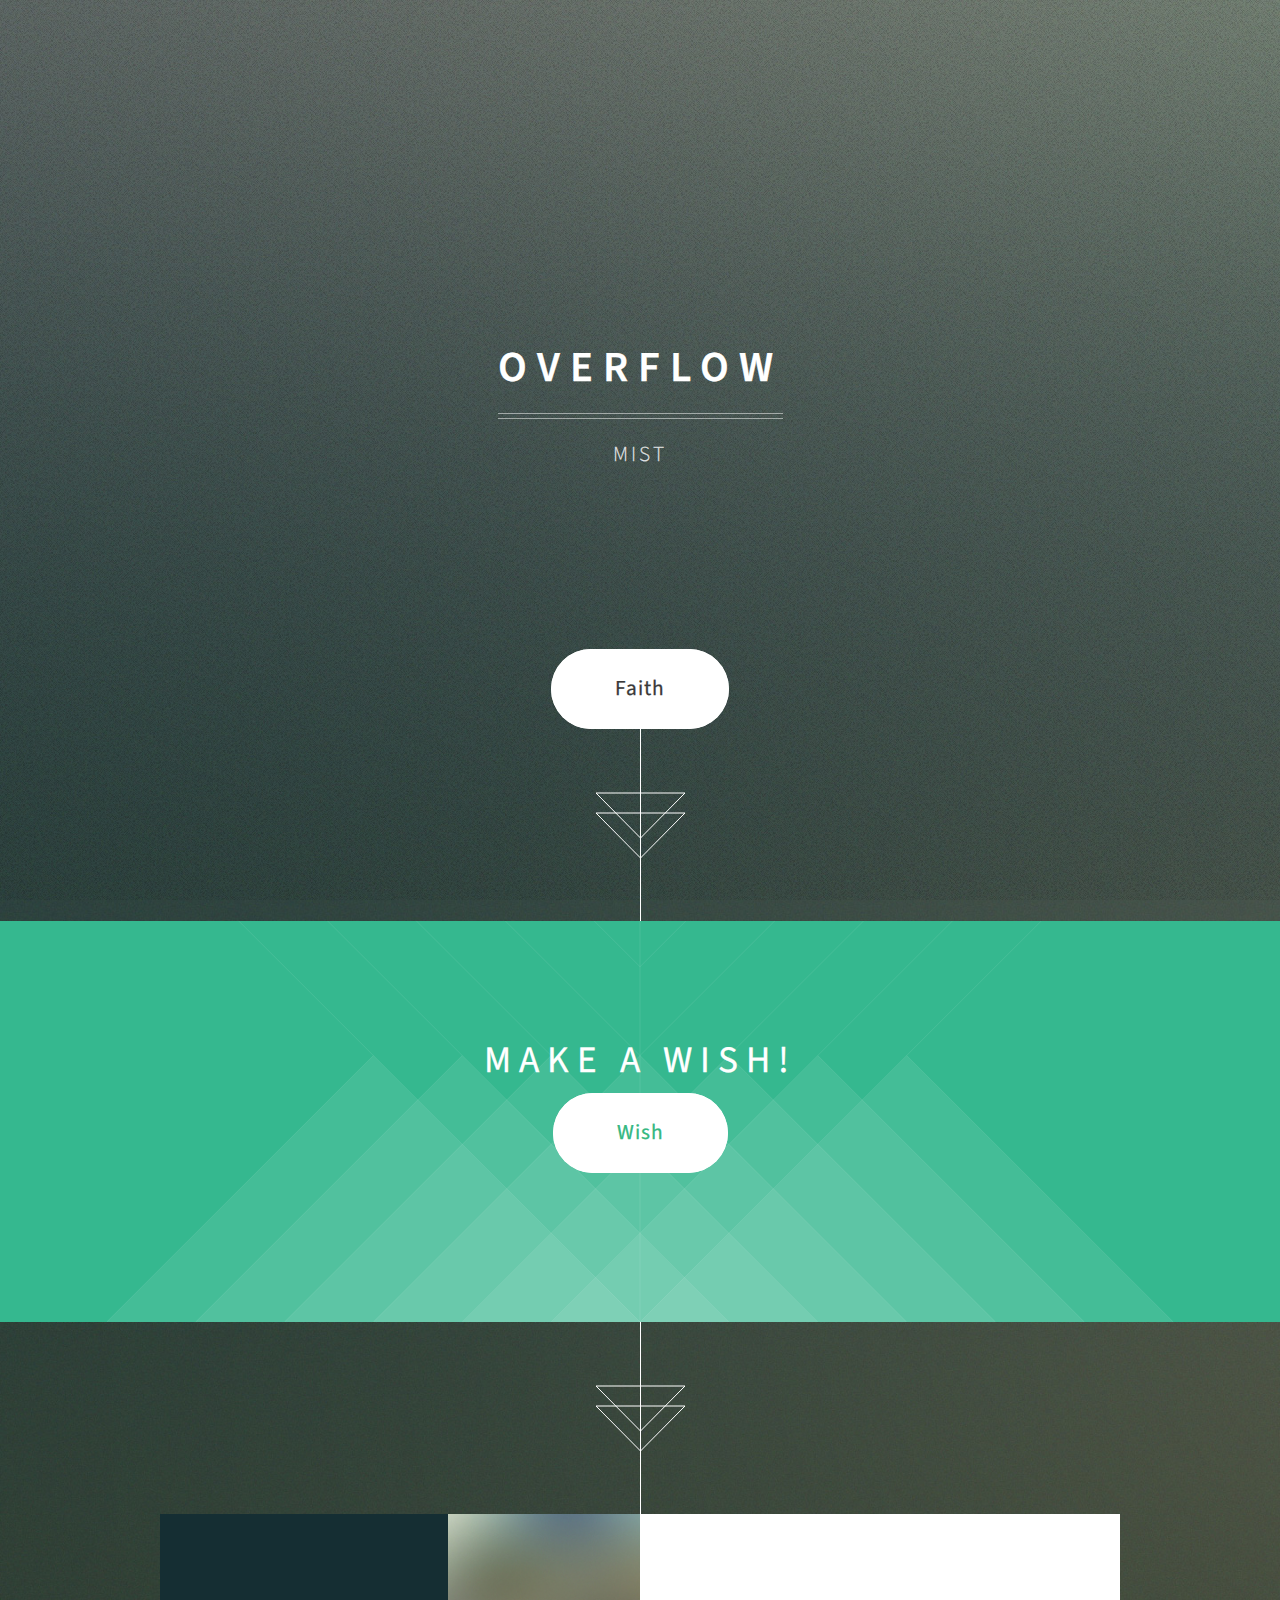
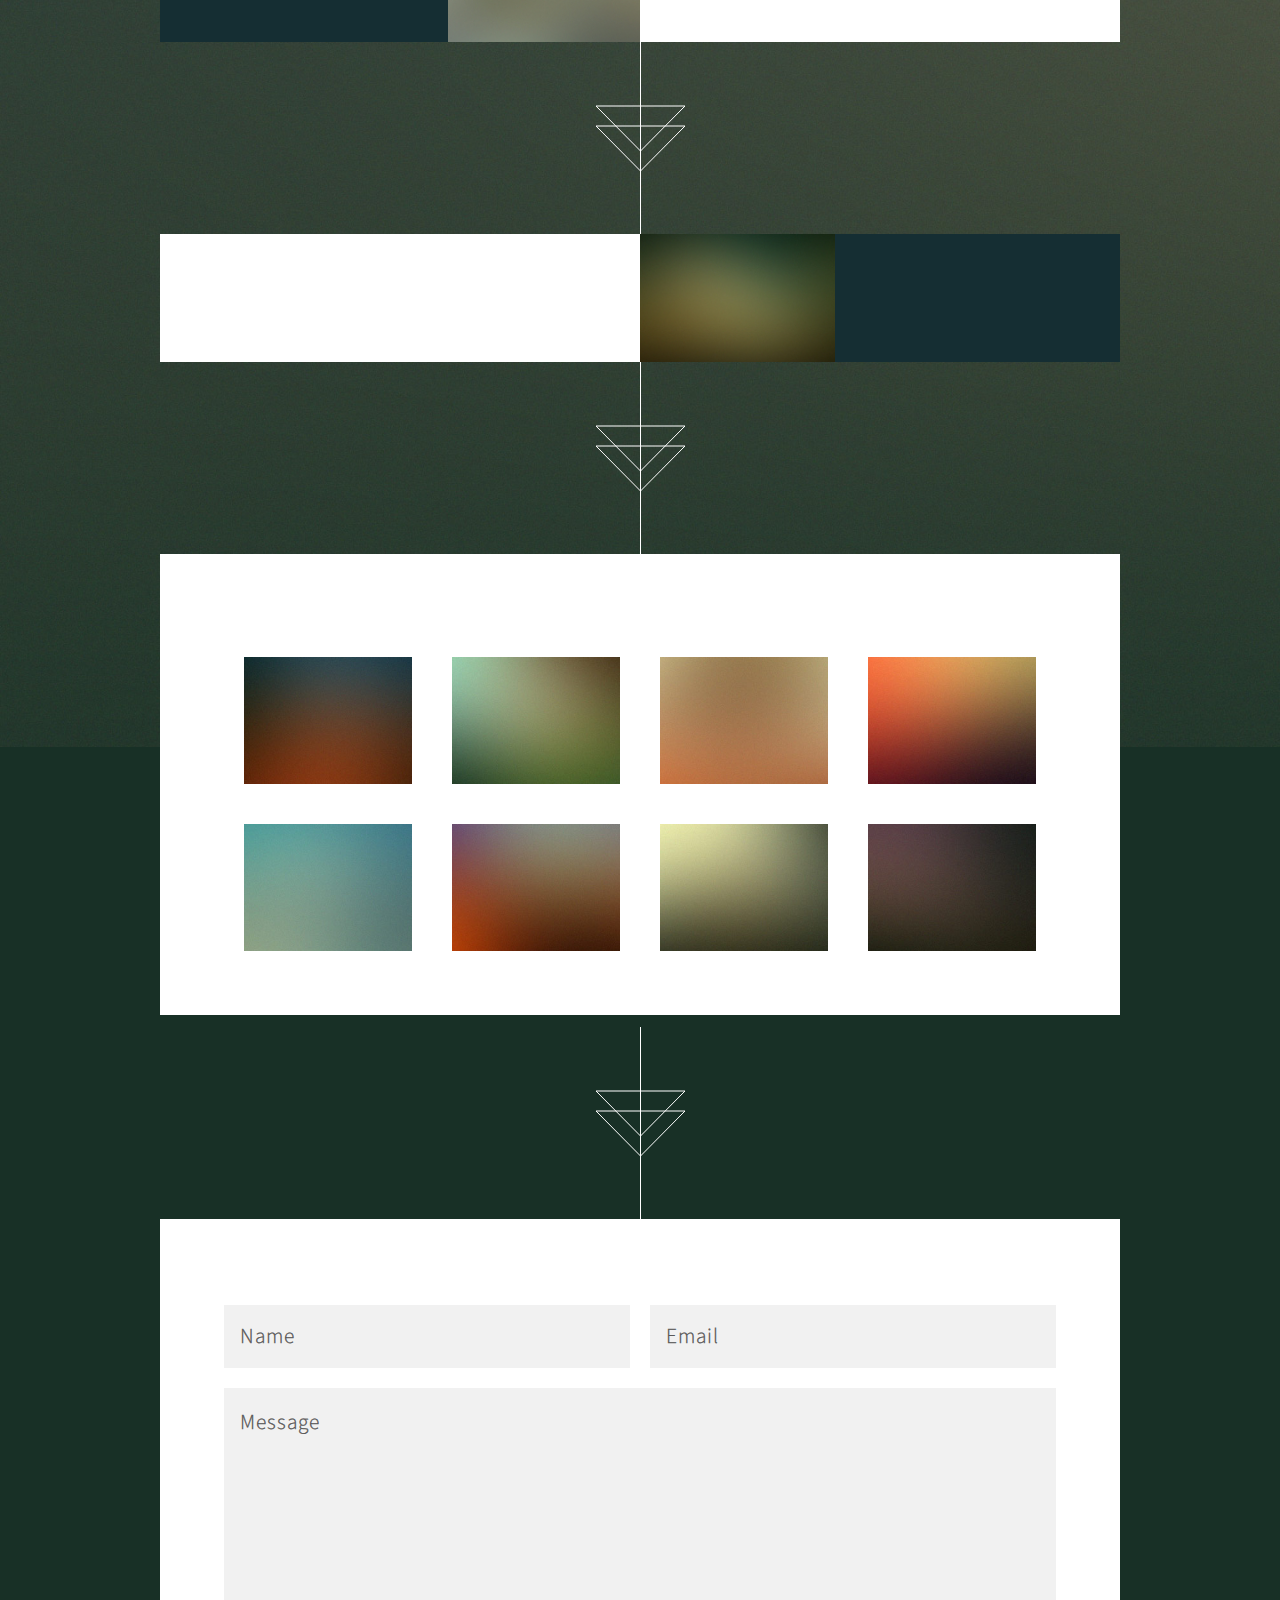
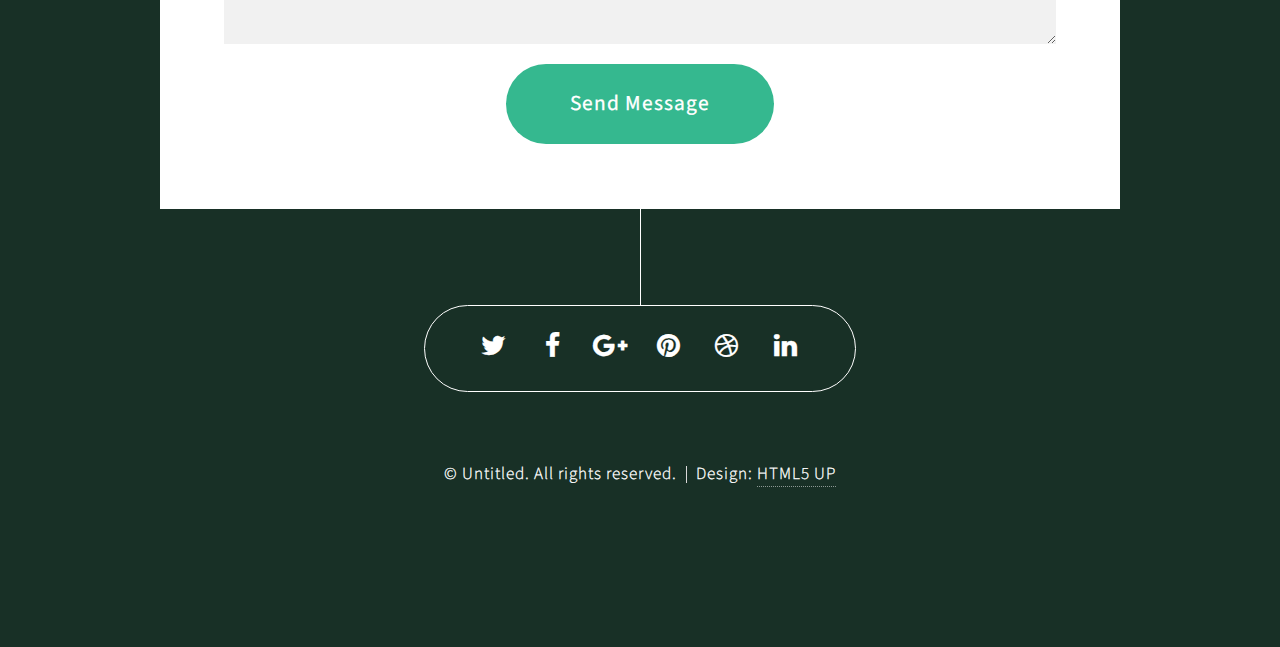
==== commit d4391d43: "stuff" ====
--- a/index.html
+++ b/index.html
@@ -74,8 +74,7 @@
 		<!-- Contact -->
 			<article class="container box style3">
 				<header>
-					<h2>Nisl sed ultricies</h2>
-					<p>Diam dignissim lectus eu ornare volutpat orci.</p>
+					<h2>
 				</header>
 				<form method="post" action="#">
 					<div class="row 50%">
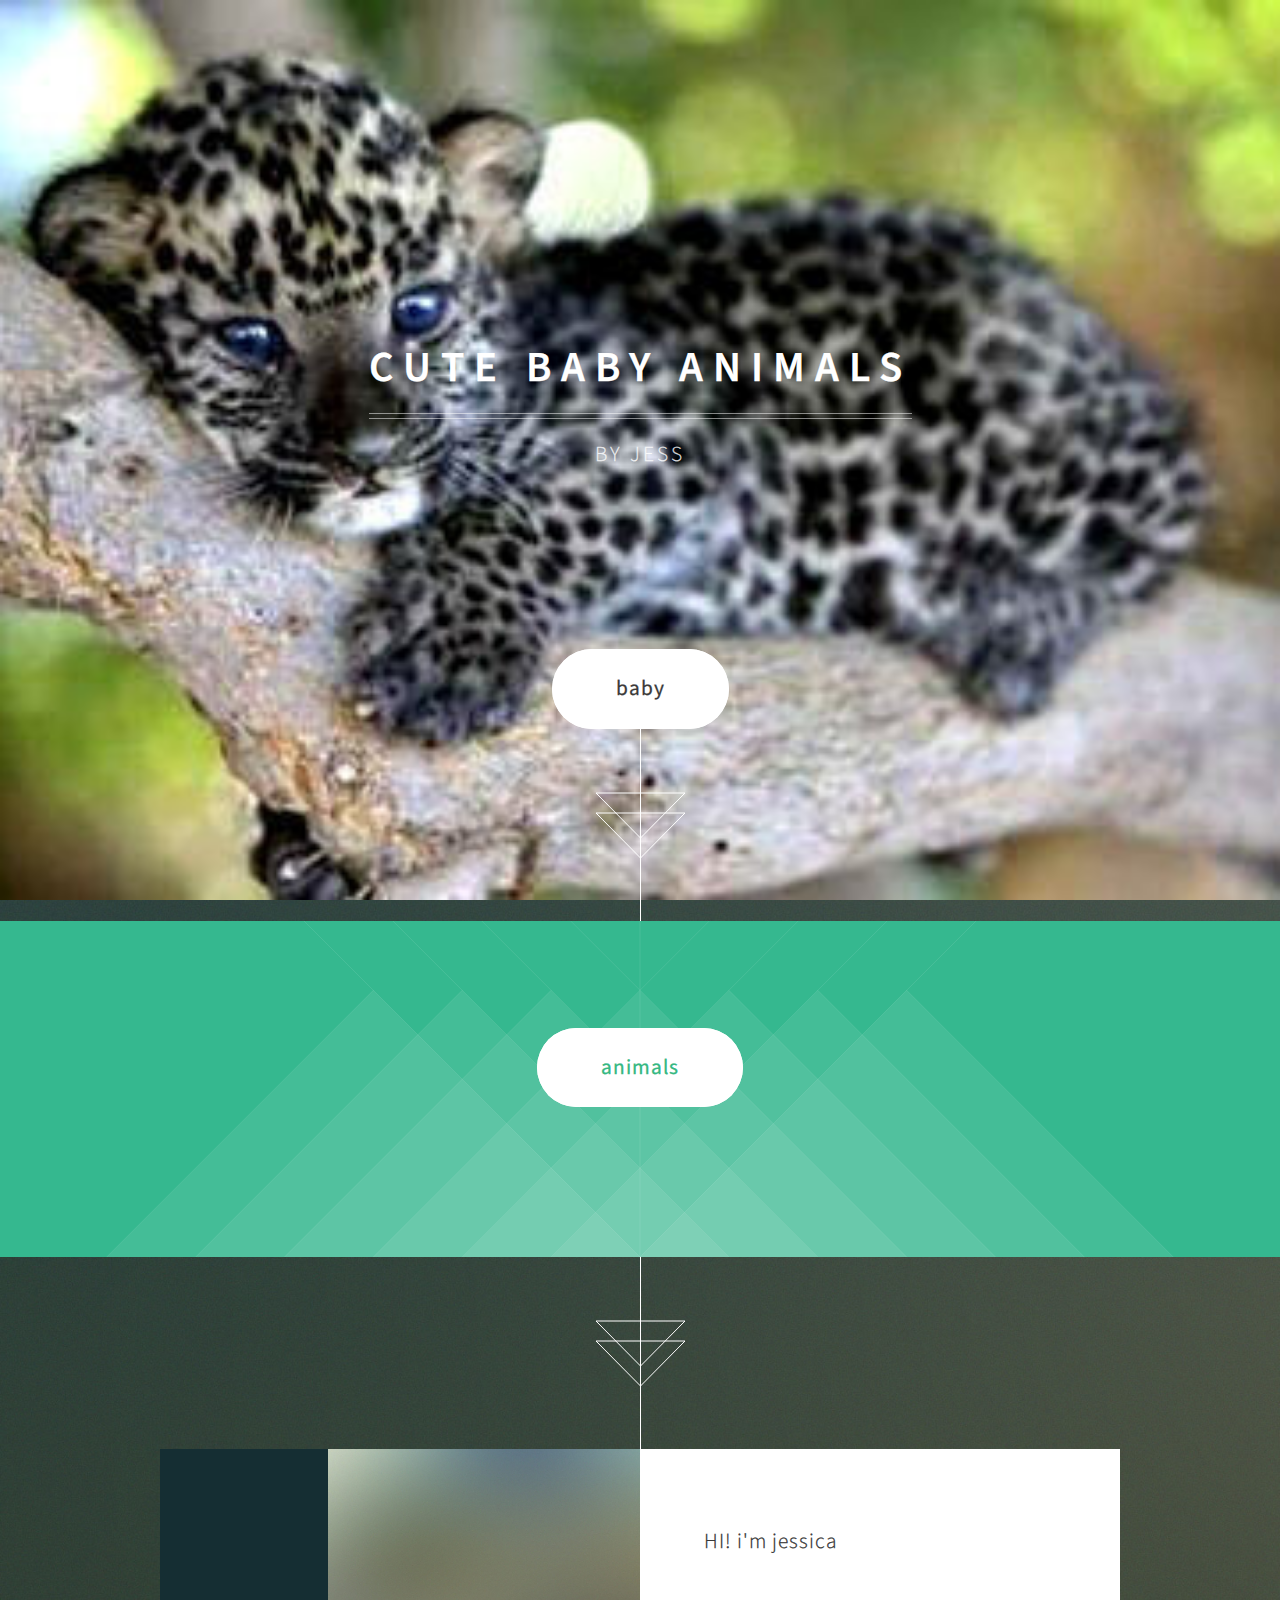
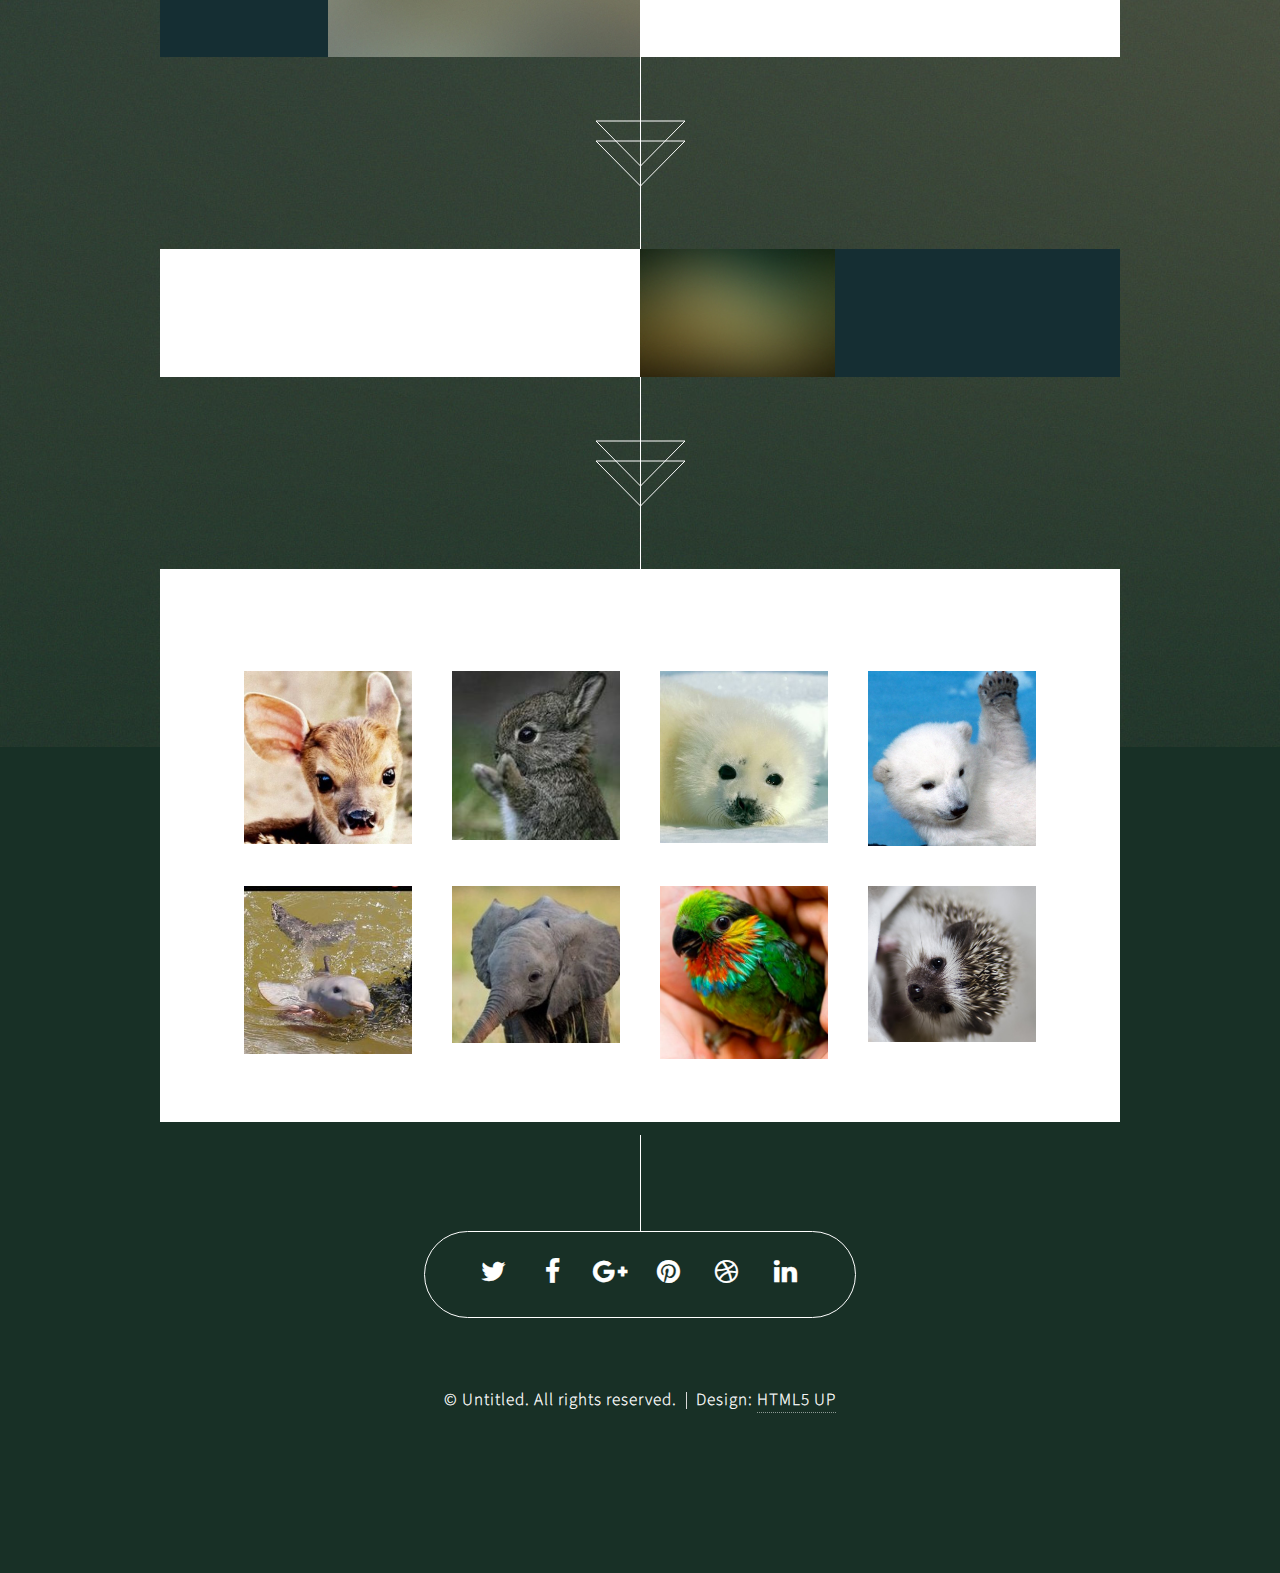
==== commit 6d5c1291: "images" ====
--- a/index.html
+++ b/index.html
@@ -6,7 +6,7 @@
 -->
 <html>
 	<head>
-		<title>Overflow by HTML5 UP</title>
+		<title>baby animals</title>
 		<meta charset="utf-8" />
 		<meta name="viewport" content="width=device-width, initial-scale=1" />
 		<!--[if lte IE 8]><script src="assets/js/ie/html5shiv.js"></script><![endif]-->
@@ -18,19 +18,19 @@
 		<!-- Header -->
 			<section id="header">
 				<header>
-					<h1>Overflow</h1>
-					<p>Mist</p>
+					<h1>cute baby animals</h1>
+					<p>by jess</p>
 				</header>
 				<footer>
-					<a href="#banner" class="button style2 scrolly-middle">Faith</a>
+					<a href="#banner" class="button style2 scrolly-middle">baby</a>
 				</footer>
 			</section>
 
 		<!-- Banner -->
 			<section id="banner">
 				<header>
-					<h2>Make a wish!</h2>
-					<a href="#first" class="button style2 scrolly">Wish</a>
+					<h2></h2>
+					<a href="#first" class="button style2 scrolly">animals</a>
 				</footer>
 			</section>
 
@@ -39,6 +39,7 @@
 				<a href="#" class="image fit"><img src="images/pic01.jpg" alt="" /></a>
 				<div class="inner">
 					<header>
+					<p>HI! i'm jessica</p>
 					</header>
 				</div>
 			</article>
@@ -57,22 +58,22 @@
 					
 				<div class="inner gallery">
 					<div class="row 0%">
-						<div class="3u 12u(mobile)"><a href="images/fulls/01.jpg" class="image fit"><img src="images/thumbs/01.jpg" alt="" title="Ad infinitum" /></a></div>
-						<div class="3u 12u(mobile)"><a href="images/fulls/02.jpg" class="image fit"><img src="images/thumbs/02.jpg" alt="" title="Dressed in Clarity" /></a></div>
-						<div class="3u 12u(mobile)"><a href="images/fulls/03.jpg" class="image fit"><img src="images/thumbs/03.jpg" alt="" title="Raven" /></a></div>
-						<div class="3u 12u(mobile)"><a href="images/fulls/04.jpg" class="image fit"><img src="images/thumbs/04.jpg" alt="" title="I'll have a cup of Disneyland, please" /></a></div>
+						<div class="3u 12u(mobile)"><a href="images/deer.jpg" class="image fit"><img src="images/deer.jpg" alt="" title=" " /></a></div>
+						<div class="3u 12u(mobile)"><a href="images/bunny.jpg" class="image fit"><img src="images/bunny.jpg" alt="" title=" " /></a></div>
+						<div class="3u 12u(mobile)"><a href="images/baby seal.jpg" class="image fit"><img src="images/baby seal.jpg" alt="" title=" " /></a></div>
+						<div class="3u 12u(mobile)"><a href="images/polar.jpg" class="image fit"><img src="images/polar.jpg" alt="" title=" "/></a></div>
 					</div>
 					<div class="row 0%">
-						<div class="3u 12u(mobile)"><a href="images/fulls/05.jpg" class="image fit"><img src="images/thumbs/05.jpg" alt="" title="Cherish" /></a></div>
-						<div class="3u 12u(mobile)"><a href="images/fulls/06.jpg" class="image fit"><img src="images/thumbs/06.jpg" alt="" title="Different." /></a></div>
-						<div class="3u 12u(mobile)"><a href="images/fulls/07.jpg" class="image fit"><img src="images/thumbs/07.jpg" alt="" title="History was made here" /></a></div>
-						<div class="3u 12u(mobile)"><a href="images/fulls/08.jpg" class="image fit"><img src="images/thumbs/08.jpg" alt="" title="People come and go and walk away" /></a></div>
+						<div class="3u 12u(mobile)"><a href="images/dol.jpg" class="image fit"><img src="images/dol.jpg" alt="" title=" " /></a></div>
+						<div class="3u 12u(mobile)"><a href="images/ell.jpg" class="image fit"><img src="images/ell.jpg" alt="" title=" " /></a></div>
+						<div class="3u 12u(mobile)"><a href="images/parr.jpg" class="image fit"><img src="images/parr.jpg" alt="" title=" "/></a></div>
+						<div class="3u 12u(mobile)"><a href="images/por.jpg" class="image fit"><img src="images/por.jpg" alt="" title=" " /></a></div>
 					</div>
 				</div>
 			</article>
 
 		<!-- Contact -->
-			<article class="container box style3">
+			<!-- <article class="container box style3">
 				<header>
 					<h2>
 				</header>
@@ -90,7 +91,7 @@
 						</div>
 					</div>
 				</form>
-			</article>
+			</article> -->
 
 		<!-- Generic -->
 		<!--
--- a/assets/css/main.css
+++ b/assets/css/main.css
@@ -1311,9 +1311,9 @@
 
 	body {
 		background-color: #183026;
-		background-image: url("images/overlay.png"), url("../../images/bg.jpg");
-		background-repeat: repeat, no-repeat;
-		background-size: auto, cover;
+		background-image: url("images/leopard.jpg"), url("../../images/bg.jpg");
+		background-repeat: no-repeat;
+		background-size: cover;
 		background-position: top left, center 0;
 		background-attachment: fixed, fixed;
 		font-family: 'Source Sans Pro', sans-serif;
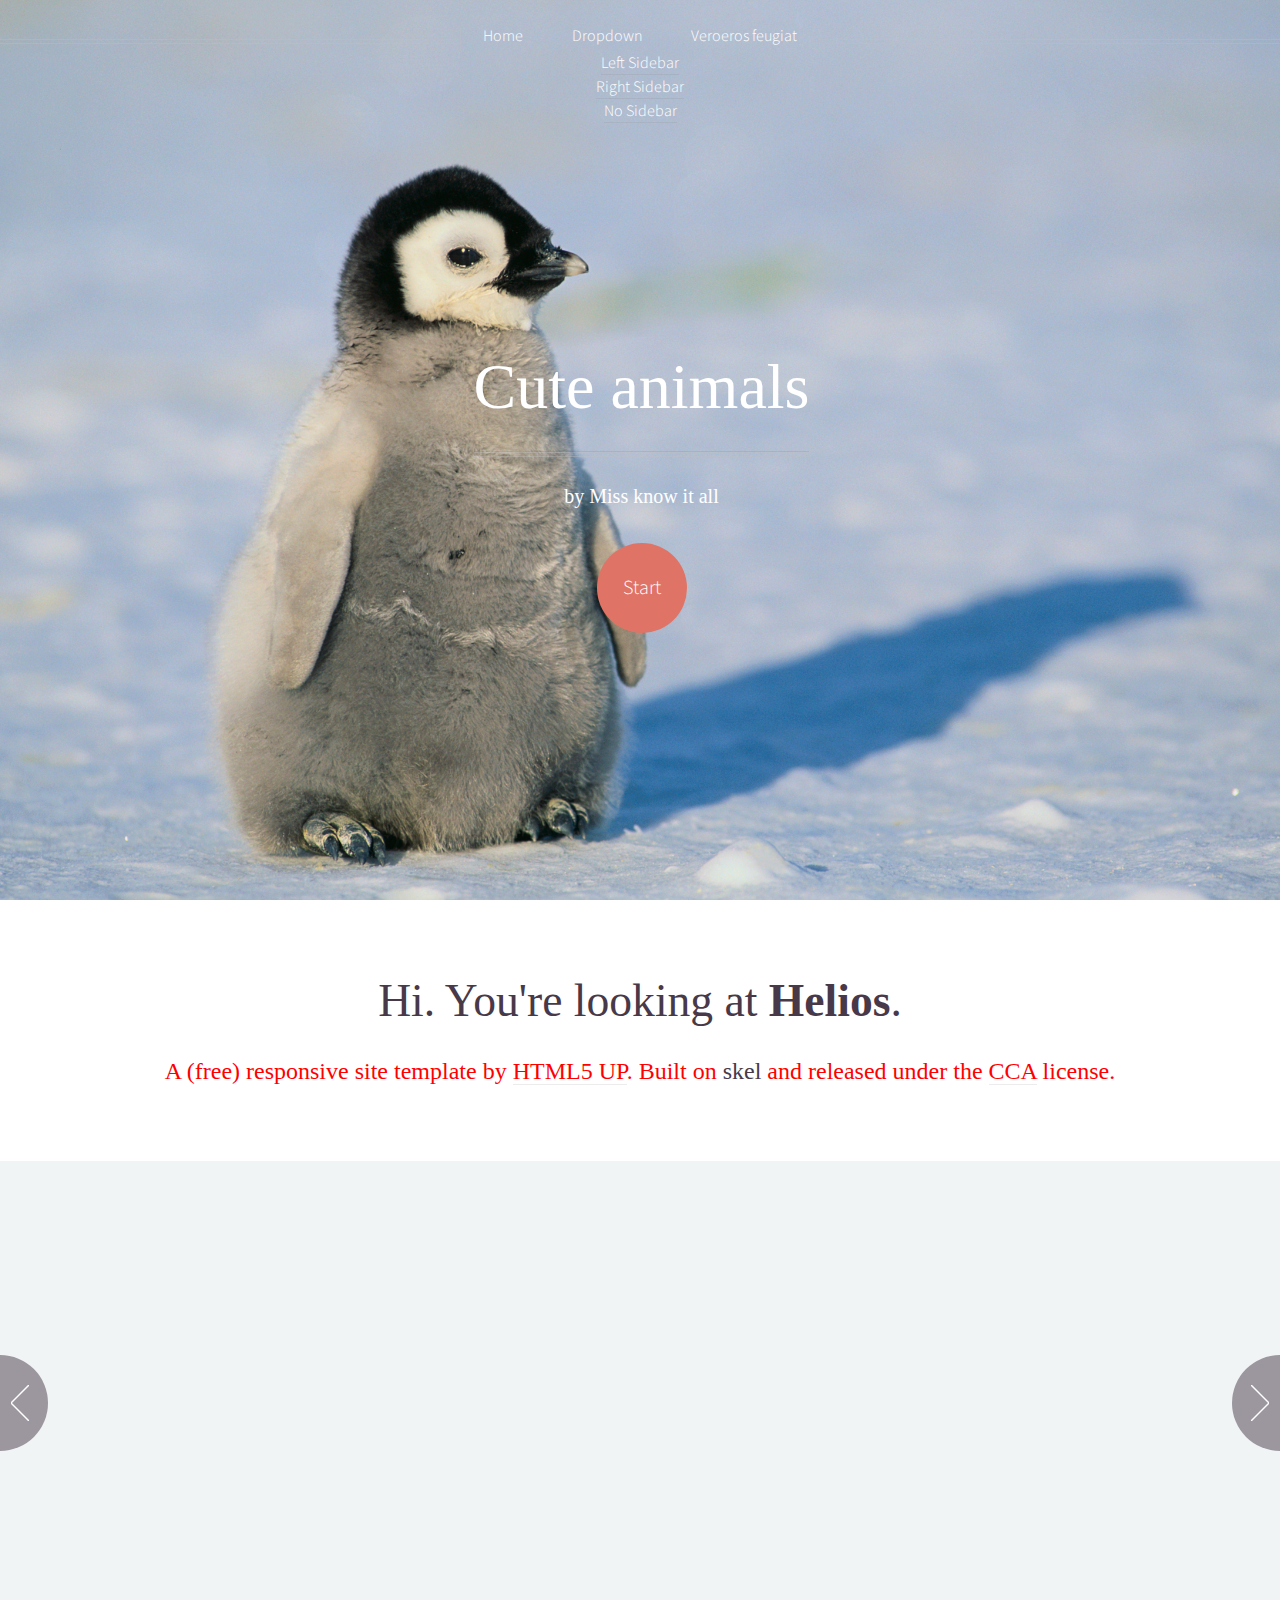
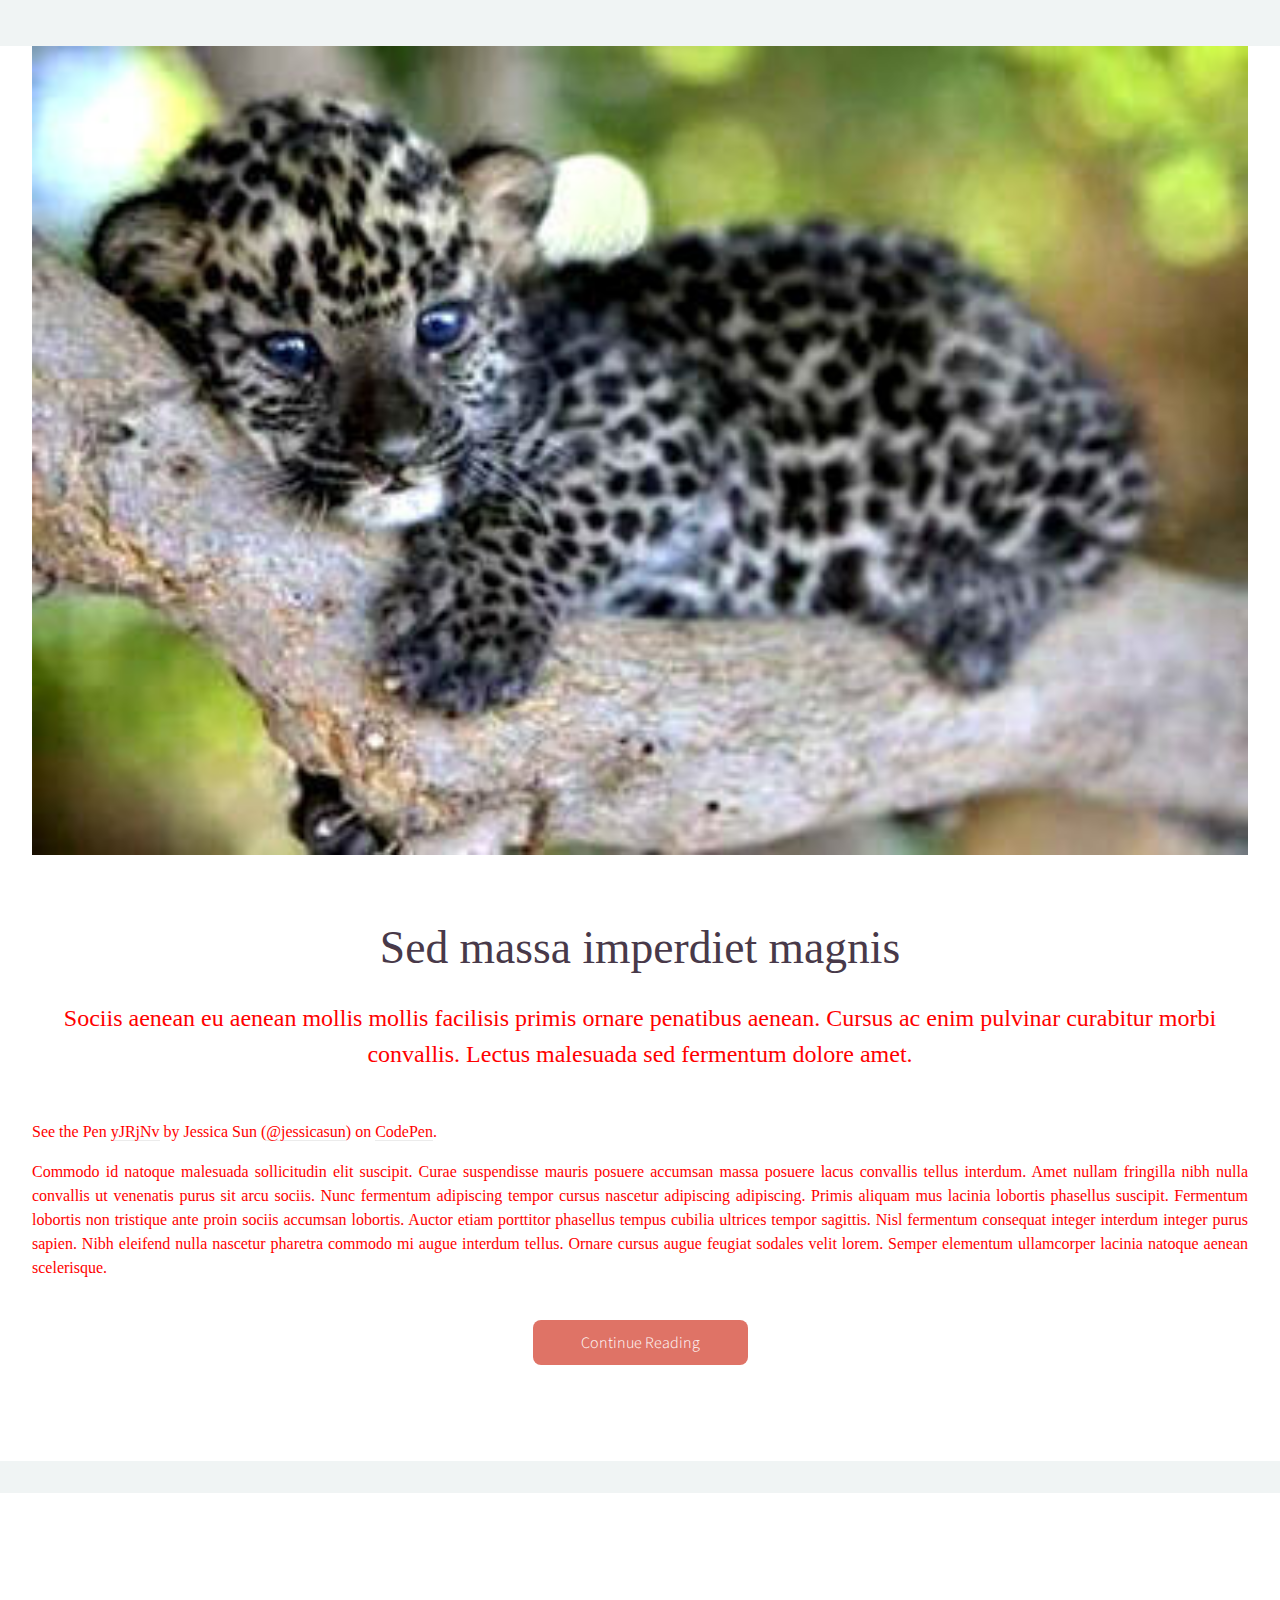
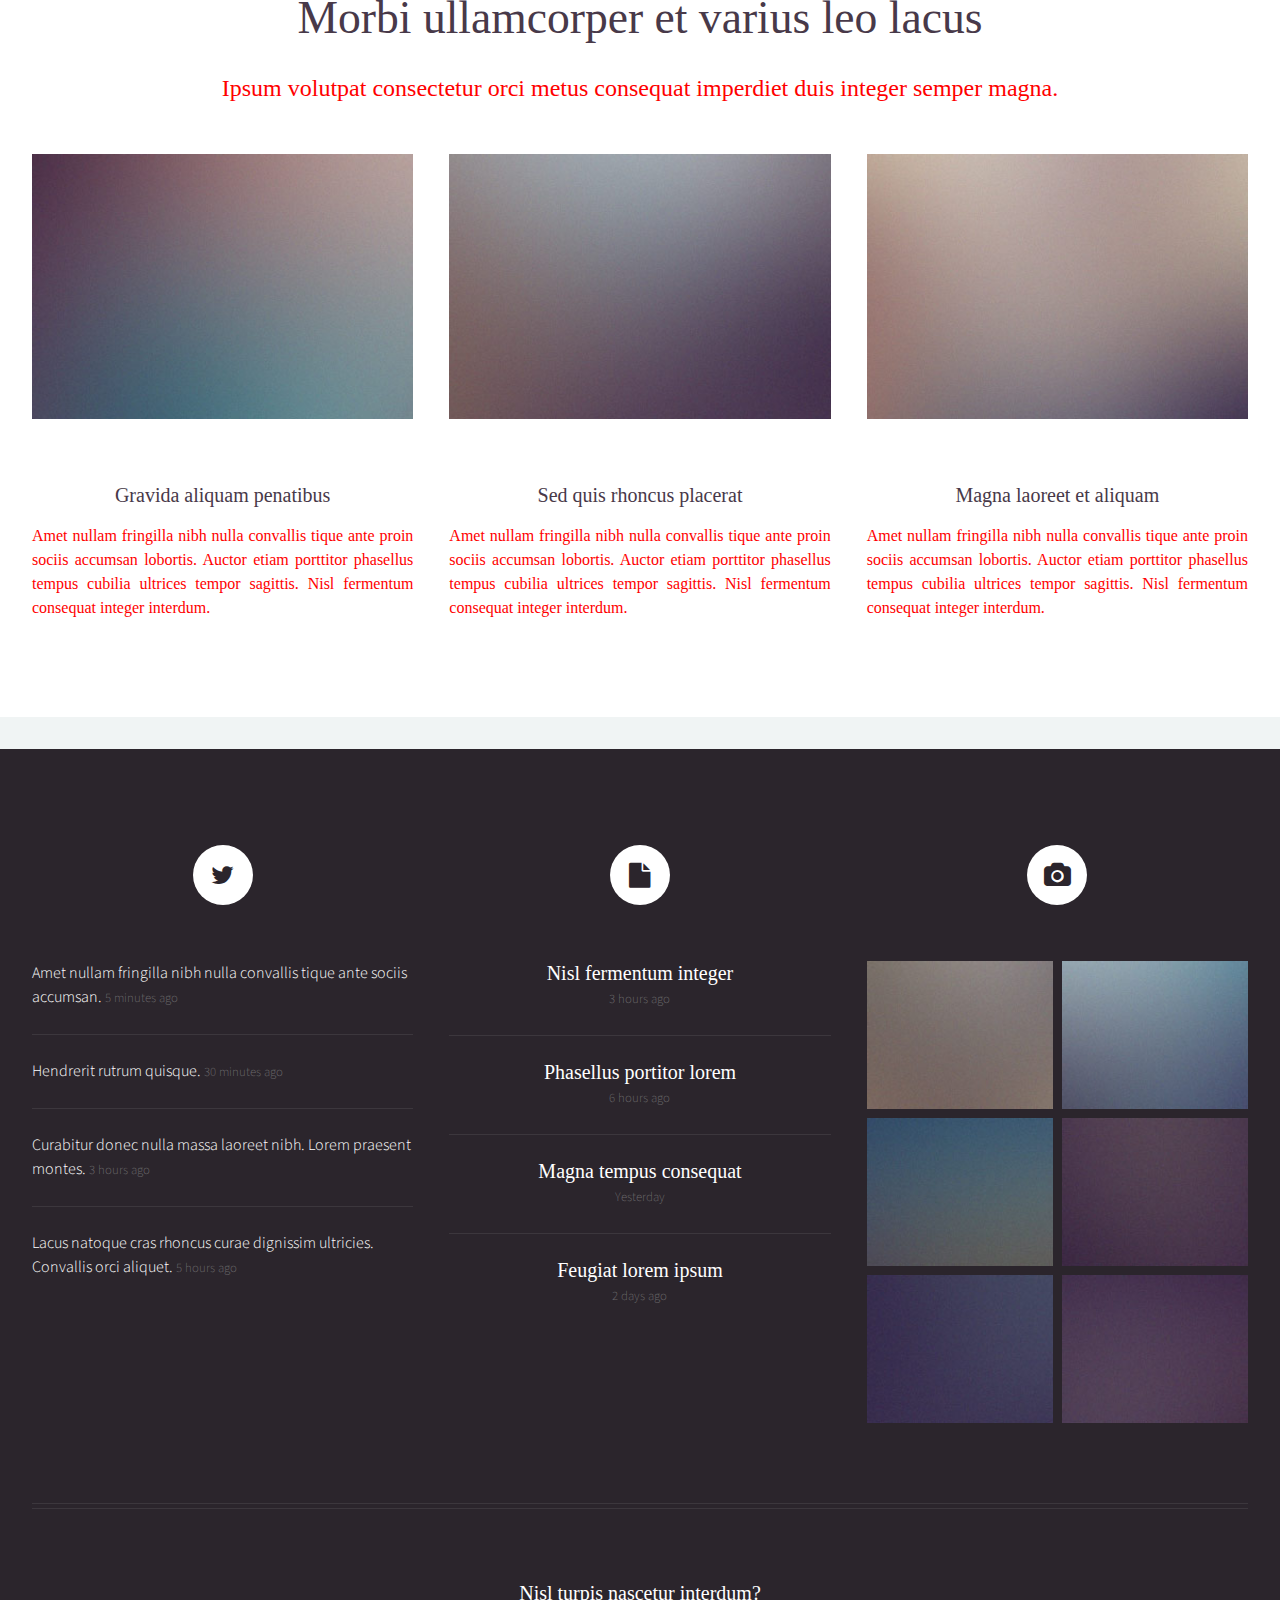
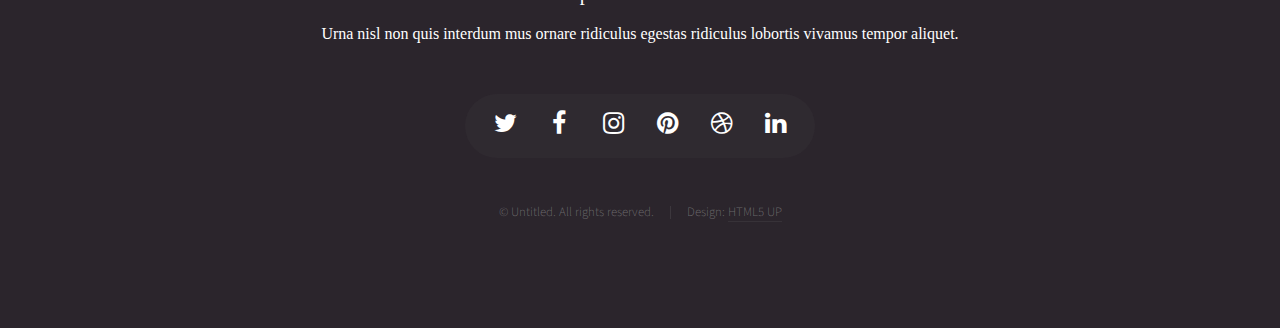
==== commit be2cb0a1: "codepen" ====
--- a/index.html
+++ b/index.html
@@ -1,275 +1,386 @@
 <!DOCTYPE HTML>
 <!--
-	Overflow by HTML5 UP
+	Helios by HTML5 UP
 	html5up.net | @ajlkn
 	Free for personal and commercial use under the CCA 3.0 license (html5up.net/license)
 -->
 <html>
 	<head>
-		<title>baby animals</title>
+		<title>Cute animals</title>
 		<meta charset="utf-8" />
 		<meta name="viewport" content="width=device-width, initial-scale=1" />
 		<!--[if lte IE 8]><script src="assets/js/ie/html5shiv.js"></script><![endif]-->
 		<link rel="stylesheet" href="assets/css/main.css" />
+		<link rel="stylesheet" href="assets/css/custom.css" />
 		<!--[if lte IE 8]><link rel="stylesheet" href="assets/css/ie8.css" /><![endif]-->
 	</head>
-	<body>
-
-		<!-- Header -->
-			<section id="header">
-				<header>
-					<h1>cute baby animals</h1>
-					<p>by jess</p>
-				</header>
-				<footer>
-					<a href="#banner" class="button style2 scrolly-middle">baby</a>
-				</footer>
-			</section>
-
-		<!-- Banner -->
-			<section id="banner">
-				<header>
-					<h2></h2>
-					<a href="#first" class="button style2 scrolly">animals</a>
-				</footer>
-			</section>
-
-		<!-- Feature 1 -->
-			<article id="first" class="container box style1 right">
-				<a href="#" class="image fit"><img src="images/pic01.jpg" alt="" /></a>
-				<div class="inner">
+	<body class="homepage">
+		<div id="page-wrapper">
+
+			<!-- Header -->
+				<div id="header">
+
+					<!-- Inner -->
+						<div class="inner">
+							<header>
+								<h1><a href="index.html" id="logo">Cute animals</a></h1>
+								<hr />
+								<p>by Miss know it all</p>
+							</header>
+							<footer>
+								<a href="#banner" class="button circled scrolly">Start</a>
+							</footer>
+						</div>
+
+					<!-- Nav -->
+						<nav id="nav">
+							<ul>
+								<li><a href="index.html">Home</a></li>
+								<li>
+									<a href="#">Dropdown</a>
+									<ul>
+										<li><a href="#">baby seal.jpg</a></li>
+										<li><a href="#">bunny.jpg</a></li>
+										<li><a href="#">deer.jpg</a></li>
+										<li>
+												<li><a href="#">parr.</a></li>
+												<li><a href="#">por</a></li>
+												<li><a href="#">Magna phasellus</a></li>
+												<li><a href="#">Etiam dolore nisl</a></li>
+											</ul>
+										</li>
+										<li><a href="#">Veroeros feugiat</a></li>
+									</ul>
+								</li>
+								<li><a href="left-sidebar.html">Left Sidebar</a></li>
+								<li><a href="right-sidebar.html">Right Sidebar</a></li>
+								<li><a href="no-sidebar.html">No Sidebar</a></li>
+							</ul>
+						</nav>
+
+				</div>
+
+			<!-- Banner -->
+				<section id="banner">
 					<header>
-					<p>HI! i'm jessica</p>
+						<h2>Hi. You're looking at <strong>Helios</strong>.</h2>
+						<p>
+							A (free) responsive site template by <a href="http://html5up.net">HTML5 UP</a>.
+							Built on <strong>skel</strong> and released under the <a href="http://html5up.net/license">CCA</a> license.
+						</p>
 					</header>
+				</section>
+
+			<!-- Carousel -->
+				<section class="carousel">
+					<div class="reel">
+
+						<article>
+							<a href="#" class="image featured"><img src="images/bunny.jpg" alt="" /></a>
+							<header>
+								<h3><a href="#">Pulvinar sagittis congue</a></h3>
+							</header>
+							<p></p>
+						</article>
+
+						<article>
+							
+							<a href="#" class="image featured"><img src="images/deer.jpg" alt="" /></a>
+							<header>
+								<h3><a href="#">Fermentum sagittis proin</a></h3>
+							</header>
+							<p></p>
+						</article>
+
+						<article>
+							<a href="#" class="image featured"><img src="images/baby seal.jpg" alt="" /></a>
+							<header>
+								<h3><a href="#">Sed quis rhoncus placerat</a></h3>
+							</header>
+							<p></p>
+						</article>
+
+						<article>
+							<a href="#" class="image featured"><img src="images/dol.jpg" alt="" /></a>
+							<header>
+								<h3><a href="#">Ultrices urna sit lobortis</a></h3>
+							</header>
+							<p></p>
+						</article>
+
+						<article>
+							<a href="#" class="image featured"><img src="images/por.jpg" alt="" /></a>
+							<header>
+								<h3><a href="#">Varius magnis sollicitudin</a></h3>
+							</header>
+							<p></p>
+						</article>
+
+						<article>
+							<a href="#" class="image featured"><img src="images/polar.jpg" alt="" /></a>
+							<header>
+								<h3><a href="#">Pulvinar sagittis congue</a></h3>
+							</header>
+							<p></p>
+						</article>
+
+						<article>
+							<a href="#" class="image featured"><img src="images/ell.jpg" alt="" /></a>
+							<header>
+								<h3><a href="#">Fermentum sagittis proin</a></h3>
+							</header>
+							<p></p>
+						</article>
+
+						<article>
+							<a href="#" class="image featured"><img src="images/gir.jpg" alt="" /></a>
+							<header>
+								<h3><a href="#">Sed quis rhoncus placerat</a></h3>
+							</header>
+							<p></p>
+						</article>
+
+						<article>
+							<a href="#" class="image featured"><img src="images/parr.jpg" alt="" /></a>
+							<header>
+								<h3><a href="#">Ultrices urna sit lobortis</a></h3>
+							</header>
+							<p></p>
+						</article>
+
+						<article>
+							<a href="#" class="image featured"><img src="images/pig.jpg" alt="" /></a>
+							<header>
+								<h3><a href="#">Varius magnis sollicitudin</a></h3>
+							</header>
+							<p></p>
+						</article>
+
+					</div>
+				</section>
+
+			<!-- Main -->
+				<div class="wrapper style2">
+
+					<article id="main" class="container special">
+						<a href="#" class="image featured"><img src="images/leopard.jpg" alt="" /></a>
+						<header>
+							<h2><a href="#">Sed massa imperdiet magnis</a></h2>
+							<p>
+								Sociis aenean eu aenean mollis mollis facilisis primis ornare penatibus aenean. Cursus ac enim
+								pulvinar curabitur morbi convallis. Lectus malesuada sed fermentum dolore amet.
+							</p>
+						</header>
+						<p data-height="265" data-theme-id="0" data-slug-hash="yJRjNv" data-default-tab="css,result" data-user="jessicasun" data-embed-version="2" class="codepen">See the Pen <a href="http://codepen.io/jessicasun/pen/yJRjNv/">yJRjNv</a> by Jessica Sun (<a href="http://codepen.io/jessicasun">@jessicasun</a>) on <a href="http://codepen.io">CodePen</a>.</p>
+<script async src="//assets.codepen.io/assets/embed/ei.js"></script>
+						<p>
+							Commodo id natoque malesuada sollicitudin elit suscipit. Curae suspendisse mauris posuere accumsan massa
+							posuere lacus convallis tellus interdum. Amet nullam fringilla nibh nulla convallis ut venenatis purus
+							sit arcu sociis. Nunc fermentum adipiscing tempor cursus nascetur adipiscing adipiscing. Primis aliquam
+							mus lacinia lobortis phasellus suscipit. Fermentum lobortis non tristique ante proin sociis accumsan
+							lobortis. Auctor etiam porttitor phasellus tempus cubilia ultrices tempor sagittis. Nisl fermentum
+							consequat integer interdum integer purus sapien. Nibh eleifend nulla nascetur pharetra commodo mi augue
+							interdum tellus. Ornare cursus augue feugiat sodales velit lorem. Semper elementum ullamcorper lacinia
+							natoque aenean scelerisque.
+						</p>
+						<footer>
+							<a href="#" class="button">Continue Reading</a>
+						</footer>
+					</article>
+
 				</div>
-			</article>
-
-		<!-- Feature 2 -->
-			<article class="container box style1 left">
-				<a href="#" class="image fit"><img src="images/pic02.jpg" alt="" /></a>
-				<div class="inner">
-					<header>
-					</header>
-			</article>
-
-		<!-- Portfolio -->
-			<article class="container box style2">
-				<header>
-					
-				<div class="inner gallery">
-					<div class="row 0%">
-						<div class="3u 12u(mobile)"><a href="images/deer.jpg" class="image fit"><img src="images/deer.jpg" alt="" title=" " /></a></div>
-						<div class="3u 12u(mobile)"><a href="images/bunny.jpg" class="image fit"><img src="images/bunny.jpg" alt="" title=" " /></a></div>
-						<div class="3u 12u(mobile)"><a href="images/baby seal.jpg" class="image fit"><img src="images/baby seal.jpg" alt="" title=" " /></a></div>
-						<div class="3u 12u(mobile)"><a href="images/polar.jpg" class="image fit"><img src="images/polar.jpg" alt="" title=" "/></a></div>
-					</div>
-					<div class="row 0%">
-						<div class="3u 12u(mobile)"><a href="images/dol.jpg" class="image fit"><img src="images/dol.jpg" alt="" title=" " /></a></div>
-						<div class="3u 12u(mobile)"><a href="images/ell.jpg" class="image fit"><img src="images/ell.jpg" alt="" title=" " /></a></div>
-						<div class="3u 12u(mobile)"><a href="images/parr.jpg" class="image fit"><img src="images/parr.jpg" alt="" title=" "/></a></div>
-						<div class="3u 12u(mobile)"><a href="images/por.jpg" class="image fit"><img src="images/por.jpg" alt="" title=" " /></a></div>
+
+			<!-- Features -->
+				<div class="wrapper style1">
+
+					<section id="features" class="container special">
+						<header>
+							<h2>Morbi ullamcorper et varius leo lacus</h2>
+							<p>Ipsum volutpat consectetur orci metus consequat imperdiet duis integer semper magna.</p>
+						</header>
+						<div class="row">
+							<article class="4u 12u(mobile) special">
+								<a href="#" class="image featured"><img src="images/pic07.jpg" alt="" /></a>
+								<header>
+									<h3><a href="#">Gravida aliquam penatibus</a></h3>
+								</header>
+								<p>
+									Amet nullam fringilla nibh nulla convallis tique ante proin sociis accumsan lobortis. Auctor etiam
+									porttitor phasellus tempus cubilia ultrices tempor sagittis. Nisl fermentum consequat integer interdum.
+								</p>
+							</article>
+							<article class="4u 12u(mobile) special">
+								<a href="#" class="image featured"><img src="images/pic08.jpg" alt="" /></a>
+								<header>
+									<h3><a href="#">Sed quis rhoncus placerat</a></h3>
+								</header>
+								<p>
+									Amet nullam fringilla nibh nulla convallis tique ante proin sociis accumsan lobortis. Auctor etiam
+									porttitor phasellus tempus cubilia ultrices tempor sagittis. Nisl fermentum consequat integer interdum.
+								</p>
+							</article>
+							<article class="4u 12u(mobile) special">
+								<a href="#" class="image featured"><img src="images/pic09.jpg" alt="" /></a>
+								<header>
+									<h3><a href="#">Magna laoreet et aliquam</a></h3>
+								</header>
+								<p>
+									Amet nullam fringilla nibh nulla convallis tique ante proin sociis accumsan lobortis. Auctor etiam
+									porttitor phasellus tempus cubilia ultrices tempor sagittis. Nisl fermentum consequat integer interdum.
+								</p>
+							</article>
+						</div>
+					</section>
+
+				</div>
+
+			<!-- Footer -->
+				<div id="footer">
+					<div class="container">
+						<div class="row">
+
+							<!-- Tweets -->
+								<section class="4u 12u(mobile)">
+									<header>
+										<h2 class="icon fa-twitter circled"><span class="label">Tweets</span></h2>
+									</header>
+									<ul class="divided">
+										<li>
+											<article class="tweet">
+												Amet nullam fringilla nibh nulla convallis tique ante sociis accumsan.
+												<span class="timestamp">5 minutes ago</span>
+											</article>
+										</li>
+										<li>
+											<article class="tweet">
+												Hendrerit rutrum quisque.
+												<span class="timestamp">30 minutes ago</span>
+											</article>
+										</li>
+										<li>
+											<article class="tweet">
+												Curabitur donec nulla massa laoreet nibh. Lorem praesent montes.
+												<span class="timestamp">3 hours ago</span>
+											</article>
+										</li>
+										<li>
+											<article class="tweet">
+												Lacus natoque cras rhoncus curae dignissim ultricies. Convallis orci aliquet.
+												<span class="timestamp">5 hours ago</span>
+											</article>
+										</li>
+									</ul>
+								</section>
+
+							<!-- Posts -->
+								<section class="4u 12u(mobile)">
+									<header>
+										<h2 class="icon fa-file circled"><span class="label">Posts</span></h2>
+									</header>
+									<ul class="divided">
+										<li>
+											<article class="post stub">
+												<header>
+													<h3><a href="#">Nisl fermentum integer</a></h3>
+												</header>
+												<span class="timestamp">3 hours ago</span>
+											</article>
+										</li>
+										<li>
+											<article class="post stub">
+												<header>
+													<h3><a href="#">Phasellus portitor lorem</a></h3>
+												</header>
+												<span class="timestamp">6 hours ago</span>
+											</article>
+										</li>
+										<li>
+											<article class="post stub">
+												<header>
+													<h3><a href="#">Magna tempus consequat</a></h3>
+												</header>
+												<span class="timestamp">Yesterday</span>
+											</article>
+										</li>
+										<li>
+											<article class="post stub">
+												<header>
+													<h3><a href="#">Feugiat lorem ipsum</a></h3>
+												</header>
+												<span class="timestamp">2 days ago</span>
+											</article>
+										</li>
+									</ul>
+								</section>
+
+							<!-- Photos -->
+								<section class="4u 12u(mobile)">
+									<header>
+										<h2 class="icon fa-camera circled"><span class="label">Photos</span></h2>
+									</header>
+									<div class="row 25%">
+										<div class="6u">
+											<a href="#" class="image fit"><img src="images/pic10.jpg" alt="" /></a>
+										</div>
+										<div class="6u$">
+											<a href="#" class="image fit"><img src="images/pic11.jpg" alt="" /></a>
+										</div>
+										<div class="6u">
+											<a href="#" class="image fit"><img src="images/pic12.jpg" alt="" /></a>
+										</div>
+										<div class="6u$">
+											<a href="#" class="image fit"><img src="images/pic13.jpg" alt="" /></a>
+										</div>
+										<div class="6u">
+											<a href="#" class="image fit"><img src="images/pic14.jpg" alt="" /></a>
+										</div>
+										<div class="6u$">
+											<a href="#" class="image fit"><img src="images/pic15.jpg" alt="" /></a>
+										</div>
+									</div>
+								</section>
+
+						</div>
+						<hr />
+						<div class="row">
+							<div class="12u">
+
+								<!-- Contact -->
+									<section class="contact">
+										<header>
+											<h3>Nisl turpis nascetur interdum?</h3>
+										</header>
+										<p>Urna nisl non quis interdum mus ornare ridiculus egestas ridiculus lobortis vivamus tempor aliquet.</p>
+										<ul class="icons">
+											<li><a href="#" class="icon fa-twitter"><span class="label">Twitter</span></a></li>
+											<li><a href="#" class="icon fa-facebook"><span class="label">Facebook</span></a></li>
+											<li><a href="#" class="icon fa-instagram"><span class="label">Instagram</span></a></li>
+											<li><a href="#" class="icon fa-pinterest"><span class="label">Pinterest</span></a></li>
+											<li><a href="#" class="icon fa-dribbble"><span class="label">Dribbble</span></a></li>
+											<li><a href="#" class="icon fa-linkedin"><span class="label">Linkedin</span></a></li>
+										</ul>
+									</section>
+
+								<!-- Copyright -->
+									<div class="copyright">
+										<ul class="menu">
+											<li>&copy; Untitled. All rights reserved.</li><li>Design: <a href="http://html5up.net">HTML5 UP</a></li>
+										</ul>
+									</div>
+
+							</div>
+
+						</div>
 					</div>
 				</div>
-			</article>
-
-		<!-- Contact -->
-			<!-- <article class="container box style3">
-				<header>
-					<h2>
-				</header>
-				<form method="post" action="#">
-					<div class="row 50%">
-						<div class="6u 12u$(mobile)"><input type="text" class="text" name="name" placeholder="Name" /></div>
-						<div class="6u$ 12u$(mobile)"><input type="text" class="text" name="email" placeholder="Email" /></div>
-						<div class="12u$">
-							<textarea name="message" placeholder="Message"></textarea>
-						</div>
-						<div class="12u$">
-							<ul class="actions">
-								<li><input type="submit" value="Send Message" /></li>
-							</ul>
-						</div>
-					</div>
-				</form>
-			</article> -->
-
-		<!-- Generic -->
-		<!--
-			<article class="container box style3">
-				<header>
-					<h2>Generic Box</h2>
-					<p>Just a generic box. Nothing to see here.</p>
-				</header>
-				<section>
-					<header>
-						<h3>Paragraph</h3>
-						<p>This is a subtitle</p>
-					</header>
-					<p>Phasellus nisl nisl, varius id <sup>porttitor sed pellentesque</sup> ac orci. Pellentesque
-					habitant <strong>strong</strong> tristique <b>bold</b> et netus <i>italic</i> malesuada <em>emphasized</em> ac turpis egestas. Morbi
-					leo suscipit ut. Praesent <sub>id turpis vitae</sub> turpis pretium ultricies. Vestibulum sit
-					amet risus elit.</p>
-				</section>
-				<section>
-					<header>
-						<h3>Blockquote</h3>
-					</header>
-					<blockquote>Fringilla nisl. Donec accumsan interdum nisi, quis tincidunt felis sagittis eget.
-					tempus euismod. Vestibulum ante ipsum primis in faucibus.</blockquote>
-				</section>
-				<section>
-					<header>
-						<h3>Divider</h3>
-					</header>
-					<p>Donec consectetur <a href="#">vestibulum dolor et pulvinar</a>. Etiam vel felis enim, at viverra
-					ligula. Ut porttitor sagittis lorem, quis eleifend nisi ornare vel. Praesent nec orci
-					facilisis leo magna. Cras sit amet urna eros, id egestas urna. Quisque aliquam
-					tempus euismod. Vestibulum ante ipsum primis in faucibus orci luctus et ultrices
-					posuere cubilia.</p>
-					<hr />
-					<p>Donec consectetur vestibulum dolor et pulvinar. Etiam vel felis enim, at viverra
-					ligula. Ut porttitor sagittis lorem, quis eleifend nisi ornare vel. Praesent nec orci
-					facilisis leo magna. Cras sit amet urna eros, id egestas urna. Quisque aliquam
-					tempus euismod. Vestibulum ante ipsum primis in faucibus orci luctus et ultrices
-					posuere cubilia.</p>
-				</section>
-				<section>
-					<header>
-						<h3>Unordered List</h3>
-					</header>
-					<ul class="default">
-						<li>Donec consectetur vestibulum dolor et pulvinar. Etiam vel felis enim, at viverra ligula. Ut porttitor sagittis lorem, quis eleifend nisi ornare vel.</li>
-						<li>Donec consectetur vestibulum dolor et pulvinar. Etiam vel felis enim, at viverra ligula. Ut porttitor sagittis lorem, quis eleifend nisi ornare vel.</li>
-						<li>Donec consectetur vestibulum dolor et pulvinar. Etiam vel felis enim, at viverra ligula. Ut porttitor sagittis lorem, quis eleifend nisi ornare vel.</li>
-						<li>Donec consectetur vestibulum dolor et pulvinar. Etiam vel felis enim, at viverra ligula. Ut porttitor sagittis lorem, quis eleifend nisi ornare vel.</li>
-					</ul>
-				</section>
-				<section>
-					<header>
-						<h3>Ordered List</h3>
-					</header>
-					<ol class="default">
-						<li>Donec consectetur vestibulum dolor et pulvinar. Etiam vel felis enim, at viverra ligula. Ut porttitor sagittis lorem, quis eleifend nisi ornare vel.</li>
-						<li>Donec consectetur vestibulum dolor et pulvinar. Etiam vel felis enim, at viverra ligula. Ut porttitor sagittis lorem, quis eleifend nisi ornare vel.</li>
-						<li>Donec consectetur vestibulum dolor et pulvinar. Etiam vel felis enim, at viverra ligula. Ut porttitor sagittis lorem, quis eleifend nisi ornare vel.</li>
-						<li>Donec consectetur vestibulum dolor et pulvinar. Etiam vel felis enim, at viverra ligula. Ut porttitor sagittis lorem, quis eleifend nisi ornare vel.</li>
-					</ol>
-				</section>
-				<section>
-					<header>
-						<h3>Table</h3>
-					</header>
-					<div class="table-wrapper">
-						<table class="default">
-							<thead>
-								<tr>
-									<th>ID</th>
-									<th>Name</th>
-									<th>Description</th>
-									<th>Price</th>
-								</tr>
-							</thead>
-							<tbody>
-								<tr>
-									<td>45815</td>
-									<td>Something</td>
-									<td>Ut porttitor sagittis lorem quis nisi ornare.</td>
-									<td>29.99</td>
-								</tr>
-								<tr>
-									<td>24524</td>
-									<td>Nothing</td>
-									<td>Ut porttitor sagittis lorem quis nisi ornare.</td>
-									<td>19.99</td>
-								</tr>
-								<tr>
-									<td>45815</td>
-									<td>Something</td>
-									<td>Ut porttitor sagittis lorem quis nisi ornare.</td>
-									<td>29.99</td>
-								</tr>
-								<tr>
-									<td>24524</td>
-									<td>Nothing</td>
-									<td>Ut porttitor sagittis lorem quis nisi ornare.</td>
-									<td>19.99</td>
-								</tr>
-							</tbody>
-							<tfoot>
-								<tr>
-									<td colspan="3"></td>
-									<td>100.00</td>
-								</tr>
-							</tfoot>
-						</table>
-					</div>
-				</section>
-				<section>
-					<header>
-						<h3>Form</h3>
-					</header>
-					<form method="post" action="#">
-						<div class="row">
-							<div class="6u">
-								<input class="text" type="text" name="name" id="name" value="" placeholder="John Doe" />
-							</div>
-							<div class="6u">
-								<input class="text" type="text" name="email" id="email" value="" placeholder="johndoe@domain.tld" />
-							</div>
-						</div>
-						<div class="row">
-							<div class="12u">
-								<select name="department" id="department">
-									<option value="">Choose a department</option>
-									<option value="1">Manufacturing</option>
-									<option value="2">Administration</option>
-									<option value="3">Support</option>
-								</select>
-							</div>
-						</div>
-						<div class="row">
-							<div class="12u">
-								<input class="text" type="text" name="subject" id="subject" value="" placeholder="Enter your subject" />
-							</div>
-						</div>
-						<div class="row">
-							<div class="12u">
-								<textarea name="message" id="message" placeholder="Enter your message"></textarea>
-							</div>
-						</div>
-						<div class="row">
-							<div class="12u">
-								<ul class="actions">
-									<li><input type="submit" value="Submit" /></li>
-									<li><input type="reset" class="style3" value="Clear Form" /></li>
-								</ul>
-							</div>
-						</div>
-					</form>
-				</section>
-			</article>
-		-->
-
-		<section id="footer">
-			<ul class="icons">
-				<li><a href="#" class="icon fa-twitter"><span class="label">Twitter</span></a></li>
-				<li><a href="#" class="icon fa-facebook"><span class="label">Facebook</span></a></li>
-				<li><a href="#" class="icon fa-google-plus"><span class="label">Google+</span></a></li>
-				<li><a href="#" class="icon fa-pinterest"><span class="label">Pinterest</span></a></li>
-				<li><a href="#" class="icon fa-dribbble"><span class="label">Dribbble</span></a></li>
-				<li><a href="#" class="icon fa-linkedin"><span class="label">LinkedIn</span></a></li>
-			</ul>
-			<div class="copyright">
-				<ul class="menu">
-					<li>&copy; Untitled. All rights reserved.</li><li>Design: <a href="http://html5up.net">HTML5 UP</a></li>
-				</ul>
-			</div>
-		</section>
+
+		</div>
 
 		<!-- Scripts -->
 			<script src="assets/js/jquery.min.js"></script>
+			<script src="assets/js/jquery.dropotron.min.js"></script>
 			<script src="assets/js/jquery.scrolly.min.js"></script>
-			<script src="assets/js/jquery.poptrox.min.js"></script>
+			<script src="assets/js/jquery.onvisible.min.js"></script>
 			<script src="assets/js/skel.min.js"></script>
 			<script src="assets/js/util.js"></script>
 			<!--[if lte IE 8]><script src="assets/js/ie/respond.min.js"></script><![endif]-->
--- a/assets/css/main.css
+++ b/assets/css/main.css
@@ -1,8 +1,8 @@
-@import url("http://fonts.googleapis.com/css?family=Source+Sans+Pro:300,300italic,400,600");
+@import url("http://fonts.googleapis.com/css?family=Source+Sans+Pro:300,300italic,400,400italic,600");
 @import url("font-awesome.min.css");
 
 /*
-	Overflow by HTML5 UP
+	Helios by HTML5 UP
 	html5up.net | @ajlkn
 	Free for personal and commercial use under the CCA 3.0 license (html5up.net/license)
 */
@@ -65,126 +65,152 @@
 
 	.container.\31 25\25 {
 		width: 100%;
-		max-width: 1425px;
-		min-width: 1140px;
+		max-width: 1750px;
+		min-width: 1400px;
 	}
 
 	.container.\37 5\25 {
-		width: 855px;
+		width: 1050px;
 	}
 
 	.container.\35 0\25 {
-		width: 570px;
+		width: 700px;
 	}
 
 	.container.\32 5\25 {
-		width: 285px;
+		width: 350px;
 	}
 
 	.container {
-		width: 1140px;
+		width: 1400px;
 	}
 
 	@media screen and (max-width: 1680px) {
 
 		.container.\31 25\25 {
 			width: 100%;
-			max-width: 1200px;
-			min-width: 960px;
+			max-width: 1500px;
+			min-width: 1200px;
 		}
 
 		.container.\37 5\25 {
-			width: 720px;
+			width: 900px;
 		}
 
 		.container.\35 0\25 {
-			width: 480px;
+			width: 600px;
 		}
 
 		.container.\32 5\25 {
-			width: 240px;
+			width: 300px;
 		}
 
 		.container {
-			width: 960px;
-		}
-
-	}
-
-	@media screen and (max-width: 1080px) {
+			width: 1200px;
+		}
+
+	}
+
+	@media screen and (max-width: 1280px) {
 
 		.container.\31 25\25 {
 			width: 100%;
-			max-width: 118.75%;
-			min-width: 95%;
+			max-width: 125%;
+			min-width: 100%;
 		}
 
 		.container.\37 5\25 {
-			width: 71.25%;
+			width: 75%;
 		}
 
 		.container.\35 0\25 {
-			width: 47.5%;
+			width: 50%;
 		}
 
 		.container.\32 5\25 {
-			width: 23.75%;
+			width: 25%;
 		}
 
 		.container {
-			width: 95%;
-		}
-
-	}
-
-	@media screen and (max-width: 840px) {
+			width: 100%;
+		}
+
+	}
+
+	@media screen and (max-width: 960px) {
 
 		.container.\31 25\25 {
 			width: 100%;
-			max-width: 118.75%;
-			min-width: 95%;
+			max-width: 125%;
+			min-width: 100%;
 		}
 
 		.container.\37 5\25 {
-			width: 71.25%;
+			width: 75%;
 		}
 
 		.container.\35 0\25 {
-			width: 47.5%;
+			width: 50%;
 		}
 
 		.container.\32 5\25 {
-			width: 23.75%;
+			width: 25%;
 		}
 
 		.container {
-			width: 95%;
-		}
-
-	}
-
-	@media screen and (max-width: 736px) {
+			width: 100%;
+		}
+
+	}
+
+	@media screen and (max-width: 840px) {
 
 		.container.\31 25\25 {
 			width: 100%;
-			max-width: 118.75%;
-			min-width: 95%;
+			max-width: 125%;
+			min-width: 100%;
 		}
 
 		.container.\37 5\25 {
-			width: 71.25%;
+			width: 75%;
 		}
 
 		.container.\35 0\25 {
-			width: 47.5%;
+			width: 50%;
 		}
 
 		.container.\32 5\25 {
-			width: 23.75%;
+			width: 25%;
 		}
 
 		.container {
-			width: 95% !important;
+			width: 100% !important;
+		}
+
+	}
+
+	@media screen and (max-width: 736px) {
+
+		.container.\31 25\25 {
+			width: 100%;
+			max-width: 125%;
+			min-width: 100%;
+		}
+
+		.container.\37 5\25 {
+			width: 75%;
+		}
+
+		.container.\35 0\25 {
+			width: 50%;
+		}
+
+		.container.\32 5\25 {
+			width: 25%;
+		}
+
+		.container {
+			width: 100% !important;
 		}
 
 	}
@@ -237,83 +263,83 @@
 	}
 
 	.row > * {
-		padding: 40px 0 0 40px;
+		padding: 48px 0 0 48px;
 	}
 
 	.row {
-		margin: -40px 0 -1px -40px;
+		margin: -48px 0 -1px -48px;
 	}
 
 	.row.uniform > * {
-		padding: 40px 0 0 40px;
+		padding: 48px 0 0 48px;
 	}
 
 	.row.uniform {
-		margin: -40px 0 -1px -40px;
+		margin: -48px 0 -1px -48px;
 	}
 
 	.row.\32 00\25 > * {
-		padding: 80px 0 0 80px;
+		padding: 96px 0 0 96px;
 	}
 
 	.row.\32 00\25 {
-		margin: -80px 0 -1px -80px;
+		margin: -96px 0 -1px -96px;
 	}
 
 	.row.uniform.\32 00\25 > * {
-		padding: 80px 0 0 80px;
+		padding: 96px 0 0 96px;
 	}
 
 	.row.uniform.\32 00\25 {
-		margin: -80px 0 -1px -80px;
+		margin: -96px 0 -1px -96px;
 	}
 
 	.row.\31 50\25 > * {
-		padding: 60px 0 0 60px;
+		padding: 72px 0 0 72px;
 	}
 
 	.row.\31 50\25 {
-		margin: -60px 0 -1px -60px;
+		margin: -72px 0 -1px -72px;
 	}
 
 	.row.uniform.\31 50\25 > * {
-		padding: 60px 0 0 60px;
+		padding: 72px 0 0 72px;
 	}
 
 	.row.uniform.\31 50\25 {
-		margin: -60px 0 -1px -60px;
+		margin: -72px 0 -1px -72px;
 	}
 
 	.row.\35 0\25 > * {
-		padding: 20px 0 0 20px;
+		padding: 24px 0 0 24px;
 	}
 
 	.row.\35 0\25 {
-		margin: -20px 0 -1px -20px;
+		margin: -24px 0 -1px -24px;
 	}
 
 	.row.uniform.\35 0\25 > * {
-		padding: 20px 0 0 20px;
+		padding: 24px 0 0 24px;
 	}
 
 	.row.uniform.\35 0\25 {
-		margin: -20px 0 -1px -20px;
+		margin: -24px 0 -1px -24px;
 	}
 
 	.row.\32 5\25 > * {
-		padding: 10px 0 0 10px;
+		padding: 12px 0 0 12px;
 	}
 
 	.row.\32 5\25 {
-		margin: -10px 0 -1px -10px;
+		margin: -12px 0 -1px -12px;
 	}
 
 	.row.uniform.\32 5\25 > * {
-		padding: 10px 0 0 10px;
+		padding: 12px 0 0 12px;
 	}
 
 	.row.uniform.\32 5\25 {
-		margin: -10px 0 -1px -10px;
+		margin: -12px 0 -1px -12px;
 	}
 
 	.\31 2u, .\31 2u\24 {
@@ -450,83 +476,83 @@
 	@media screen and (max-width: 1680px) {
 
 		.row > * {
-			padding: 40px 0 0 40px;
+			padding: 48px 0 0 48px;
 		}
 
 		.row {
-			margin: -40px 0 -1px -40px;
+			margin: -48px 0 -1px -48px;
 		}
 
 		.row.uniform > * {
-			padding: 40px 0 0 40px;
+			padding: 48px 0 0 48px;
 		}
 
 		.row.uniform {
-			margin: -40px 0 -1px -40px;
+			margin: -48px 0 -1px -48px;
 		}
 
 		.row.\32 00\25 > * {
-			padding: 80px 0 0 80px;
+			padding: 96px 0 0 96px;
 		}
 
 		.row.\32 00\25 {
-			margin: -80px 0 -1px -80px;
+			margin: -96px 0 -1px -96px;
 		}
 
 		.row.uniform.\32 00\25 > * {
-			padding: 80px 0 0 80px;
+			padding: 96px 0 0 96px;
 		}
 
 		.row.uniform.\32 00\25 {
-			margin: -80px 0 -1px -80px;
+			margin: -96px 0 -1px -96px;
 		}
 
 		.row.\31 50\25 > * {
-			padding: 60px 0 0 60px;
+			padding: 72px 0 0 72px;
 		}
 
 		.row.\31 50\25 {
-			margin: -60px 0 -1px -60px;
+			margin: -72px 0 -1px -72px;
 		}
 
 		.row.uniform.\31 50\25 > * {
-			padding: 60px 0 0 60px;
+			padding: 72px 0 0 72px;
 		}
 
 		.row.uniform.\31 50\25 {
-			margin: -60px 0 -1px -60px;
+			margin: -72px 0 -1px -72px;
 		}
 
 		.row.\35 0\25 > * {
-			padding: 20px 0 0 20px;
+			padding: 24px 0 0 24px;
 		}
 
 		.row.\35 0\25 {
-			margin: -20px 0 -1px -20px;
+			margin: -24px 0 -1px -24px;
 		}
 
 		.row.uniform.\35 0\25 > * {
-			padding: 20px 0 0 20px;
+			padding: 24px 0 0 24px;
 		}
 
 		.row.uniform.\35 0\25 {
-			margin: -20px 0 -1px -20px;
+			margin: -24px 0 -1px -24px;
 		}
 
 		.row.\32 5\25 > * {
-			padding: 10px 0 0 10px;
+			padding: 12px 0 0 12px;
 		}
 
 		.row.\32 5\25 {
-			margin: -10px 0 -1px -10px;
+			margin: -12px 0 -1px -12px;
 		}
 
 		.row.uniform.\32 5\25 > * {
-			padding: 10px 0 0 10px;
+			padding: 12px 0 0 12px;
 		}
 
 		.row.uniform.\32 5\25 {
-			margin: -10px 0 -1px -10px;
+			margin: -12px 0 -1px -12px;
 		}
 
 		.\31 2u\28wide\29, .\31 2u\24\28wide\29 {
@@ -662,86 +688,86 @@
 
 	}
 
-	@media screen and (max-width: 1080px) {
+	@media screen and (max-width: 1280px) {
 
 		.row > * {
-			padding: 40px 0 0 40px;
+			padding: 36px 0 0 36px;
 		}
 
 		.row {
-			margin: -40px 0 -1px -40px;
+			margin: -36px 0 -1px -36px;
 		}
 
 		.row.uniform > * {
-			padding: 40px 0 0 40px;
+			padding: 36px 0 0 36px;
 		}
 
 		.row.uniform {
-			margin: -40px 0 -1px -40px;
+			margin: -36px 0 -1px -36px;
 		}
 
 		.row.\32 00\25 > * {
-			padding: 80px 0 0 80px;
+			padding: 72px 0 0 72px;
 		}
 
 		.row.\32 00\25 {
-			margin: -80px 0 -1px -80px;
+			margin: -72px 0 -1px -72px;
 		}
 
 		.row.uniform.\32 00\25 > * {
-			padding: 80px 0 0 80px;
+			padding: 72px 0 0 72px;
 		}
 
 		.row.uniform.\32 00\25 {
-			margin: -80px 0 -1px -80px;
+			margin: -72px 0 -1px -72px;
 		}
 
 		.row.\31 50\25 > * {
-			padding: 60px 0 0 60px;
+			padding: 54px 0 0 54px;
 		}
 
 		.row.\31 50\25 {
-			margin: -60px 0 -1px -60px;
+			margin: -54px 0 -1px -54px;
 		}
 
 		.row.uniform.\31 50\25 > * {
-			padding: 60px 0 0 60px;
+			padding: 54px 0 0 54px;
 		}
 
 		.row.uniform.\31 50\25 {
-			margin: -60px 0 -1px -60px;
+			margin: -54px 0 -1px -54px;
 		}
 
 		.row.\35 0\25 > * {
-			padding: 20px 0 0 20px;
+			padding: 18px 0 0 18px;
 		}
 
 		.row.\35 0\25 {
-			margin: -20px 0 -1px -20px;
+			margin: -18px 0 -1px -18px;
 		}
 
 		.row.uniform.\35 0\25 > * {
-			padding: 20px 0 0 20px;
+			padding: 18px 0 0 18px;
 		}
 
 		.row.uniform.\35 0\25 {
-			margin: -20px 0 -1px -20px;
+			margin: -18px 0 -1px -18px;
 		}
 
 		.row.\32 5\25 > * {
-			padding: 10px 0 0 10px;
+			padding: 9px 0 0 9px;
 		}
 
 		.row.\32 5\25 {
-			margin: -10px 0 -1px -10px;
+			margin: -9px 0 -1px -9px;
 		}
 
 		.row.uniform.\32 5\25 > * {
-			padding: 10px 0 0 10px;
+			padding: 9px 0 0 9px;
 		}
 
 		.row.uniform.\32 5\25 {
-			margin: -10px 0 -1px -10px;
+			margin: -9px 0 -1px -9px;
 		}
 
 		.\31 2u\28normal\29, .\31 2u\24\28normal\29 {
@@ -877,86 +903,86 @@
 
 	}
 
-	@media screen and (max-width: 840px) {
+	@media screen and (max-width: 960px) {
 
 		.row > * {
-			padding: 30px 0 0 30px;
+			padding: 32px 0 0 32px;
 		}
 
 		.row {
-			margin: -30px 0 -1px -30px;
+			margin: -32px 0 -1px -32px;
 		}
 
 		.row.uniform > * {
-			padding: 30px 0 0 30px;
+			padding: 32px 0 0 32px;
 		}
 
 		.row.uniform {
-			margin: -30px 0 -1px -30px;
+			margin: -32px 0 -1px -32px;
 		}
 
 		.row.\32 00\25 > * {
-			padding: 60px 0 0 60px;
+			padding: 64px 0 0 64px;
 		}
 
 		.row.\32 00\25 {
-			margin: -60px 0 -1px -60px;
+			margin: -64px 0 -1px -64px;
 		}
 
 		.row.uniform.\32 00\25 > * {
-			padding: 60px 0 0 60px;
+			padding: 64px 0 0 64px;
 		}
 
 		.row.uniform.\32 00\25 {
-			margin: -60px 0 -1px -60px;
+			margin: -64px 0 -1px -64px;
 		}
 
 		.row.\31 50\25 > * {
-			padding: 45px 0 0 45px;
+			padding: 48px 0 0 48px;
 		}
 
 		.row.\31 50\25 {
-			margin: -45px 0 -1px -45px;
+			margin: -48px 0 -1px -48px;
 		}
 
 		.row.uniform.\31 50\25 > * {
-			padding: 45px 0 0 45px;
+			padding: 48px 0 0 48px;
 		}
 
 		.row.uniform.\31 50\25 {
-			margin: -45px 0 -1px -45px;
+			margin: -48px 0 -1px -48px;
 		}
 
 		.row.\35 0\25 > * {
-			padding: 15px 0 0 15px;
+			padding: 16px 0 0 16px;
 		}
 
 		.row.\35 0\25 {
-			margin: -15px 0 -1px -15px;
+			margin: -16px 0 -1px -16px;
 		}
 
 		.row.uniform.\35 0\25 > * {
-			padding: 15px 0 0 15px;
+			padding: 16px 0 0 16px;
 		}
 
 		.row.uniform.\35 0\25 {
-			margin: -15px 0 -1px -15px;
+			margin: -16px 0 -1px -16px;
 		}
 
 		.row.\32 5\25 > * {
-			padding: 7.5px 0 0 7.5px;
+			padding: 8px 0 0 8px;
 		}
 
 		.row.\32 5\25 {
-			margin: -7.5px 0 -1px -7.5px;
+			margin: -8px 0 -1px -8px;
 		}
 
 		.row.uniform.\32 5\25 > * {
-			padding: 7.5px 0 0 7.5px;
+			padding: 8px 0 0 8px;
 		}
 
 		.row.uniform.\32 5\25 {
-			margin: -7.5px 0 -1px -7.5px;
+			margin: -8px 0 -1px -8px;
 		}
 
 		.\31 2u\28narrow\29, .\31 2u\24\28narrow\29 {
@@ -1092,6 +1118,221 @@
 
 	}
 
+	@media screen and (max-width: 840px) {
+
+		.row > * {
+			padding: 32px 0 0 32px;
+		}
+
+		.row {
+			margin: -32px 0 -1px -32px;
+		}
+
+		.row.uniform > * {
+			padding: 32px 0 0 32px;
+		}
+
+		.row.uniform {
+			margin: -32px 0 -1px -32px;
+		}
+
+		.row.\32 00\25 > * {
+			padding: 64px 0 0 64px;
+		}
+
+		.row.\32 00\25 {
+			margin: -64px 0 -1px -64px;
+		}
+
+		.row.uniform.\32 00\25 > * {
+			padding: 64px 0 0 64px;
+		}
+
+		.row.uniform.\32 00\25 {
+			margin: -64px 0 -1px -64px;
+		}
+
+		.row.\31 50\25 > * {
+			padding: 48px 0 0 48px;
+		}
+
+		.row.\31 50\25 {
+			margin: -48px 0 -1px -48px;
+		}
+
+		.row.uniform.\31 50\25 > * {
+			padding: 48px 0 0 48px;
+		}
+
+		.row.uniform.\31 50\25 {
+			margin: -48px 0 -1px -48px;
+		}
+
+		.row.\35 0\25 > * {
+			padding: 16px 0 0 16px;
+		}
+
+		.row.\35 0\25 {
+			margin: -16px 0 -1px -16px;
+		}
+
+		.row.uniform.\35 0\25 > * {
+			padding: 16px 0 0 16px;
+		}
+
+		.row.uniform.\35 0\25 {
+			margin: -16px 0 -1px -16px;
+		}
+
+		.row.\32 5\25 > * {
+			padding: 8px 0 0 8px;
+		}
+
+		.row.\32 5\25 {
+			margin: -8px 0 -1px -8px;
+		}
+
+		.row.uniform.\32 5\25 > * {
+			padding: 8px 0 0 8px;
+		}
+
+		.row.uniform.\32 5\25 {
+			margin: -8px 0 -1px -8px;
+		}
+
+		.\31 2u\28narrower\29, .\31 2u\24\28narrower\29 {
+			width: 100%;
+			clear: none;
+			margin-left: 0;
+		}
+
+		.\31 1u\28narrower\29, .\31 1u\24\28narrower\29 {
+			width: 91.6666666667%;
+			clear: none;
+			margin-left: 0;
+		}
+
+		.\31 0u\28narrower\29, .\31 0u\24\28narrower\29 {
+			width: 83.3333333333%;
+			clear: none;
+			margin-left: 0;
+		}
+
+		.\39 u\28narrower\29, .\39 u\24\28narrower\29 {
+			width: 75%;
+			clear: none;
+			margin-left: 0;
+		}
+
+		.\38 u\28narrower\29, .\38 u\24\28narrower\29 {
+			width: 66.6666666667%;
+			clear: none;
+			margin-left: 0;
+		}
+
+		.\37 u\28narrower\29, .\37 u\24\28narrower\29 {
+			width: 58.3333333333%;
+			clear: none;
+			margin-left: 0;
+		}
+
+		.\36 u\28narrower\29, .\36 u\24\28narrower\29 {
+			width: 50%;
+			clear: none;
+			margin-left: 0;
+		}
+
+		.\35 u\28narrower\29, .\35 u\24\28narrower\29 {
+			width: 41.6666666667%;
+			clear: none;
+			margin-left: 0;
+		}
+
+		.\34 u\28narrower\29, .\34 u\24\28narrower\29 {
+			width: 33.3333333333%;
+			clear: none;
+			margin-left: 0;
+		}
+
+		.\33 u\28narrower\29, .\33 u\24\28narrower\29 {
+			width: 25%;
+			clear: none;
+			margin-left: 0;
+		}
+
+		.\32 u\28narrower\29, .\32 u\24\28narrower\29 {
+			width: 16.6666666667%;
+			clear: none;
+			margin-left: 0;
+		}
+
+		.\31 u\28narrower\29, .\31 u\24\28narrower\29 {
+			width: 8.3333333333%;
+			clear: none;
+			margin-left: 0;
+		}
+
+		.\31 2u\24\28narrower\29 + *,
+		.\31 1u\24\28narrower\29 + *,
+		.\31 0u\24\28narrower\29 + *,
+		.\39 u\24\28narrower\29 + *,
+		.\38 u\24\28narrower\29 + *,
+		.\37 u\24\28narrower\29 + *,
+		.\36 u\24\28narrower\29 + *,
+		.\35 u\24\28narrower\29 + *,
+		.\34 u\24\28narrower\29 + *,
+		.\33 u\24\28narrower\29 + *,
+		.\32 u\24\28narrower\29 + *,
+		.\31 u\24\28narrower\29 + * {
+			clear: left;
+		}
+
+		.\-11u\28narrower\29 {
+			margin-left: 91.66667%;
+		}
+
+		.\-10u\28narrower\29 {
+			margin-left: 83.33333%;
+		}
+
+		.\-9u\28narrower\29 {
+			margin-left: 75%;
+		}
+
+		.\-8u\28narrower\29 {
+			margin-left: 66.66667%;
+		}
+
+		.\-7u\28narrower\29 {
+			margin-left: 58.33333%;
+		}
+
+		.\-6u\28narrower\29 {
+			margin-left: 50%;
+		}
+
+		.\-5u\28narrower\29 {
+			margin-left: 41.66667%;
+		}
+
+		.\-4u\28narrower\29 {
+			margin-left: 33.33333%;
+		}
+
+		.\-3u\28narrower\29 {
+			margin-left: 25%;
+		}
+
+		.\-2u\28narrower\29 {
+			margin-left: 16.66667%;
+		}
+
+		.\-1u\28narrower\29 {
+			margin-left: 8.33333%;
+		}
+
+	}
+
 	@media screen and (max-width: 736px) {
 
 		.row > * {
@@ -1310,28 +1551,15 @@
 /* Basic */
 
 	body {
-		background-color: #183026;
-		background-image: url("images/leopard.jpg"), url("../../images/bg.jpg");
-		background-repeat: no-repeat;
-		background-size: cover;
-		background-position: top left, center 0;
-		background-attachment: fixed, fixed;
+		background: #f0f4f4;
+		color: #5b5b5b;
+		font-size: 15pt;
+		line-height: 1.85em;
 		font-family: 'Source Sans Pro', sans-serif;
-		font-size: 18pt;
-		line-height: 1.75em;
 		font-weight: 300;
-		letter-spacing: 1px;
-		color: #3a3939;
-		text-shadow: 0 0 0.5px rgba(58, 57, 57, 0.25);
-		-webkit-text-stroke: 0.25px;
-	}
-
-		body.is-scroll {
-			background-attachment: scroll, scroll;
-			background-size: auto, 100% auto;
-		}
-
-		body.is-loading * {
+	}
+
+		body.is-loading *, body.is-loading *:after, body.is-loading *:before {
 			-moz-transition: none !important;
 			-webkit-transition: none !important;
 			-ms-transition: none !important;
@@ -1343,39 +1571,44 @@
 		}
 
 	input, textarea, select {
+		font-size: 15pt;
+		line-height: 1.85em;
 		font-family: 'Source Sans Pro', sans-serif;
-		font-size: 18pt;
-		line-height: 1.75em;
 		font-weight: 300;
-		letter-spacing: 1px;
-		color: #3a3939;
-		text-shadow: 0 0 0.5px rgba(58, 57, 57, 0.25);
-		-webkit-text-stroke: 0.25px;
 	}
 
 	h1, h2, h3, h4, h5, h6 {
 		font-weight: 400;
-		text-transform: uppercase;
-		line-height: 1.75em;
+		color: #483949;
+		line-height: 1.25em;
 	}
 
 	h1 a, h2 a, h3 a, h4 a, h5 a, h6 a {
 		color: inherit;
 		text-decoration: none;
+		border-bottom-color: transparent;
+	}
+
+	h1 strong, h2 strong, h3 strong, h4 strong, h5 strong, h6 strong {
+		font-weight: 600;
 	}
 
 	h2 {
+		font-size: 2.85em;
+	}
+
+	h3 {
 		font-size: 1.25em;
-		letter-spacing: 8px;
-	}
-
-	h3 {
+	}
+
+	h4 {
 		font-size: 1em;
-		letter-spacing: 5px;
+		margin: 0 0 0.25em 0;
 	}
 
 	strong, b {
 		font-weight: 400;
+		color: #483949;
 	}
 
 	em, i {
@@ -1383,18 +1616,18 @@
 	}
 
 	a {
-		-moz-transition: border-color 0.35s ease-in-out, color 0.35s ease-in-out;
-		-webkit-transition: border-color 0.35s ease-in-out, color 0.35s ease-in-out;
-		-ms-transition: border-color 0.35s ease-in-out, color 0.35s ease-in-out;
-		transition: border-color 0.35s ease-in-out, color 0.35s ease-in-out;
-		color: #35b88f;
-		text-shadow: 0 0 0.5px rgba(53, 184, 143, 0.25);
+		color: inherit;
+		border-bottom: solid 1px rgba(128, 128, 128, 0.15);
 		text-decoration: none;
-		border-bottom: dotted 1px rgba(53, 184, 143, 0.5);
+		-moz-transition: background-color 0.35s ease-in-out, color 0.35s ease-in-out, border-bottom-color 0.35s ease-in-out;
+		-webkit-transition: background-color 0.35s ease-in-out, color 0.35s ease-in-out, border-bottom-color 0.35s ease-in-out;
+		-ms-transition: background-color 0.35s ease-in-out, color 0.35s ease-in-out, border-bottom-color 0.35s ease-in-out;
+		transition: background-color 0.35s ease-in-out, color 0.35s ease-in-out, border-bottom-color 0.35s ease-in-out;
 	}
 
 		a:hover {
-			border-bottom-color: rgba(53, 184, 143, 0);
+			color: #ef8376;
+			border-bottom-color: transparent;
 		}
 
 	sub {
@@ -1409,14 +1642,8 @@
 		font-size: 0.8em;
 	}
 
-	hr {
-		border: 0;
-		border-top: solid 1px #dad9d9;
-		margin: 2em 0 2em 0;
-	}
-
 	blockquote {
-		border-left: solid 0.5em #eae9e9;
+		border-left: solid 0.5em #ddd;
 		padding: 1em 0 1em 2em;
 		font-style: italic;
 	}
@@ -1425,46 +1652,89 @@
 		margin-bottom: 1em;
 	}
 
-	header {
-		margin-bottom: 1em;
-	}
-
-		header p {
-			display: block;
-			margin: 0.5em 0 0 0;
-			padding: 0 0 1.5em 0;
-		}
-
-	footer {
-		margin-top: 1em;
+	p {
+		text-align: justify;
 	}
 
 	br.clear {
 		clear: both;
 	}
 
+	hr {
+		position: relative;
+		display: block;
+		border: 0;
+		top: 4.5em;
+		margin-bottom: 9em;
+		height: 6px;
+		border-top: solid 1px rgba(128, 128, 128, 0.2);
+		border-bottom: solid 1px rgba(128, 128, 128, 0.2);
+	}
+
+		hr:before, hr:after {
+			content: '';
+			position: absolute;
+			top: -8px;
+			display: block;
+			width: 1px;
+			height: 21px;
+			background: rgba(128, 128, 128, 0.2);
+		}
+
+		hr:before {
+			left: -1px;
+		}
+
+		hr:after {
+			right: -1px;
+		}
+
+	.timestamp {
+		color: rgba(128, 128, 128, 0.75);
+		font-size: 0.8em;
+	}
+
 /* Sections/Article */
 
 	section, article {
 		margin-bottom: 3em;
 	}
 
-	section > :last-child,
-	article > :last-child,
-	section:last-child,
-	article:last-child {
-		margin-bottom: 0;
-	}
+		section > :last-child, section:last-child, article > :last-child, article:last-child {
+			margin-bottom: 0;
+		}
+
+		section.special > header, section.special > footer, article.special > header, article.special > footer {
+			text-align: center;
+		}
 
 	.row > section, .row > article {
 		margin-bottom: 0;
 	}
 
+	header {
+		margin: 0 0 1em 0;
+	}
+
+		header > p {
+			display: block;
+			font-size: 1.5em;
+			margin: 1em 0 2em 0;
+			line-height: 1.5em;
+			text-align: inherit;
+		}
+
+	footer {
+		margin: 2.5em 0 0 0;
+	}
+
 /* Image */
 
 	.image {
+		position: relative;
 		display: inline-block;
 		border: 0;
+		outline: 0;
 	}
 
 		.image img {
@@ -1472,15 +1742,15 @@
 			width: 100%;
 		}
 
+		.image.fit {
+			display: block;
+			width: 100%;
+		}
+
 		.image.featured {
 			display: block;
 			width: 100%;
-			margin: 0 0 2em 0;
-		}
-
-		.image.fit {
-			display: block;
-			width: 100%;
+			margin: 0 0 4em 0;
 		}
 
 		.image.left {
@@ -1506,41 +1776,52 @@
 	}
 
 		ul.default li {
-			padding-left: 1.5em;
-			margin-top: 1.5em;
-		}
-
-			ul.default li:first-child {
-				margin-top: 0;
-			}
-
-	ul.icons {
-		cursor: default;
-	}
-
-		ul.icons li {
+			padding-left: 0.5em;
+		}
+
+	ul.actions {
+		margin: 3em 0 0 0;
+	}
+
+		form ul.actions {
+			margin-top: 0;
+		}
+
+		ul.actions li {
 			display: inline-block;
-		}
-
-		ul.icons a {
-			display: inline-block;
-			width: 2.5em;
-			height: 2.5em;
-			line-height: 2.5em;
-			text-align: center;
-			border: 0;
+			margin: 0 0.75em 0 0.75em;
+		}
+
+			ul.actions li:first-child {
+				margin-left: 0;
+			}
+
+			ul.actions li:last-child {
+				margin-right: 0;
+			}
+
+	ul.divided li {
+		border-top: solid 1px rgba(128, 128, 128, 0.2);
+		padding-top: 1.5em;
+		margin-top: 1.5em;
+	}
+
+		ul.divided li:first-child {
+			border-top: 0;
+			padding-top: 0;
+			margin-top: 0;
 		}
 
 	ul.menu {
-		cursor: default;
+		height: 1em;
+		line-height: 1em;
 	}
 
 		ul.menu li {
 			display: inline-block;
-			line-height: 1em;
-			border-left: solid 1px #dad9d9;
-			padding: 0 0 0 0.5em;
-			margin: 0 0 0 0.5em;
+			border-left: solid 1px rgba(128, 128, 128, 0.2);
+			padding-left: 1.25em;
+			margin-left: 1.25em;
 		}
 
 			ul.menu li:first-child {
@@ -1549,18 +1830,35 @@
 				margin-left: 0;
 			}
 
-	ul.actions {
+	ul.icons {
+		position: relative;
+		background: rgba(128, 128, 128, 0.05);
+		border-radius: 4em;
+		display: inline-block;
+		padding: 0.35em 0.75em 0.35em 0.75em;
+		font-size: 1.25em;
 		cursor: default;
 	}
 
-		ul.actions li {
+		ul.icons li {
 			display: inline-block;
-			margin: 0 0 0 0.5em;
-		}
-
-			ul.actions li:first-child {
-				margin-left: 0;
-			}
+		}
+
+			ul.icons li a {
+				display: inline-block;
+				background: none;
+				width: 2.5em;
+				height: 2.5em;
+				line-height: 2.5em;
+				text-align: center;
+				border-radius: 100%;
+				border: 0;
+				color: inherit;
+			}
+
+				ul.icons li a:hover {
+					color: #ef8376;
+				}
 
 	ol.default {
 		list-style: decimal;
@@ -1568,15 +1866,16 @@
 	}
 
 		ol.default li {
-			padding-left: 1.25em;
-			margin-top: 1.5em;
+			padding-left: 0.25em;
 		}
 
 /* Form */
 
 	form label {
 		display: block;
-		margin: 0 0 0.5em 0;
+		font-weight: 400;
+		color: #483949;
+		margin: 0 0 1em 0;
 	}
 
 	form input[type="text"],
@@ -1584,16 +1883,18 @@
 	form input[type="password"],
 	form select,
 	form textarea {
-		-moz-transition: background-color 0.35s ease-in-out;
-		-webkit-transition: background-color 0.35s ease-in-out;
-		-ms-transition: background-color 0.35s ease-in-out;
-		transition: background-color 0.35s ease-in-out;
 		-webkit-appearance: none;
 		display: block;
 		border: 0;
-		background: #f1f1f1;
+		background: #fafafa;
 		width: 100%;
-		padding: 0.75em;
+		border-radius: 0.5em;
+		border: solid 1px #E5E5E5;
+		padding: 1em;
+		-moz-transition: background-color 0.35s ease-in-out, border-color 0.35s ease-in-out;
+		-webkit-transition: background-color 0.35s ease-in-out, border-color 0.35s ease-in-out;
+		-ms-transition: background-color 0.35s ease-in-out, border-color 0.35s ease-in-out;
+		transition: background-color 0.35s ease-in-out, border-color 0.35s ease-in-out;
 	}
 
 		form input[type="text"]:focus,
@@ -1601,7 +1902,8 @@
 		form input[type="password"]:focus,
 		form select:focus,
 		form textarea:focus {
-			background: #f8f8f8;
+			background: #fff;
+			border-color: #df7366;
 		}
 
 	form input[type="text"],
@@ -1612,45 +1914,34 @@
 	}
 
 	form textarea {
-		min-height: 12em;
+		min-height: 9em;
 	}
 
 	form .formerize-placeholder {
-		color: #5a5959 !important;
+		color: #555 !important;
 	}
 
 	form ::-webkit-input-placeholder {
-		color: #5a5959 !important;
+		color: #555 !important;
 	}
 
 	form :-moz-placeholder {
-		color: #5a5959 !important;
+		color: #555 !important;
 	}
 
 	form ::-moz-placeholder {
-		color: #5a5959 !important;
+		color: #555 !important;
 	}
 
 	form :-ms-input-placeholder {
-		color: #5a5959 !important;
+		color: #555 !important;
 	}
 
 	form ::-moz-focus-inner {
 		border: 0;
 	}
 
-	form ul.actions {
-		margin-bottom: 0;
-		text-align: center;
-	}
-
 /* Table */
-
-	.table-wrapper {
-		width: 100%;
-		overflow-x: auto;
-		-webkit-overflow-scrolling: touch;
-	}
 
 	table {
 		width: 100%;
@@ -1661,25 +1952,33 @@
 		}
 
 			table.default tbody tr {
-				border-top: solid 1px #eae9e9;
+				border-top: solid 1px #e5e5e5;
 			}
 
 				table.default tbody tr:first-child {
 					border-top: 0;
 				}
 
+				table.default tbody tr:nth-child(2n+1) {
+					background: #fafafa;
+				}
+
 			table.default td {
-				padding: 0.75em 1.25em 0.75em 1.25em;
+				padding: 0.5em 1em 0.5em 1em;
 			}
 
 			table.default th {
 				text-align: left;
 				font-weight: 400;
-				padding: 0.75em 1.25em 0.75em 1.25em;
+				padding: 0.5em 1em 0.5em 1em;
 			}
 
 			table.default thead {
-				background: #f5f5f5;
+				border-bottom: solid 2px #e5e5e5;
+			}
+
+			table.default tfoot {
+				border-top: solid 2px #e5e5e5;
 			}
 
 /* Button */
@@ -1689,24 +1988,22 @@
 	input[type="reset"],
 	button,
 	.button {
-		-moz-transition: background-color 0.35s ease-in-out, color 0.35s ease-in-out;
-		-webkit-transition: background-color 0.35s ease-in-out, color 0.35s ease-in-out;
-		-ms-transition: background-color 0.35s ease-in-out, color 0.35s ease-in-out;
-		transition: background-color 0.35s ease-in-out, color 0.35s ease-in-out;
-		-webkit-appearance: none;
 		position: relative;
 		display: inline-block;
+		background: #df7366;
+		color: #fff;
+		text-align: center;
+		border-radius: 0.5em;
+		text-decoration: none;
+		padding: 0.65em 3em 0.65em 3em;
 		border: 0;
-		background: #35b88f;
-		color: #fff;
-		text-shadow: 0 0 0.5px rgba(255, 255, 255, 0.25);
 		cursor: pointer;
-		text-decoration: none;
 		outline: 0;
-		padding: 1em 3em 1em 3em;
-		text-align: center;
-		border-radius: 3em;
-		font-weight: 400;
+		font-weight: 300;
+		-moz-transition: background-color 0.35s ease-in-out, color 0.35s ease-in-out, border-bottom-color 0.35s ease-in-out;
+		-webkit-transition: background-color 0.35s ease-in-out, color 0.35s ease-in-out, border-bottom-color 0.35s ease-in-out;
+		-ms-transition: background-color 0.35s ease-in-out, color 0.35s ease-in-out, border-bottom-color 0.35s ease-in-out;
+		transition: background-color 0.35s ease-in-out, color 0.35s ease-in-out, border-bottom-color 0.35s ease-in-out;
 	}
 
 		input[type="button"]:hover,
@@ -1714,192 +2011,35 @@
 		input[type="reset"]:hover,
 		button:hover,
 		.button:hover {
-			background: #45c89f;
-		}
-
-		input[type="button"].style2,
-		input[type="submit"].style2,
-		input[type="reset"].style2,
-		button.style2,
-		.button.style2 {
-			color: #3a3939;
-			background: #fff;
-			box-shadow: inset 0 0 0 1px #fff;
-		}
-
-			input[type="button"].style2:hover,
-			input[type="submit"].style2:hover,
-			input[type="reset"].style2:hover,
-			button.style2:hover,
-			.button.style2:hover {
-				background: rgba(255, 255, 255, 0.1);
-				color: #fff !important;
-				text-shadow: 0 0 0.5px rgba(255, 255, 255, 0.25) !important;
-			}
-
-		input[type="button"].style3,
-		input[type="submit"].style3,
-		input[type="reset"].style3,
-		button.style3,
-		.button.style3 {
-			background: none;
-			color: #3a3939;
-			box-shadow: inset 0 0 0 1px #dad9d9;
-		}
-
-			input[type="button"].style3:hover,
-			input[type="submit"].style3:hover,
-			input[type="reset"].style3:hover,
-			button.style3:hover,
-			.button.style3:hover {
-				background: rgba(58, 57, 57, 0.025);
-			}
-
-/* Box */
-
-	.box {
-		position: relative;
-		margin-top: 9em;
-		margin-bottom: 0;
-	}
-
-		.box:after {
-			content: '';
-			display: block;
-			position: absolute;
-			top: -9em;
-			left: 50%;
-			height: 9em;
-			border-left: solid 1px #fff;
-		}
-
-		.box:before {
-			content: '';
-			display: block;
-			width: 90px;
-			height: 66px;
-			position: absolute;
-			left: 50%;
-			top: -4.5em;
-			margin-left: -45px;
-			margin-top: -33px;
-			background: url("images/arrow.svg") no-repeat;
-		}
-
-		.box :last-child {
-			margin-bottom: 0;
-		}
-
-		.box.style1 {
-			background: #fff;
-			padding: 3em;
-		}
-
-			.box.style1 .image {
-				display: block;
-				position: absolute;
-				top: 0;
-				width: 50%;
-				height: 100%;
-				background: #152E33;
-				overflow: hidden;
-			}
-
-				.box.style1 .image img {
-					position: absolute;
-					top: 0;
-					height: 100%;
-					width: auto;
-				}
-
-			.box.style1 .inner > :last-child {
-				margin: 0;
-			}
-
-			.box.style1.right .image {
-				left: 0;
-			}
-
-				.box.style1.right .image img {
-					right: 0;
-				}
-
-			.box.style1.right .inner {
-				margin-left: 50%;
-				padding-left: 3em;
-			}
-
-			.box.style1.left .image {
-				right: 0;
-			}
-
-				.box.style1.left .image img {
-					left: 0;
-				}
-
-			.box.style1.left .inner {
-				margin-right: 50%;
-				padding-right: 3em;
-			}
-
-		.box.style2 {
-			text-align: center;
-		}
-
-			.box.style2 header {
-				display: inline-block;
-				background: #fff;
-				padding: 2em 3em 2em 3em;
-				margin: 0;
-			}
-
-				.box.style2 header p {
-					padding: 0;
-				}
-
-			.box.style2 .inner {
-				position: relative;
-				padding: 40px 0 0px 0;
-			}
-
-				.box.style2 .inner:after {
-					content: '';
-					display: block;
-					position: absolute;
-					top: 0;
-					left: 50%;
-					height: 100%;
-					border-left: solid 1px #fff;
-				}
-
-				.box.style2 .inner .row {
-					position: relative;
-				}
-
-					.box.style2 .inner .row:before {
-						content: '';
-						display: block;
-						position: absolute;
-						top: 50%;
-						left: 20px;
-						width: calc(100% - 40px);
-						border-bottom: solid 1px #fff;
-					}
-
-				.box.style2 .inner .image {
-					position: relative;
-					z-index: 1;
-					padding: 20px;
-				}
-
-		.box.style3 {
-			background: #fff;
-			padding: 3em;
-		}
-
-			.box.style3 header {
-				text-align: center;
-			}
+			color: #fff;
+			background: #ef8376;
+		}
+
+		input[type="button"].alt,
+		input[type="submit"].alt,
+		input[type="reset"].alt,
+		button.alt,
+		.button.alt {
+			background: #2B252C;
+		}
+
+			input[type="button"].alt:hover,
+			input[type="submit"].alt:hover,
+			input[type="reset"].alt:hover,
+			button.alt:hover,
+			.button.alt:hover {
+				background: #3B353C;
+			}
+
+/* Post */
+
+	.post.stub {
+		text-align: center;
+	}
+
+		.post.stub header {
+			margin: 0;
+		}
 
 /* Icons */
 
@@ -1923,464 +2063,697 @@
 			display: none;
 		}
 
+		.icon.circled {
+			position: relative;
+			display: inline-block;
+			background: #2b252c;
+			color: #fff;
+			border-radius: 100%;
+			width: 3em;
+			height: 3em;
+			line-height: 3.25em;
+			text-align: center;
+			font-size: 1.25em;
+		}
+
+			header .icon.circled {
+				margin: 0 0 2em 0;
+			}
+
+/* Wrapper */
+
+	.wrapper {
+		background: #fff;
+		margin: 0 0 2em 0;
+		padding: 6em 0 6em 0;
+	}
+
+		.wrapper.style2 {
+			padding-top: 0;
+		}
+
 /* Header */
 
 	#header {
 		position: relative;
+		background-image: url("../../images/header.jpg");
+		background-size: cover;
+		background-position: center center;
+		background-attachment: fixed;
 		color: #fff;
-		text-shadow: 0 0 0.5px rgba(255, 255, 255, 0.25);
 		text-align: center;
-		margin: 0;
-		padding: 14em 0 14em 0;
+		padding: 7.5em 0 2em 0;
 		cursor: default;
 	}
+
+		#header:before {
+			content: '';
+			display: inline-block;
+			vertical-align: middle;
+			height: 100%;
+		}
+
+		#header .inner {
+			position: relative;
+			z-index: 1;
+			margin: 0;
+			display: inline-block;
+			vertical-align: middle;
+		}
 
 		#header header {
 			display: inline-block;
-			padding: 0 0 4.5em 0;
-		}
-
-			#header header h1 {
-				font-weight: 600;
-				font-size: 2em;
-				letter-spacing: 10px;
-			}
-
-			#header header p {
-				border-top: solid 1px rgba(255, 255, 255, 0.5);
-				color: rgba(255, 255, 255, 0.75);
-				text-shadow: 0 0 0.5px rgba(255, 255, 255, 0.1875);
-				font-size: 1em;
-				text-transform: uppercase;
-				letter-spacing: 3px;
-				padding: 0;
-				margin-top: 0.35em;
-			}
-
-				#header header p:before {
-					content: '';
-					display: block;
-					border-top: solid 1px rgba(255, 255, 255, 0.5);
-					margin: 4px 0 0.8em 0;
-				}
+		}
+
+			#header header > p {
+				font-size: 1.25em;
+				margin: 0;
+			}
+
+		#header h1 {
+			color: #fff;
+			font-size: 3em;
+			line-height: 1em;
+		}
+
+			#header h1 a {
+				color: inherit;
+			}
+
+		#header .button {
+			display: inline-block;
+			border-radius: 100%;
+			width: 4.5em;
+			height: 4.5em;
+			line-height: 4.5em;
+			text-align: center;
+			font-size: 1.25em;
+			padding: 0;
+		}
+
+		#header hr {
+			top: 1.5em;
+			margin-bottom: 3em;
+			border-bottom-color: rgba(192, 192, 192, 0.35);
+			box-shadow: inset 0 1px 0 0 rgba(192, 192, 192, 0.35);
+		}
+
+			#header hr:before, #header hr:after {
+				background: rgba(192, 192, 192, 0.35);
+			}
 
 		#header footer {
+			margin: 1em 0 0 0;
+		}
+
+	body.homepage #header {
+		height: 100vh;
+		min-height: 40em;
+	}
+
+		body.homepage #header h1 {
+			font-size: 4em;
+		}
+
+		body.homepage #header:after {
+			content: '';
+			background: #1C0920;
+			display: block;
 			position: absolute;
-			bottom: 9em;
+			left: 0;
+			top: 0;
+			width: 100%;
+			height: 100%;
+			opacity: 0;
+			-moz-transition: opacity 2.5s ease-in-out;
+			-webkit-transition: opacity 2.5s ease-in-out;
+			-ms-transition: opacity 2.5s ease-in-out;
+			transition: opacity 2.5s ease-in-out;
+			-moz-transition-delay: 0.5s;
+			-webkit-transition-delay: 0.5s;
+			-ms-transition-delay: 0.5s;
+			transition-delay: 0.5s;
+		}
+
+	body.homepage.is-loading #header:after {
+		opacity: 1;
+	}
+
+/* Nav */
+
+	#nav {
+		position: absolute;
+		top: 0;
+		left: 0;
+		width: 100%;
+		text-align: center;
+		padding: 1.5em 0 1.5em 0;
+		z-index: 1;
+		overflow: hidden;
+	}
+
+		#nav > ul {
+			line-height: 0px;
+			position: relative;
+			display: inline-block;
 			margin: 0;
-			width: 100%;
-		}
-
-			#header footer:after {
+			height: 21px;
+			border-left: solid 1px rgba(192, 192, 192, 0.35);
+			border-right: solid 1px rgba(192, 192, 192, 0.35);
+		}
+
+			#nav > ul:before, #nav > ul:after {
 				content: '';
 				display: block;
+				width: 300%;
 				position: absolute;
-				bottom: -9em;
+				top: 50%;
+				margin-top: -2px;
+				height: 5px;
+				border-top: solid 1px rgba(192, 192, 192, 0.35);
+				border-bottom: solid 1px rgba(192, 192, 192, 0.35);
+			}
+
+			#nav > ul:before {
+				left: 100%;
+				margin-left: 1px;
+			}
+
+			#nav > ul:after {
+				right: 100%;
+				margin-right: 1px;
+			}
+
+			#nav > ul > li {
+				display: inline-block;
+				margin: -9px 0.5em 0 0.5em;
+				border-radius: 0.5em;
+				padding: 0.85em;
+				border: solid 1px transparent;
+				-moz-transition: color 0.35s ease-in-out, border-color 0.35s ease-in-out;
+				-webkit-transition: color 0.35s ease-in-out, border-color 0.35s ease-in-out;
+				-ms-transition: color 0.35s ease-in-out, border-color 0.35s ease-in-out;
+				transition: color 0.35s ease-in-out, border-color 0.35s ease-in-out;
+			}
+
+				#nav > ul > li.active {
+					border-color: rgba(192, 192, 192, 0.35);
+				}
+
+				#nav > ul > li > a, #nav > ul > li > span {
+					display: block;
+					color: inherit;
+					text-decoration: none;
+					border: 0;
+					outline: 0;
+				}
+
+				#nav > ul > li > ul {
+					display: none;
+				}
+
+	.dropotron {
+		background: rgba(255, 255, 255, 0.975);
+		padding: 1em 1.25em 1em 1.25em;
+		line-height: 1em;
+		height: auto;
+		text-align: left;
+		border-radius: 0.5em;
+		box-shadow: 0 0.15em 0.25em 0 rgba(0, 0, 0, 0.25);
+		min-width: 12em;
+		margin-top: -1em;
+	}
+
+		.dropotron li {
+			border-top: solid 1px rgba(128, 128, 128, 0.2);
+			color: #5b5b5b;
+		}
+
+			.dropotron li:first-child {
+				border-top: 0;
+			}
+
+			.dropotron li:hover {
+				color: #ef8376;
+			}
+
+			.dropotron li a, .dropotron li span {
+				display: block;
+				border: 0;
+				padding: 0.5em 0 0.5em 0;
+				-moz-transition: color 0.35s ease-in-out;
+				-webkit-transition: color 0.35s ease-in-out;
+				-ms-transition: color 0.35s ease-in-out;
+				transition: color 0.35s ease-in-out;
+			}
+
+		.dropotron.level-0 {
+			margin-top: 2em;
+			font-size: 0.9em;
+		}
+
+			.dropotron.level-0:before {
+				content: '';
+				position: absolute;
 				left: 50%;
-				height: 9em;
-				border-left: solid 1px #fff;
-			}
-
-			#header footer:before {
+				top: -0.7em;
+				margin-left: -0.75em;
+				border-bottom: solid 0.75em rgba(255, 255, 255, 0.975);
+				border-left: solid 0.75em rgba(64, 64, 64, 0);
+				border-right: solid 0.75em rgba(64, 64, 64, 0);
+			}
+
+/* Banner */
+
+	#banner {
+		background: #fff;
+		text-align: center;
+		padding: 4.5em 0 4.5em 0;
+		margin-bottom: 0;
+	}
+
+		#banner header > p {
+			margin-bottom: 0;
+		}
+
+/* Content */
+
+	#content > hr {
+		top: 3em;
+		margin-bottom: 6em;
+	}
+
+	#content > section {
+		margin-bottom: 0;
+	}
+
+/* Sidebar */
+
+	#sidebar > hr {
+		top: 3em;
+		margin-bottom: 6em;
+	}
+
+		#sidebar > hr.first {
+			display: none;
+		}
+
+	#sidebar > section {
+		margin-bottom: 0;
+	}
+
+/* Main */
+
+	#main {
+		margin-bottom: 0;
+	}
+
+		#main section:first-of-type {
+			padding-top: 2em;
+		}
+
+/* Footer */
+
+	#footer {
+		position: relative;
+		overflow: hidden;
+		padding: 6em 0 6em 0;
+		background: #2b252c;
+		color: #fff;
+	}
+
+		#footer .icon.circled {
+			background: #fff;
+			color: #2b252c;
+		}
+
+		#footer header {
+			text-align: center;
+			cursor: default;
+		}
+
+		#footer h2, #footer h3, #footer h4, #footer h5, #footer h6 {
+			color: #fff;
+		}
+
+		#footer .contact {
+			text-align: center;
+		}
+
+			#footer .contact p {
+				text-align: center;
+				margin: 0 0 3em 0;
+			}
+
+		#footer .copyright {
+			text-align: center;
+			color: rgba(128, 128, 128, 0.75);
+			font-size: 0.8em;
+			cursor: default;
+		}
+
+			#footer .copyright a {
+				color: rgba(128, 128, 128, 0.75);
+			}
+
+				#footer .copyright a:hover {
+					color: rgba(212, 212, 212, 0.85);
+				}
+
+/* Carousel */
+
+	.carousel {
+		position: relative;
+		overflow: hidden;
+		padding: 2em 0 2em 0;
+		margin-bottom: 0;
+	}
+
+		.carousel .forward, .carousel .backward {
+			position: absolute;
+			top: 50%;
+			width: 6em;
+			height: 12em;
+			margin-top: -6em;
+			cursor: pointer;
+		}
+
+			.carousel .forward:before, .carousel .backward:before {
 				content: '';
 				display: block;
-				width: 90px;
-				height: 66px;
+				width: 6em;
+				height: 6em;
+				border-radius: 100%;
+				background-color: rgba(72, 57, 73, 0.5);
 				position: absolute;
-				left: 50%;
-				bottom: -4.5em;
-				margin-left: -45px;
-				margin-bottom: -33px;
-				background: url("images/arrow.svg") no-repeat;
-			}
-
-/* Banner */
-
-	#banner {
-		position: relative;
-		color: #fff;
-		text-shadow: 0 0 0.5px rgba(255, 255, 255, 0.25);
-		text-align: center;
-		background: #35b88f url("images/banner.svg") bottom center no-repeat;
-		padding: 5em 0 5em 0;
-		margin: 0;
-		background-size: 125% auto;
-	}
-
-		#banner .button {
-			color: #35b882;
-			text-shadow: 0 0 0.5px rgba(53, 184, 130, 0.25);
-		}
-
-		#banner header {
-			margin: 0 0 2em 0;
-		}
-
-			#banner header h2 {
-				font-weight: 400;
-				font-size: 1.75em;
-				letter-spacing: 8px;
-			}
-
-		#banner p {
-			margin: 0;
-		}
-
-		#banner footer {
-			margin: 2em 0 0 0;
-		}
-
-		#banner a {
-			color: inherit;
-			border-bottom-color: rgba(255, 255, 255, 0.5);
-		}
-
-			#banner a:hover {
-				border-bottom-color: rgba(255, 255, 255, 0);
-			}
-
-/* Footer */
-
-	#footer {
-		position: relative;
-		color: #fff;
-		text-shadow: 0 0 0.5px rgba(255, 255, 255, 0.25);
-		text-align: center;
-		margin: 4.5em 0 0 0;
-	}
-
-		#footer:after {
-			content: '';
-			display: block;
-			position: absolute;
-			top: -4.5em;
-			left: 50%;
-			height: 4.5em;
-			border-left: solid 1px #fff;
-		}
-
-		#footer a {
-			color: #fff;
-			text-shadow: 0 0 0.5px rgba(255, 255, 255, 0.25);
-			border-bottom-color: rgba(255, 255, 255, 0.5);
-		}
-
-			#footer a:hover {
-				color: #35b88f;
-				text-shadow: 0 0 0.5px rgba(69, 200, 159, 0.25);
-				border-bottom-color: rgba(53, 184, 143, 0.5);
-			}
-
-		#footer .icons {
-			padding: 0.75em 2em 0.75em 2em;
-			border-radius: 3em;
-			border: solid 1px #fff;
-			display: inline-block;
-			margin: 0 0 3em 0;
-		}
-
-		#footer .copyright {
-			margin: 0 0 9em 0;
-			font-size: 0.8em;
-		}
-
-/* Poptrox */
-
-	.poptrox-popup {
-		-moz-box-sizing: content-box;
-		-webkit-box-sizing: content-box;
-		-ms-box-sizing: content-box;
-		box-sizing: content-box;
-		background: #fff;
-		padding-bottom: 3em;
-	}
-
-		.poptrox-popup .loader {
-			width: 48px;
-			height: 48px;
-			background: url("images/loader.gif");
-			position: absolute;
-			top: 50%;
-			left: 50%;
-			margin: -24px 0 0 -24px;
-		}
-
-		.poptrox-popup .caption {
-			position: absolute;
-			bottom: 0;
+				top: 50%;
+				margin-top: -3em;
+				-moz-transition: background-color 0.35s ease-in-out;
+				-webkit-transition: background-color 0.35s ease-in-out;
+				-o-transition: background-color 0.35s ease-in-out;
+				-ms-transition: background-color 0.35s ease-in-out;
+				transition: background-color 0.35s ease-in-out;
+				-webkit-backface-visibility: hidden;
+			}
+
+			.carousel .forward:after, .carousel .backward:after {
+				content: '';
+				width: 3em;
+				height: 3em;
+				position: absolute;
+				top: 50%;
+				margin: -1.5em 0 0 0;
+				background: url("images/arrow.svg") no-repeat center center;
+			}
+
+			.carousel .forward:hover:before, .carousel .backward:hover:before {
+				background-color: rgba(239, 131, 118, 0.75);
+			}
+
+		.carousel .forward {
+			right: 0;
+		}
+
+			.carousel .forward:before {
+				right: -3em;
+			}
+
+			.carousel .forward:after {
+				right: -0.25em;
+			}
+
+		.carousel .backward {
 			left: 0;
-			background: #fff;
-			width: 100%;
-			height: 3em;
-			line-height: 3em;
-			text-align: center;
-			cursor: default;
-			z-index: 1;
-		}
-
-		.poptrox-popup .nav-next,
-		.poptrox-popup .nav-previous {
-			-moz-transition: opacity 0.5s ease-in-out;
-			-webkit-transition: opacity 0.5s ease-in-out;
-			-ms-transition: opacity 0.5s ease-in-out;
-			transition: opacity 0.5s ease-in-out;
-			position: absolute;
-			top: 0;
-			width: 50%;
-			height: 100%;
-			opacity: 0;
-			cursor: pointer;
-			background: rgba(0, 0, 0, 0.01);
-			-webkit-tap-highlight-color: rgba(255, 255, 255, 0);
-		}
-
-			.poptrox-popup .nav-next:before,
-			.poptrox-popup .nav-previous:before {
-				content: '';
-				position: absolute;
-				width: 96px;
-				height: 64px;
-				background: url("images/poptrox-nav.svg");
-				top: calc(50% - 1.5em);
-				margin: -32px 0 0 0;
-			}
-
-		.poptrox-popup:hover .nav-next,
-		.poptrox-popup:hover .nav-previous {
-			opacity: 0.5;
-		}
-
-			.poptrox-popup:hover .nav-next:hover,
-			.poptrox-popup:hover .nav-previous:hover {
-				opacity: 1.0;
-			}
-
-		.poptrox-popup .nav-next {
-			right: 0;
-		}
-
-			.poptrox-popup .nav-next:before {
-				right: 0;
-			}
-
-		.poptrox-popup .nav-previous {
-			left: 0;
-		}
-
-			.poptrox-popup .nav-previous:before {
+		}
+
+			.carousel .backward:before {
+				left: -3em;
+			}
+
+			.carousel .backward:after {
+				left: -0.25em;
 				-moz-transform: scaleX(-1);
 				-webkit-transform: scaleX(-1);
 				-ms-transform: scaleX(-1);
 				transform: scaleX(-1);
-				left: 0;
-				-ms-filter: "FlipH";
-				filter: FlipH;
-			}
-
-		.poptrox-popup .closer {
-			-moz-transition: opacity 0.5s ease-in-out;
-			-webkit-transition: opacity 0.5s ease-in-out;
-			-ms-transition: opacity 0.5s ease-in-out;
-			transition: opacity 0.5s ease-in-out;
-			position: absolute;
-			top: 0;
-			right: 0;
-			width: 64px;
-			height: 64px;
-			text-indent: -9999px;
-			z-index: 2;
-			opacity: 0;
-			-webkit-tap-highlight-color: rgba(255, 255, 255, 0);
-		}
-
-			.poptrox-popup .closer:before {
-				-moz-transition: background-color 0.5s ease-in-out;
-				-webkit-transition: background-color 0.5s ease-in-out;
-				-ms-transition: background-color 0.5s ease-in-out;
-				transition: background-color 0.5s ease-in-out;
-				content: '';
+			}
+
+		.carousel .reel {
+			white-space: nowrap;
+			position: relative;
+			-webkit-overflow-scrolling: touch;
+			padding: 0 2em 0 2em;
+		}
+
+		.carousel article {
+			display: inline-block;
+			width: 18em;
+			background: #fff;
+			text-align: center;
+			padding: 0 1em 3em 1em;
+			margin: 0 2em 0 0;
+			white-space: normal;
+			opacity: 1.0;
+			-moz-transition: opacity 0.75s ease-in-out;
+			-webkit-transition: opacity 0.75s ease-in-out;
+			-ms-transition: opacity 0.75s ease-in-out;
+			transition: opacity 0.75s ease-in-out;
+		}
+
+			.carousel article.loading {
+				opacity: 0;
+			}
+
+			.carousel article .image {
+				position: relative;
+				left: -1em;
+				top: 0;
+				width: auto;
+				margin-right: -2em;
+				margin-bottom: 3em;
+			}
+
+			.carousel article p {
+				text-align: center;
+			}
+
+/* Wide */
+
+	@media screen and (max-width: 1680px) {
+
+		/* Basic */
+
+			body, input, textarea, select {
+				font-size: 14pt;
+				line-height: 1.75em;
+			}
+
+		/* Carousel */
+
+			.carousel {
+				padding: 1.5em 0 1.5em 0;
+			}
+
+				.carousel .reel {
+					padding: 0 1.5em 0 1.5em;
+				}
+
+				.carousel article {
+					width: 18em;
+					margin: 0 1.25em 0 0;
+				}
+
+	}
+
+/* Normal */
+
+	@media screen and (max-width: 1280px) {
+
+		/* Basic */
+
+			body, input, textarea, select {
+				font-size: 12pt;
+				line-height: 1.5em;
+			}
+
+		/* Wrapper */
+
+			.wrapper {
+				padding-left: 2em;
+				padding-right: 2em;
+			}
+
+		/* Header */
+
+			#header {
+				background-attachment: scroll;
+			}
+
+				#header .inner {
+					padding-left: 2em;
+					padding-right: 2em;
+				}
+
+		/* Banner */
+
+			#banner {
+				padding-left: 2em;
+				padding-right: 2em;
+			}
+
+		/* Footer */
+
+			#footer {
+				padding-left: 2em;
+				padding-right: 2em;
+			}
+
+	}
+
+/* Narrow */
+
+/* Narrower */
+
+	@media screen and (max-width: 840px) {
+
+		/* Basic */
+
+			body, input, textarea, select {
+				font-size: 13pt;
+				line-height: 1.65em;
+			}
+
+			.tweet {
+				text-align: center;
+			}
+
+			.timestamp {
 				display: block;
-				position: absolute;
-				right: 16px;
-				top: 16px;
-				width: 40px;
-				height: 40px;
-				border-radius: 100%;
-				box-shadow: inset 0 0 0 1px #fff;
-				background: rgba(255, 255, 255, 0.1) url("images/poptrox-closer.svg") center center;
-				color: #fff !important;
-			}
-
-		.poptrox-popup:hover .closer {
-			opacity: 0.5;
-		}
-
-			.poptrox-popup:hover .closer:hover {
-				opacity: 1.0;
-			}
-
-/* Wide */
-
-	@media screen and (max-width: 1680px) {
+				text-align: center;
+			}
+
+		/* Footer */
+
+			#footer {
+				padding: 4em 2em 4em 2em;
+			}
+
+		/* Carousel */
+
+			.carousel {
+				padding: 1.25em 0 1.25em 0;
+			}
+
+				.carousel article {
+					width: 18em;
+					margin: 0 1em 0 0;
+				}
+
+	}
+
+/* Mobile */
+
+	#navPanel, #titleBar {
+		display: none;
+	}
+
+	@media screen and (max-width: 736px) {
 
 		/* Basic */
 
+			html, body {
+				overflow-x: hidden;
+			}
+
 			body, input, textarea, select {
-				font-size: 16pt;
-			}
-
-	}
-
-/* Normal */
-
-	@media screen and (max-width: 1080px) {
-
-		/* Banner */
-
-			#banner {
-				padding: 4em 0 4em 0;
-				background-size: auto, 175% auto;
-			}
-
-	}
-
-/* Narrow */
-
-	@media screen and (max-width: 840px) {
-
-		/* Basic */
-
-			body {
-				background-color: #203936;
-				background-image: url("images/overlay.png"), url("../../images/bg-alt.jpg");
-				background-repeat: repeat, no-repeat;
-				background-size: auto, 100% auto;
-				background-position: top left, top center;
-				background-attachment: scroll, scroll;
-				font-size: 14pt;
-			}
-
-			input, textarea, select {
-				font-size: 14pt;
-			}
-
-			h1, h2, h3, h4, h5, h6 {
+				font-size: 12.5pt;
 				line-height: 1.5em;
 			}
 
-			header p {
-				margin: 0.25em 0 0 0;
-				padding: 0 0 0.5em 0;
-			}
-
-		/* Box */
-
-			.box {
-				position: relative;
-			}
-
-				.box section {
-					margin: 0 0 2em 0;
-				}
-
-				.box.style1 {
-					padding: 2.5em 2em 2.5em 2em;
-				}
-
-					.box.style1.right .inner {
-						padding-left: 2em;
-					}
-
-					.box.style1.left .inner {
-						padding-right: 2em;
-					}
-
-				.box.style2 header {
-					padding: 2em;
-				}
-
-				.box.style2 .inner {
-					position: relative;
-					padding: 30px 0 0 0;
-				}
-
-				.box.style3 {
-					padding: 2.5em 2em 2.5em 2em;
-				}
-
-		/* Banner */
-
-			#banner {
-				padding: 3.5em;
-				background-size: 200% auto;
-			}
-
-				#banner br {
-					display: none;
-				}
-
-	}
-
-/* Mobile */
-
-	@media screen and (max-width: 736px) {
-
-		/* Basic */
-
-			* {
-				text-shadow: none !important;
-			}
-
-			body, input, textarea, select {
-				line-height: 1.5em;
-				font-size: 12pt;
-				letter-spacing: 0;
-			}
-
-			h2, h3, h4, h5, h6 {
-				font-size: 1em;
-			}
-
 			h2 {
+				font-size: 1.75em;
+			}
+
+			h3 {
 				font-size: 1.25em;
-				letter-spacing: 4px;
+			}
+
+			hr {
+				top: 3em;
+				margin-bottom: 6em;
+			}
+
+		/* Section/Article */
+
+			section, article {
+				margin-bottom: 2em;
+			}
+
+				section:last-child, article:last-child {
+					margin-bottom: 0;
+				}
+
+			.row > section, .row > article {
+				margin-bottom: 2em;
+			}
+
+			header > p {
+				font-size: 1.25em;
+			}
+
+		/* Image */
+
+			.image.featured {
+				margin: 0 0 2em 0;
+			}
+
+			.image.left {
+				margin: 0 1em 1em 0;
+			}
+
+			.image.centered {
+				margin: 0 0 1em 0;
 			}
 
 		/* List */
 
-			ul.default li {
-				padding-left: 0.5em;
-			}
-
-			ul.icons a {
-				width: 2em;
-				height: 2em;
-				line-height: 2em;
-			}
-
-			ul.menu li {
-				display: block;
-				padding: 0;
-				border: 0;
-				margin: 1em 0 0 0;
-			}
-
-				ul.menu li:first-child {
-					margin-top: 0;
-				}
+			form ul.actions {
+				margin-top: 0;
+			}
 
 			ul.actions li {
 				display: block;
-				margin: 1em 0 0 0;
+				margin: 0.75em 0 0 0;
 			}
 
 				ul.actions li:first-child {
 					margin-top: 0;
 				}
 
-			ol.default li {
-				padding-left: 0.25em;
-			}
+			ul.menu {
+				height: auto;
+				text-align: center;
+			}
+
+				ul.menu li {
+					display: block;
+					border: 0;
+					padding: 0.75em 0 0 0;
+					margin: 0;
+				}
+
+					ul.menu li:first-child {
+						padding-top: 0;
+					}
+
+			ul.icons {
+				font-size: 1em;
+				padding: 0.35em 0.5em 0.35em 0.5em;
+			}
+
+				ul.icons li a {
+					width: 2.25em;
+				}
 
 		/* Button */
 
@@ -2389,145 +2762,281 @@
 			input[type="reset"],
 			button,
 			.button {
-				padding: 0.75em 0 0.75em 0;
+				display: block;
+				padding: 0;
+				line-height: 3em;
 				width: 100%;
-				max-width: 320px;
-			}
-
-		/* Box */
-
-			.box {
-				margin-top: 4.5em;
-			}
-
-				.box:after {
-					top: -4.5em;
-					height: 4.5em;
-				}
-
-				.box:before {
-					width: 45px;
-					height: 33px;
-					top: -2.25em;
-					margin-left: -22.5px;
-					margin-top: -16.5px;
-					background-size: 45px 33px;
-				}
-
-				.box.style1 {
-					padding: 0;
-					text-align: center;
-				}
-
-					.box.style1 .image {
-						position: relative !important;
-						left: 0 !important;
-						width: 100% !important;
-						height: auto !important;
+			}
+
+		/* Off-Canvas Navigation */
+
+			#page-wrapper {
+				-moz-backface-visibility: hidden;
+				-webkit-backface-visibility: hidden;
+				-ms-backface-visibility: hidden;
+				backface-visibility: hidden;
+				-moz-transition: -moz-transform 0.5s ease;
+				-webkit-transition: -webkit-transform 0.5s ease;
+				-ms-transition: -ms-transform 0.5s ease;
+				transition: transform 0.5s ease;
+				padding-bottom: 1px;
+			}
+
+			#navButton {
+				-moz-backface-visibility: hidden;
+				-webkit-backface-visibility: hidden;
+				-ms-backface-visibility: hidden;
+				backface-visibility: hidden;
+				-moz-transition: -moz-transform 0.5s ease;
+				-webkit-transition: -webkit-transform 0.5s ease;
+				-ms-transition: -ms-transform 0.5s ease;
+				transition: transform 0.5s ease;
+				display: block;
+				height: 44px;
+				left: 0;
+				position: fixed;
+				top: 0;
+				width: 100%;
+				z-index: 10001;
+			}
+
+				#navButton .toggle {
+					position: absolute;
+					left: 0;
+					top: 0;
+					width: 100%;
+					height: 100%;
+					border: 0;
+					outline: 0;
+				}
+
+					#navButton .toggle:before {
+						font-family: FontAwesome;
+						text-decoration: none;
+						font-style: normal;
+						font-weight: normal;
+						-webkit-font-smoothing: antialiased;
+						-moz-osx-font-smoothing: grayscale;
+						content: '\f0c9';
+						color: #fff;
+						color: rgba(255, 255, 255, 0.75);
+						text-align: center;
+						display: block;
+						font-size: 14px;
+						width: 80px;
+						height: 30px;
+						line-height: 30px;
+						position: absolute;
+						left: 50%;
+						margin-left: -40px;
+						background: rgba(132, 128, 136, 0.75);
+						border-top: 0;
+						border-radius: 0 0 0.35em 0.35em;
 					}
 
-						.box.style1 .image img {
-							position: relative;
-							height: auto;
-							width: 100%;
-						}
-
-					.box.style1 .inner {
-						margin: 0 !important;
-						padding: 2em 1.25em 2em 1.25em !important;
+			#navPanel {
+				-moz-backface-visibility: hidden;
+				-webkit-backface-visibility: hidden;
+				-ms-backface-visibility: hidden;
+				backface-visibility: hidden;
+				-moz-transform: translateY(-50vh);
+				-webkit-transform: translateY(-50vh);
+				-ms-transform: translateY(-50vh);
+				transform: translateY(-50vh);
+				-moz-transition: -moz-transform 0.5s ease;
+				-webkit-transition: -webkit-transform 0.5s ease;
+				-ms-transition: -ms-transform 0.5s ease;
+				transition: transform 0.5s ease;
+				display: block;
+				height: 50vh;
+				left: 0;
+				overflow-y: auto;
+				position: fixed;
+				top: 0;
+				width: 100%;
+				z-index: 10002;
+				background: #1f1920;
+				box-shadow: inset 0px -2px 5px 0px rgba(0, 0, 0, 0.25);
+				font-size: 1em;
+			}
+
+				#navPanel:before {
+					content: '';
+					display: block;
+					position: absolute;
+					left: 0;
+					top: 0;
+					width: 100%;
+					height: 100%;
+					background: url("images/overlay.png");
+					background-size: 128px 128px;
+				}
+
+				#navPanel .link {
+					position: relative;
+					z-index: 1;
+					display: block;
+					text-decoration: none;
+					padding: 0.5em;
+					color: #ddd;
+					border: 0;
+					border-top: dotted 1px rgba(255, 255, 255, 0.05);
+				}
+
+					#navPanel .link:first-child {
+						border-top: 0;
 					}
 
-				.box.style2 .inner .row:before {
+					#navPanel .link.depth-0 {
+						color: #fff;
+						font-weight: 600;
+					}
+
+				#navPanel .indent-1 {
+					display: inline-block;
+					width: 1em;
+				}
+
+				#navPanel .indent-2 {
+					display: inline-block;
+					width: 2em;
+				}
+
+				#navPanel .indent-3 {
+					display: inline-block;
+					width: 3em;
+				}
+
+				#navPanel .indent-4 {
+					display: inline-block;
+					width: 4em;
+				}
+
+				#navPanel .indent-5 {
+					display: inline-block;
+					width: 5em;
+				}
+
+				#navPanel .depth-0 {
+					color: #fff;
+				}
+
+			body.navPanel-visible #page-wrapper {
+				-moz-transform: translateY(50vh);
+				-webkit-transform: translateY(50vh);
+				-ms-transform: translateY(50vh);
+				transform: translateY(50vh);
+			}
+
+			body.navPanel-visible #navButton {
+				-moz-transform: translateY(50vh);
+				-webkit-transform: translateY(50vh);
+				-ms-transform: translateY(50vh);
+				transform: translateY(50vh);
+			}
+
+			body.navPanel-visible #navPanel {
+				-moz-transform: translateY(0);
+				-webkit-transform: translateY(0);
+				-ms-transform: translateY(0);
+				transform: translateY(0);
+			}
+
+		/* Wrapper */
+
+			.wrapper {
+				padding: 3em 1em 3em 1em;
+			}
+
+		/* Header */
+
+			#header {
+				background-attachment: scroll;
+				padding: 2.5em 0 0 0;
+			}
+
+				#header .inner {
+					padding-top: 1.5em;
+					padding-left: 1em;
+					padding-right: 1em;
+				}
+
+				#header header > p {
+					font-size: 1em;
+				}
+
+				#header h1 {
+					font-size: 1.75em;
+				}
+
+				#header hr {
+					top: 1em;
+					margin-bottom: 2.5em;
+				}
+
+			body.homepage #header {
+				min-height: 0;
+				padding: 5.5em 0 5em 0;
+				height: auto;
+			}
+
+				body.homepage #header:before {
 					display: none;
 				}
 
-				.box.style2 .inner .image {
-					padding: 0;
-					max-width: 250px;
-					margin: 0 auto 20px auto;
-				}
-
-				.box.style3 {
-					padding: 2em 1.25em 2em 1.25em;
-				}
-
-		/* Header */
-
-			#header {
-				padding: 6em 0 6em 0;
-			}
-
-				#header header {
-					padding-left: 2em;
-					padding-right: 2em;
-				}
-
-					#header header h1 {
-						font-size: 1.75em;
-						letter-spacing: 6px;
-					}
-
-				#header footer {
-					bottom: 4.5em;
-					padding: 0 2em 0 2em;
-				}
-
-					#header footer:after {
-						bottom: -4.5em;
-						left: 50%;
-						height: 4.5em;
-					}
-
-					#header footer:before {
-						width: 45px;
-						height: 33px;
-						bottom: -2.25em;
-						margin-left: -22.5px;
-						margin-bottom: -16.5px;
-						background-size: 45px 33px;
-					}
+				body.homepage #header h1 {
+					font-size: 2.5em;
+				}
+
+		/* Nav */
+
+			#nav {
+				display: none;
+			}
 
 		/* Banner */
 
 			#banner {
 				padding: 3em 2em 3em 2em;
-				background-size: auto 150%;
-			}
-
-				#banner header {
-					margin: 0 0 1em 0;
-				}
-
-					#banner header h2 {
-						font-size: 1.5em;
-						letter-spacing: 6px;
+			}
+
+		/* Sidebar */
+
+			#sidebar > hr:first-of-type {
+				display: block;
+			}
+
+		/* Main */
+
+			#main > header {
+				text-align: center;
+			}
+
+		/* Footer */
+
+			#footer {
+				padding-left: 1em;
+				padding-right: 1em;
+			}
+
+		/* Carousel */
+
+			.carousel {
+				padding: 0.5em 0 0.5em 0;
+			}
+
+				.carousel .reel {
+					padding: 0 0.5em 0 0.5em;
+				}
+
+				.carousel article {
+					width: 14em;
+					padding-bottom: 2em;
+					margin: 0 0.5em 0 0;
+				}
+
+					.carousel article .image {
+						margin-bottom: 2em;
 					}
 
-		/* Footer */
-
-			#footer .icons {
-				padding: 0.5em 1.25em 0.5em 1.25em;
-			}
-
-			#footer .copyright {
-				font-size: 1em;
-				margin: 0 0 4em 0;
-			}
-
-		/* Poptrox */
-
-			.poptrox-popup .nav-next,
-			.poptrox-popup .nav-previous {
-				opacity: 1.0;
-			}
-
-				.poptrox-popup .nav-next:before,
-				.poptrox-popup .nav-previous:before {
-					display: none;
-				}
-
-			.poptrox-popup .closer {
-				opacity: 0.5;
-			}
-
 	}--- a/assets/css/custom.css
+++ b/assets/css/custom.css
@@ -0,0 +1,12 @@
+#header {
+		background-image: url("images/pen.jpg");
+}
+body{
+	color: red;
+
+}
+
+h1, h2,h3,p {
+	font-family: cursive;
+}
+
--- a/assets/css/ie8.css
+++ b/assets/css/ie8.css
@@ -1,66 +1,155 @@
 /*
-	Overflow by HTML5 UP
+	Helios by HTML5 UP
 	html5up.net | @ajlkn
 	Free for personal and commercial use under the CCA 3.0 license (html5up.net/license)
 */
 
 /* Basic */
 
-	body {
-		background-image: url("../../images/bg.jpg");
-		background-repeat: no-repeat;
-		background-size: cover;
-		background-position: auto;
-		background-attachment: scroll;
-		-ms-behavior: url("assets/js/ie/backgroundsize.min.htc");
+	a {
+		border-bottom: solid 1px #ddd;
+	}
+
+	hr {
+		border-top: solid 1px #777;
+		border-bottom: solid 1px #777;
+	}
+
+	.timestamp {
+		color: #777;
 	}
 
 /* Section/Article */
 
-	section > .last-child,
-	article > .last-child,
-	section.last-child,
-	article.last-child {
+	section > .last-child, section.last-child, article > .last-child, article.last-child {
 		margin-bottom: 0;
+	}
+
+/* List */
+
+	ul.divided li {
+		border-top: solid 1px #777;
+	}
+
+	ul.menu li {
+		border-left: solid 1px #777;
+	}
+
+	ul.icons {
+		background: #333;
+		-ms-behavior: url("assets/js/ie/PIE.htc");
 	}
 
 /* Button */
 
-	input[type="button"],
-	input[type="submit"],
-	input[type="reset"],
-	button,
 	.button {
-		position: relative;
 		-ms-behavior: url("assets/js/ie/PIE.htc");
 	}
 
-		input[type="button"].style2:hover,
-		input[type="submit"].style2:hover,
-		input[type="reset"].style2:hover,
-		button.style2:hover,
-		.button.style2:hover {
-			color: #35b88f !important;
-		}
+/* Icons */
 
-		input[type="button"].style3,
-		input[type="submit"].style3,
-		input[type="reset"].style3,
-		button.style3,
-		.button.style3 {
-			background: #fefefe;
-			border: solid 1px #dad9d9;
-		}
-
-/* Footer */
-
-	#footer .icons {
-		position: relative;
+	.icon.circled {
 		-ms-behavior: url("assets/js/ie/PIE.htc");
 	}
 
 /* Header */
 
-	#header header p {
-		border-top: solid 1px #888;
-	}+	#header {
+		-ms-behavior: url("assets/js/ie/backgroundsize.min.htc");
+	}
+
+	body.homepage #header {
+		height: auto;
+		min-height: 0;
+		padding: 12em 0 12em 0;
+	}
+
+		body.homepage #header:after {
+			display: none;
+		}
+
+/* Nav */
+
+	#nav > ul:before, #nav > ul:after {
+		border-top: solid 1px #777;
+		border-bottom: solid 1px #777;
+	}
+
+	#nav > ul > li {
+		-ms-behavior: url("assets/js/ie/PIE.htc");
+	}
+
+		#nav > ul > li.active {
+			border-color: #999;
+		}
+
+	.dropotron {
+		background: #fff;
+		-ms-behavior: url("assets/js/ie/PIE.htc");
+	}
+
+		.dropotron li {
+			border-color: #eee;
+			padding-right: 1em;
+			color: #5b5b5b;
+		}
+
+		.dropotron.level-0 {
+			box-shadow: none !important;
+			margin-top: 1em;
+		}
+
+/* Carousel */
+
+	.carousel .forward, .carousel .backward {
+		border-radius: 100%;
+		background-color: #483949;
+		width: 7em;
+		height: 7em;
+		margin-top: -3.5em;
+		border-radius: 100%;
+		-ms-behavior: url("assets/js/ie/PIE.htc");
+	}
+
+		.carousel .forward:before, .carousel .backward:before {
+			display: none;
+		}
+
+	.carousel .forward {
+		right: -3.5em;
+	}
+
+	.carousel .backward {
+		left: -3.5em;
+	}
+
+/* Footer */
+
+	#footer ul.divided li {
+		border-color: #3B373C;
+	}
+
+	#footer ul.menu li {
+		border-color: #3B373C;
+	}
+
+	#footer hr {
+		border-color: #3B373C;
+	}
+
+	#footer .icons {
+		background: #2F2930;
+	}
+
+	#footer .copyright {
+		color: #777;
+	}
+
+		#footer .copyright a {
+			color: #aaa;
+			border: 0;
+		}
+
+			#footer .copyright a:hover {
+				color: #ccc;
+			}